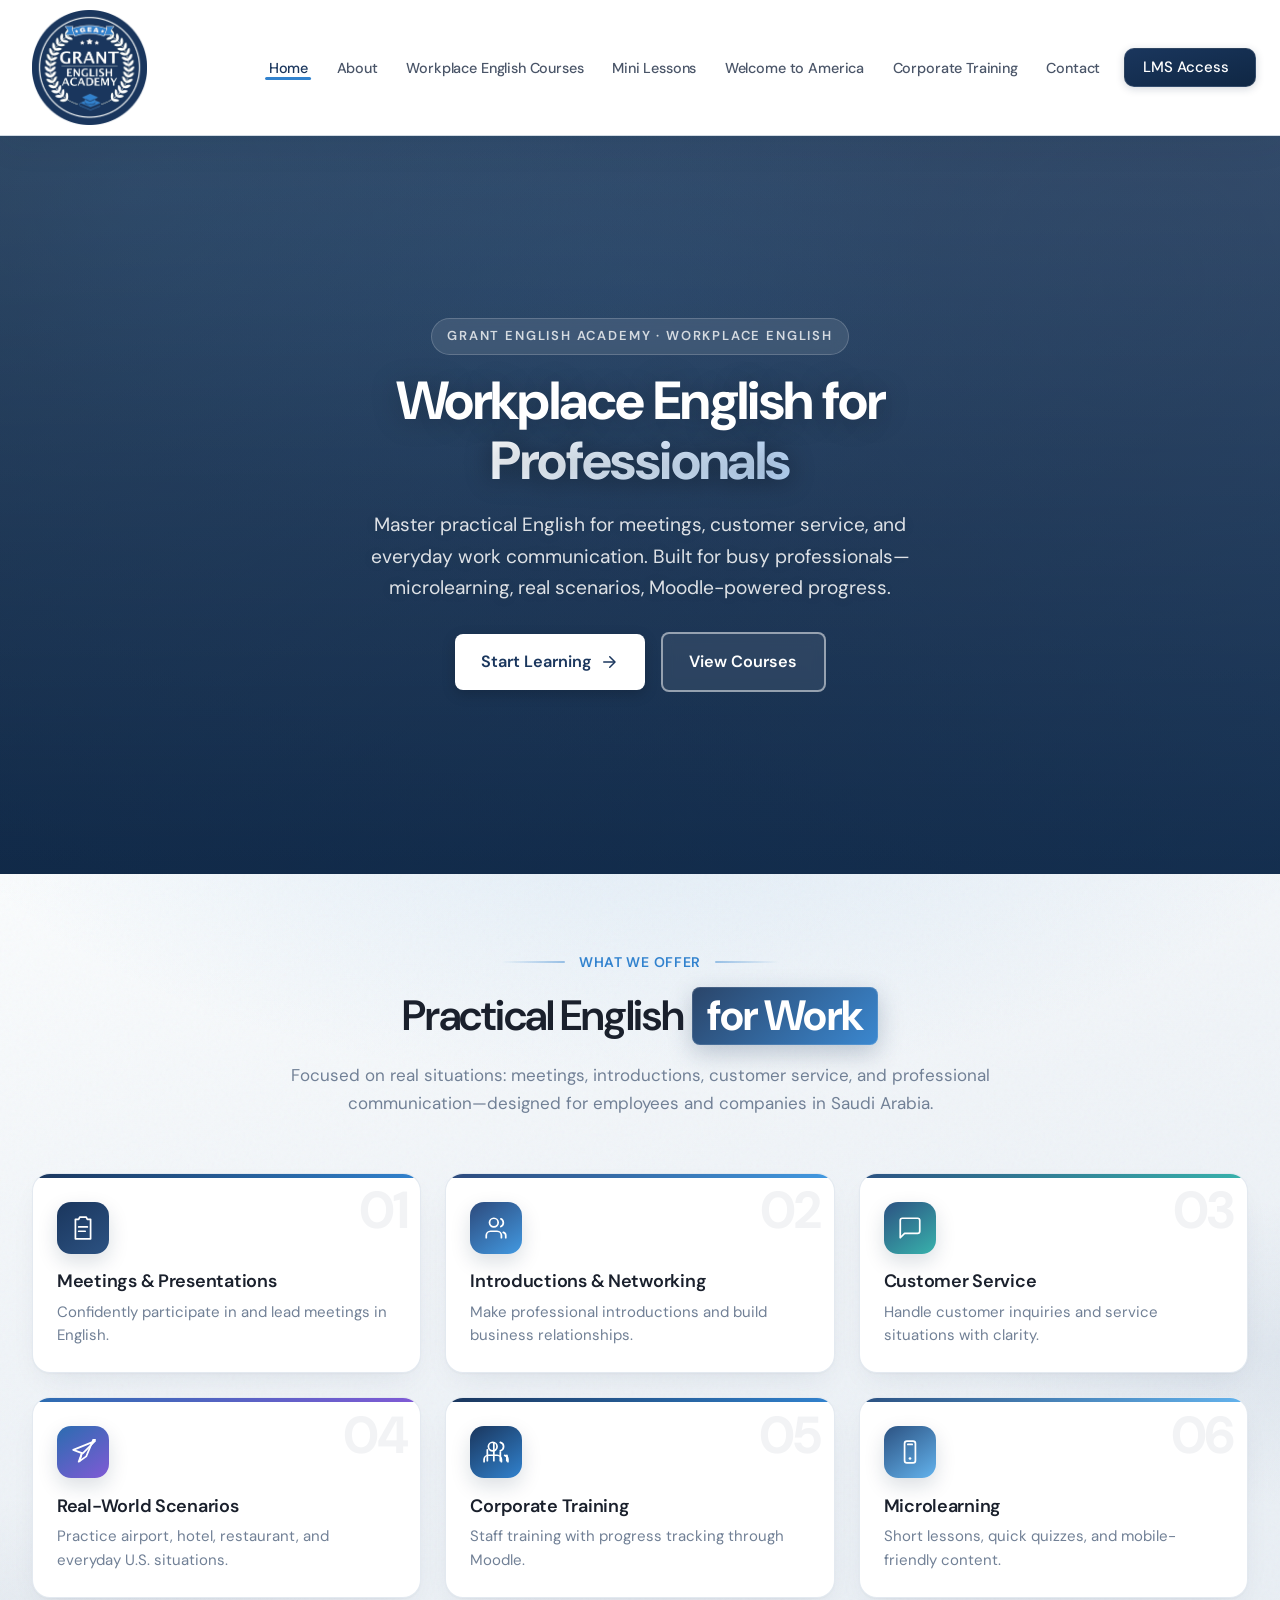
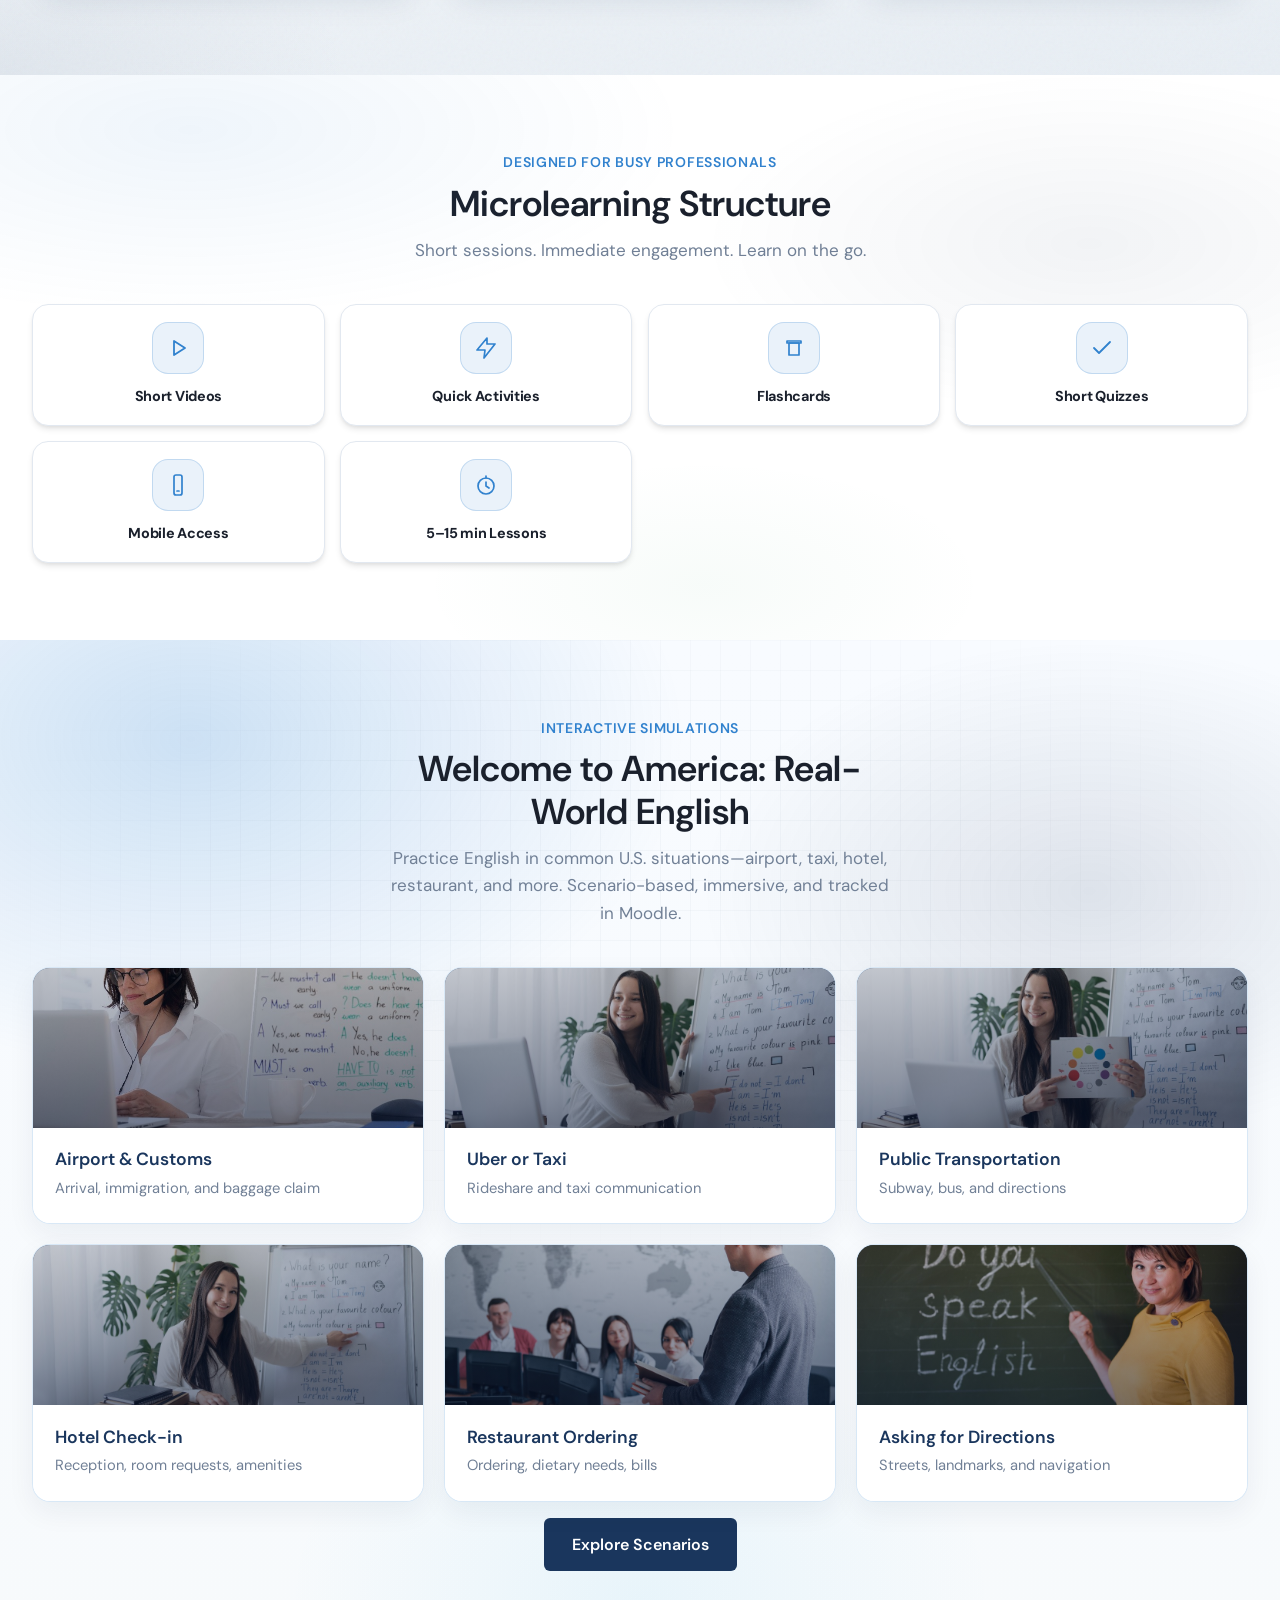
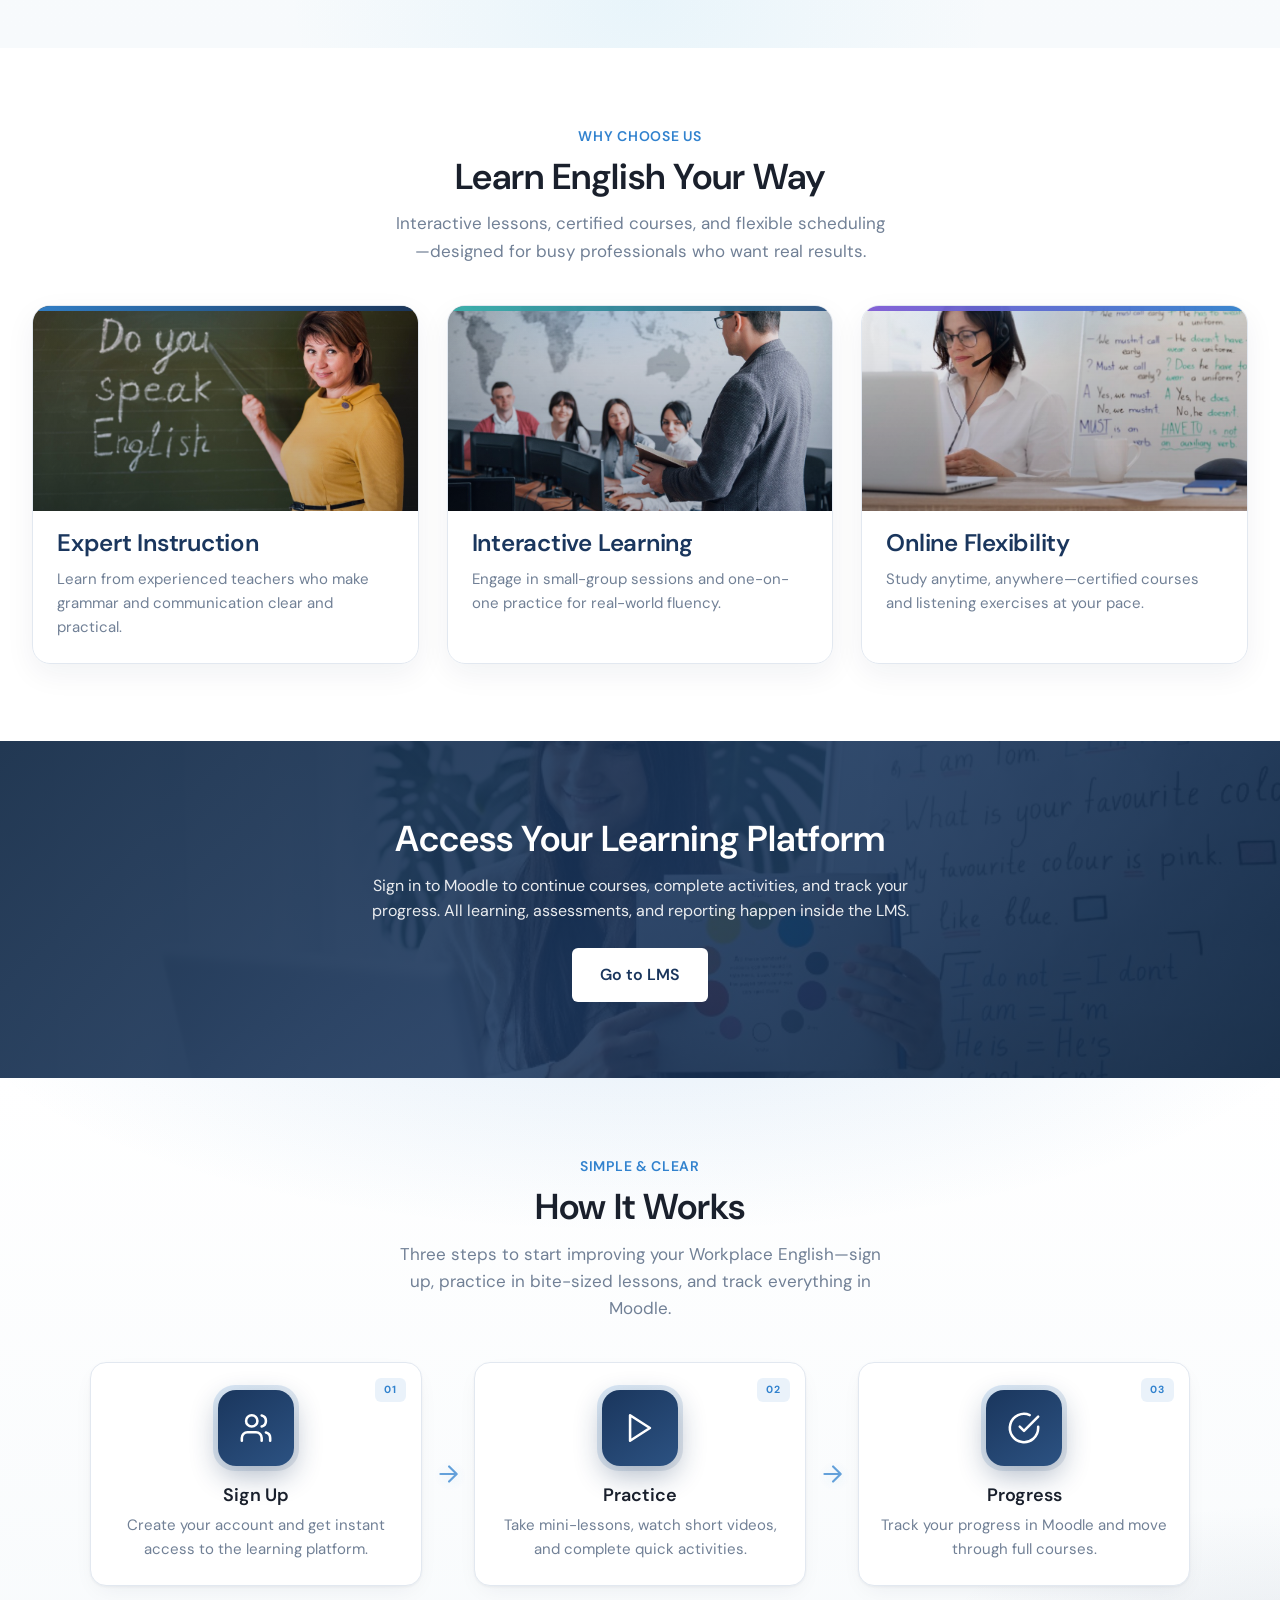
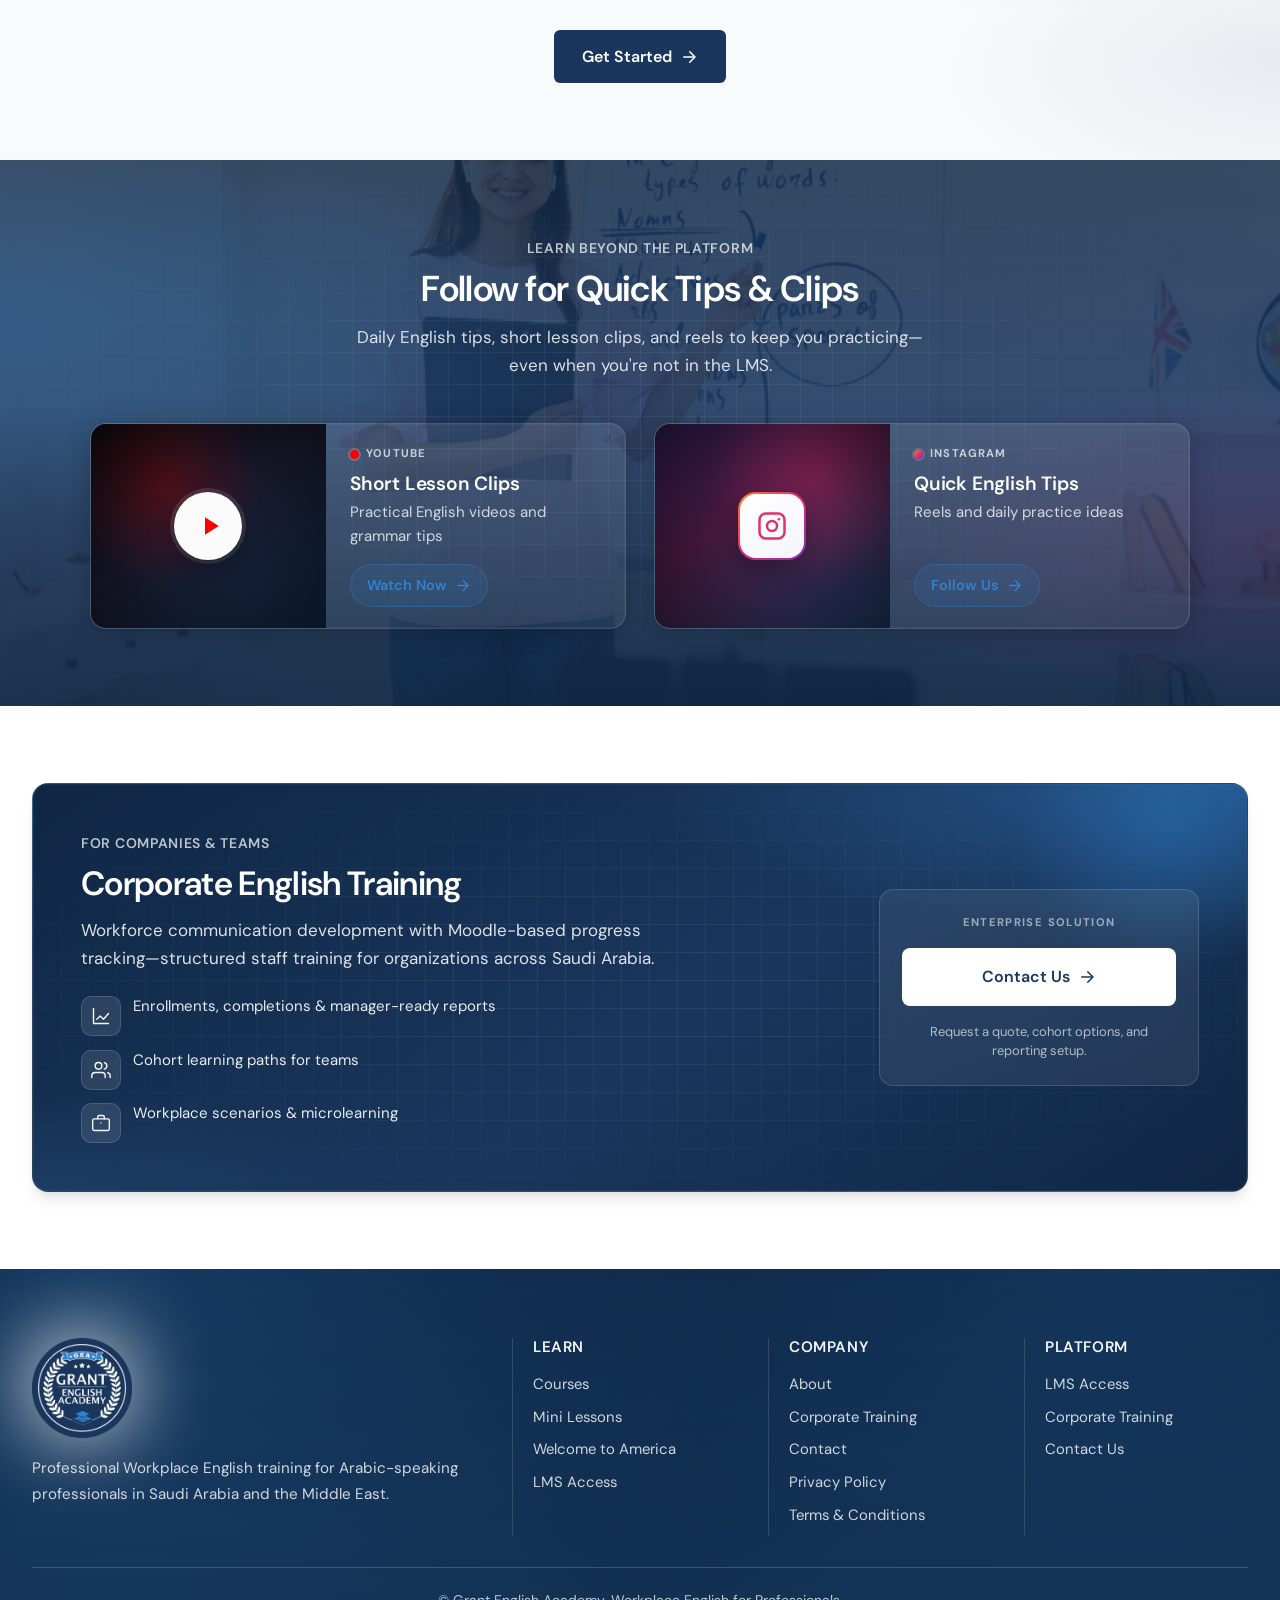
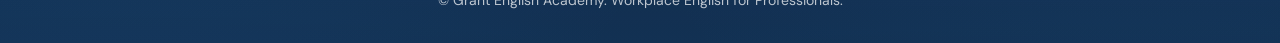
==== index.html @ 89593a47 "fix" ====
<!DOCTYPE html>
<html lang="en">
<head>
  <meta charset="UTF-8">
  <meta name="viewport" content="width=device-width, initial-scale=1.0">
  <meta name="description" content="Grant English Academy - Professional Workplace English training for Arabic-speaking professionals in Saudi Arabia and the Middle East.">
  <title>Grant English Academy | Workplace English for Saudi Professionals</title>
  <link rel="preconnect" href="https://fonts.googleapis.com">
  <link rel="preconnect" href="https://fonts.gstatic.com" crossorigin>
  <link href="https://fonts.googleapis.com/css2?family=DM+Sans:wght@400;500;600;700&display=swap" rel="stylesheet">
  <link rel="stylesheet" href="css/styles.css">
  <link rel="icon" type="image/svg+xml" href="assets/favicon.png">
</head>
<body>
  <!-- Header -->
  <header class="header">
    <div class="container header-inner">
      <a href="index.html" class="logo">
        <img src="assets/logo.png" alt="Grant English Academy" class="logo-img">
      </a>
      <button type="button" class="nav-toggle" aria-expanded="false" aria-controls="nav-menu" aria-label="Toggle navigation">
        <span></span>
        <span></span>
        <span></span>
      </button>
      <nav id="nav-menu" class="nav-menu">
        <ul class="nav-list">
          <li><a href="index.html" class="active" aria-current="page">Home</a></li>
          <li><a href="about.html">About</a></li>
          <li><a href="courses.html">Workplace English Courses</a></li>
          <li><a href="mini-lessons.html">Mini Lessons</a></li>
          <li><a href="welcome-to-america.html">Welcome to America</a></li>
          <li><a href="corporate-training.html">Corporate Training</a></li>
          <li><a href="contact.html">Contact</a></li>
          <li><a href="lms-access.html" class="btn-lms">LMS Access</a></li>
        </ul>
      </nav>
    </div>
  </header>
  <main>
    <!-- Hero Section -->
    <section class="hero animate-section">
      <div class="hero-bg" aria-hidden="true">
        <video
          class="hero-bg-video"
          src="assets/home-banner.mp4"
          autoplay
          muted
          loop
          playsinline
          preload="metadata"
          poster="assets/logo2.png"
        ></video>
        <div class="hero-video-scrim"></div>
      </div>
      <div class="container hero-inner">
        <p class="hero-eyebrow">Grant English Academy · Workplace English</p>
        <h1 class="hero-title">Workplace English for <span class="hero-title-highlight">Professionals</span></h1>
        <p class="hero-subtitle">Master practical English for meetings, customer service, and everyday work communication. Built for busy professionals—microlearning, real scenarios, Moodle-powered progress.</p>
        <div class="hero-buttons">
          <a href="lms-access.html" class="btn btn-primary">
            Start Learning
            <svg class="hero-btn-icon" viewBox="0 0 24 24" fill="none" stroke="currentColor" stroke-width="2" stroke-linecap="round" stroke-linejoin="round" aria-hidden="true">
              <path d="M5 12h14"/>
              <path d="M13 5l7 7-7 7"/>
            </svg>
          </a>
          <a href="courses.html" class="btn btn-secondary">View Courses</a>
        </div>
      </div>
    </section>

    <!-- What We Offer — Advanced -->
    <section class="features-offer animate-section">
      <div class="features-offer-bg" aria-hidden="true"></div>
      <div class="features-offer-noise" aria-hidden="true"></div>
      <div class="container features-offer-inner">
        <header class="offer-header">
          <div class="offer-header-kicker">
            <span class="offer-header-line" aria-hidden="true"></span>
            <p class="section-label">What We Offer</p>
            <span class="offer-header-line offer-header-line--end" aria-hidden="true"></span>
          </div>
          <h2 class="offer-title">
            <span class="offer-title-line">Practical English</span>
            <span class="offer-title-accent">for Work</span>
          </h2>
          <p class="section-desc offer-desc">Focused on real situations: meetings, introductions, customer service, and professional communication—designed for employees and companies in Saudi Arabia.</p>
        </header>
        <div class="offer-grid">
          <article class="offer-card offer-card--1">
            <span class="offer-card-index" aria-hidden="true">01</span>
            <div class="offer-card-icon" aria-hidden="true">
              <svg viewBox="0 0 24 24" fill="none" stroke="currentColor" stroke-width="1.6" stroke-linecap="round" stroke-linejoin="round"><path d="M9 2h6l1 2h3v18H5V4h3l1-2z"/><path d="M8 11h8"/><path d="M8 15h6"/></svg>
            </div>
            <h3>Meetings &amp; Presentations</h3>
            <p>Confidently participate in and lead meetings in English.</p>
          </article>
          <article class="offer-card offer-card--2">
            <span class="offer-card-index" aria-hidden="true">02</span>
            <div class="offer-card-icon" aria-hidden="true">
              <svg viewBox="0 0 24 24" fill="none" stroke="currentColor" stroke-width="1.6" stroke-linecap="round" stroke-linejoin="round"><path d="M17 21v-2a4 4 0 0 0-4-4H7a4 4 0 0 0-4 4v2"/><circle cx="10" cy="7" r="4"/><path d="M21 21v-2a3 3 0 0 0-2.25-2.9"/><path d="M16.5 3.5a4 4 0 0 1 0 7.2"/></svg>
            </div>
            <h3>Introductions &amp; Networking</h3>
            <p>Make professional introductions and build business relationships.</p>
          </article>
          <article class="offer-card offer-card--3">
            <span class="offer-card-index" aria-hidden="true">03</span>
            <div class="offer-card-icon" aria-hidden="true">
              <svg viewBox="0 0 24 24" fill="none" stroke="currentColor" stroke-width="1.6" stroke-linecap="round" stroke-linejoin="round"><path d="M21 15a2 2 0 0 1-2 2H7l-4 4V5a2 2 0 0 1 2-2h14a2 2 0 0 1 2 2z"/></svg>
            </div>
            <h3>Customer Service</h3>
            <p>Handle customer inquiries and service situations with clarity.</p>
          </article>
          <article class="offer-card offer-card--4">
            <span class="offer-card-index" aria-hidden="true">04</span>
            <div class="offer-card-icon" aria-hidden="true">
              <svg viewBox="0 0 24 24" fill="none" stroke="currentColor" stroke-width="1.6" stroke-linecap="round" stroke-linejoin="round"><path d="M23 2L3 10l8 3-3 8 7-5 8-19z"/><path d="M11 13l-2 7"/><path d="M22 3l-10 10"/></svg>
            </div>
            <h3>Real-World Scenarios</h3>
            <p>Practice airport, hotel, restaurant, and everyday U.S. situations.</p>
          </article>
          <article class="offer-card offer-card--5">
            <span class="offer-card-index" aria-hidden="true">05</span>
            <div class="offer-card-icon" aria-hidden="true">
              <svg viewBox="0 0 24 24" fill="none" stroke="currentColor" stroke-width="1.6" stroke-linecap="round" stroke-linejoin="round"><path d="M17 21v-2a4 4 0 0 0-4-4H5a4 4 0 0 0-4 4v2"/><circle cx="9" cy="7" r="4"/><path d="M23 21v-2a4 4 0 0 0-3-3.87"/><path d="M16 3.13a4 4 0 0 1 0 7.75"/><path d="M4 20V10"/><path d="M10 20V4"/><path d="M16 20v-8"/><path d="M22 20v-5"/></svg>
            </div>
            <h3>Corporate Training</h3>
            <p>Staff training with progress tracking through Moodle.</p>
          </article>
          <article class="offer-card offer-card--6">
            <span class="offer-card-index" aria-hidden="true">06</span>
            <div class="offer-card-icon" aria-hidden="true">
              <svg viewBox="0 0 24 24" fill="none" stroke="currentColor" stroke-width="1.6" stroke-linecap="round" stroke-linejoin="round"><rect x="7" y="2" width="10" height="20" rx="2.2"/><path d="M10 5h4"/><path d="M12 18h0" stroke-width="2.5"/></svg>
            </div>
            <h3>Microlearning</h3>
            <p>Short lessons, quick quizzes, and mobile-friendly content.</p>
          </article>
        </div>
      </div>
    </section>

    <!-- Microlearning -->
    <section class="microlearning animate-section">
      <div class="container">
        <div class="section-header">
          <p class="section-label">Designed for Busy Professionals</p>
          <h2 class="section-title">Microlearning Structure</h2>
          <p class="section-desc">Short sessions. Immediate engagement. Learn on the go.</p>
        </div>
        <div class="micro-grid">
          <div class="micro-item">
            <span class="micro-icon" aria-hidden="true">
              <svg viewBox="0 0 24 24">
                <path d="M8 5v14l11-7-11-7z" fill="none" stroke="currentColor" stroke-width="1.8" stroke-linejoin="round"/>
              </svg>
            </span>
            <strong>Short Videos</strong>
          </div>
          <div class="micro-item">
            <span class="micro-icon" aria-hidden="true">
              <svg viewBox="0 0 24 24">
                <path d="M13 2L3 14h8l-1 8 11-14h-8l0-6z" fill="none" stroke="currentColor" stroke-width="1.7" stroke-linejoin="round"/>
              </svg>
            </span>
            <strong>Quick Activities</strong>
          </div>
          <div class="micro-item">
            <span class="micro-icon" aria-hidden="true">
              <svg viewBox="0 0 24 24">
                <path d="M7 7h10v12H7z" fill="none" stroke="currentColor" stroke-width="1.7" stroke-linejoin="round"/>
                <path d="M5 5h14v2H5z" fill="none" stroke="currentColor" stroke-width="1.7" stroke-linejoin="round"/>
              </svg>
            </span>
            <strong>Flashcards</strong>
          </div>
          <div class="micro-item">
            <span class="micro-icon" aria-hidden="true">
              <svg viewBox="0 0 24 24">
                <path d="M20 6L9 17l-5-5" fill="none" stroke="currentColor" stroke-width="1.8" stroke-linecap="round" stroke-linejoin="round"/>
              </svg>
            </span>
            <strong>Short Quizzes</strong>
          </div>
          <div class="micro-item">
            <span class="micro-icon" aria-hidden="true">
              <svg viewBox="0 0 24 24">
                <rect x="8" y="2" width="8" height="20" rx="2" ry="2" fill="none" stroke="currentColor" stroke-width="1.7"/>
                <path d="M11 18h2" fill="none" stroke="currentColor" stroke-width="1.7" stroke-linecap="round"/>
              </svg>
            </span>
            <strong>Mobile Access</strong>
          </div>
          <div class="micro-item">
            <span class="micro-icon" aria-hidden="true">
              <svg viewBox="0 0 24 24">
                <circle cx="12" cy="13" r="8" fill="none" stroke="currentColor" stroke-width="1.7"/>
                <path d="M12 9v4l3 2" fill="none" stroke="currentColor" stroke-width="1.7" stroke-linecap="round" stroke-linejoin="round"/>
                <path d="M12 5V3" fill="none" stroke="currentColor" stroke-width="1.7" stroke-linecap="round"/>
              </svg>
            </span>
            <strong>5–15 min Lessons</strong>
          </div>
        </div>
      </div>
    </section>

    <!-- Welcome to America -->
    <section class="welcome-america animate-section">
      <div class="container">
        <div class="section-header">
          <p class="section-label">Interactive Simulations</p>
          <h2 class="section-title">Welcome to America: Real-World English</h2>
          <p class="section-desc">Practice English in common U.S. situations—airport, taxi, hotel, restaurant, and more. Scenario-based, immersive, and tracked in Moodle.</p>
        </div>
        <div class="scenario-grid">
          <a href="welcome-to-america.html#airport" class="scenario-card">
            <div class="scenario-icon scenario-image" aria-hidden="true">
              <img src="assets/teacher-1.png" alt="">
            </div>
            <div class="card-body">
              <h3>Airport & Customs</h3>
              <p>Arrival, immigration, and baggage claim</p>
            </div>
          </a>
          <a href="welcome-to-america.html#taxi" class="scenario-card">
            <div class="scenario-icon scenario-image" aria-hidden="true">
              <img src="assets/teacher-2.png" alt="">
            </div>
            <div class="card-body">
              <h3>Uber or Taxi</h3>
              <p>Rideshare and taxi communication</p>
            </div>
          </a>
          <a href="welcome-to-america.html#transit" class="scenario-card">
            <div class="scenario-icon scenario-image" aria-hidden="true">
              <img src="assets/teacher-3.png" alt="">
            </div>
            <div class="card-body">
              <h3>Public Transportation</h3>
              <p>Subway, bus, and directions</p>
            </div>
          </a>
          <a href="welcome-to-america.html#hotel" class="scenario-card">
            <div class="scenario-icon scenario-image" aria-hidden="true">
              <img src="assets/teacher-4.png" alt="">
            </div>
            <div class="card-body">
              <h3>Hotel Check-in</h3>
              <p>Reception, room requests, amenities</p>
            </div>
          </a>
          <a href="welcome-to-america.html#restaurant" class="scenario-card">
            <div class="scenario-icon scenario-image" aria-hidden="true">
              <img src="assets/teacher-5-home.png" alt="">
            </div>
            <div class="card-body">
              <h3>Restaurant Ordering</h3>
              <p>Ordering, dietary needs, bills</p>
            </div>
          </a>
          <a href="welcome-to-america.html#directions" class="scenario-card">
            <div class="scenario-icon scenario-image" aria-hidden="true">
              <img src="assets/teacher-6.png" alt="">
            </div>
            <div class="card-body">
              <h3>Asking for Directions</h3>
              <p>Streets, landmarks, and navigation</p>
            </div>
          </a>
        </div>
        <div class="text-center mt-2">
          <a href="welcome-to-america.html" class="btn btn-primary">Explore Scenarios</a>
        </div>
      </div>
    </section>

    <!-- Why Choose Us -->
    <section class="why-choose animate-section">
      <div class="container">
        <div class="section-header">
          <p class="section-label">Why Choose Us</p>
          <h2 class="section-title">Learn English Your Way</h2>
          <p class="section-desc">Interactive lessons, certified courses, and flexible scheduling—designed for busy professionals who want real results.</p>
        </div>
        <div class="why-choose-grid">
          <div class="why-card">
            <div class="why-card-image">
              <img src="assets/teacher-6.png" alt="Expert English instruction">
            </div>
            <h3>Expert Instruction</h3>
            <p>Learn from experienced teachers who make grammar and communication clear and practical.</p>
          </div>
          <div class="why-card">
            <div class="why-card-image">
              <img src="assets/teacher-5-home.png" alt="Interactive learning with personalized support">
            </div>
            <h3>Interactive Learning</h3>
            <p>Engage in small-group sessions and one-on-one practice for real-world fluency.</p>
          </div>
          <div class="why-card">
            <div class="why-card-image">
              <img src="assets/teacher-1.png" alt="Online English lessons">
            </div>
            <h3>Online Flexibility</h3>
            <p>Study anytime, anywhere—certified courses and listening exercises at your pace.</p>
          </div>
        </div>
      </div>
    </section>

    <!-- LMS Access CTA -->
    <section class="lms-cta animate-section">
      <div class="lms-cta-bg" aria-hidden="true"></div>
      <div class="container">
        <h2>Access Your Learning Platform</h2>
        <p>Sign in to Moodle to continue courses, complete activities, and track your progress. All learning, assessments, and reporting happen inside the LMS.</p>
        <a href="lms-access.html" class="btn btn-primary">Go to LMS</a>
      </div>
    </section>

    <!-- How It Works - Advanced -->
    <section class="how-it-works-v2 animate-section">
      <div class="how-it-works-bg" aria-hidden="true"></div>
      <div class="container how-it-works-container">
        <div class="section-header how-it-works-header">
          <p class="section-label">Simple &amp; Clear</p>
          <h2 class="section-title">How It Works</h2>
          <p class="section-desc">Three steps to start improving your Workplace English—sign up, practice in bite-sized lessons, and track everything in Moodle.</p>
        </div>
        <div class="how-steps-timeline">
          <div class="how-step">
            <article class="how-step-card">
              <span class="how-step-num">01</span>
              <div class="how-step-visual">
                <div class="how-step-icon-ring" aria-hidden="true"></div>
                <div class="how-step-icon">
                  <svg viewBox="0 0 24 24" fill="none" stroke="currentColor" stroke-width="1.8" stroke-linecap="round" stroke-linejoin="round" aria-hidden="true"><path d="M16 21v-2a4 4 0 0 0-4-4H6a4 4 0 0 0-4 4v2"/><circle cx="9" cy="7" r="4"/><path d="M22 21v-2a4 4 0 0 0-3-3.87"/><path d="M16 3.13a4 4 0 0 1 0 7.75"/></svg>
                </div>
              </div>
              <div class="how-step-body">
                <h3>Sign Up</h3>
                <p>Create your account and get instant access to the learning platform.</p>
              </div>
            </article>
          </div>
          <div class="how-step-connector" aria-hidden="true">
            <svg class="how-step-connector-icon" viewBox="0 0 24 24" fill="none" stroke="currentColor" stroke-width="2" stroke-linecap="round" stroke-linejoin="round">
              <path d="M5 12h14"/>
              <path d="M13 5l7 7-7 7"/>
            </svg>
          </div>
          <div class="how-step">
            <article class="how-step-card">
              <span class="how-step-num">02</span>
              <div class="how-step-visual">
                <div class="how-step-icon-ring" aria-hidden="true"></div>
                <div class="how-step-icon">
                  <svg viewBox="0 0 24 24" fill="none" stroke="currentColor" stroke-width="1.8" stroke-linecap="round" stroke-linejoin="round" aria-hidden="true"><polygon points="5 3 19 12 5 21 5 3"/></svg>
                </div>
              </div>
              <div class="how-step-body">
                <h3>Practice</h3>
                <p>Take mini-lessons, watch short videos, and complete quick activities.</p>
              </div>
            </article>
          </div>
          <div class="how-step-connector" aria-hidden="true">
            <svg class="how-step-connector-icon" viewBox="0 0 24 24" fill="none" stroke="currentColor" stroke-width="2" stroke-linecap="round" stroke-linejoin="round">
              <path d="M5 12h14"/>
              <path d="M13 5l7 7-7 7"/>
            </svg>
          </div>
          <div class="how-step">
            <article class="how-step-card">
              <span class="how-step-num">03</span>
              <div class="how-step-visual">
                <div class="how-step-icon-ring" aria-hidden="true"></div>
                <div class="how-step-icon">
                  <svg viewBox="0 0 24 24" fill="none" stroke="currentColor" stroke-width="1.8" stroke-linecap="round" stroke-linejoin="round" aria-hidden="true"><path d="M22 11.08V12a10 10 0 1 1-5.93-9.14"/><polyline points="22 4 12 14.01 9 11.01"/></svg>
                </div>
              </div>
              <div class="how-step-body">
                <h3>Progress</h3>
                <p>Track your progress in Moodle and move through full courses.</p>
              </div>
            </article>
          </div>
        </div>
        <div class="how-cta-wrap">
          <a href="lms-access.html" class="btn btn-primary how-cta-btn">
            Get Started
            <svg viewBox="0 0 24 24" fill="none" stroke="currentColor" stroke-width="2" stroke-linecap="round" stroke-linejoin="round" aria-hidden="true">
              <path d="M5 12h14"/>
              <path d="M13 5l7 7-7 7"/>
            </svg>
          </a>
        </div>
      </div>
    </section>

    <!-- Follow for Quick Tips & Clips - Advanced -->
    <section class="social-section-v2 animate-section">
      <div class="social-v2-ambient" aria-hidden="true"></div>
      <div class="social-v2-pattern" aria-hidden="true"></div>
      <div class="container">
        <div class="social-v2-inner">
          <div class="social-v2-header">
            <p class="section-label">Learn Beyond the Platform</p>
            <h2 class="section-title">Follow for Quick Tips &amp; Clips</h2>
            <p class="section-desc">Daily English tips, short lesson clips, and reels to keep you practicing—even when you're not in the LMS.</p>
          </div>
          <div class="social-v2-grid">
            <a href="#" class="social-v2-card social-v2-youtube" target="_blank" rel="noopener">
              <div class="social-v2-card-inner">
                <div class="social-v2-media">
                  <div class="social-v2-media-shine" aria-hidden="true"></div>
                  <div class="social-v2-play">
                    <svg viewBox="0 0 24 24" fill="currentColor" aria-hidden="true"><path d="M8 5v14l11-7z"/></svg>
                  </div>
                  <div class="social-v2-overlay"></div>
                </div>
                <div class="social-v2-content">
                  <span class="social-v2-badge">
                    <span class="social-v2-badge-icon social-v2-badge-icon--yt" aria-hidden="true"></span>
                    YouTube
                  </span>
                  <h4>Short Lesson Clips</h4>
                  <p>Practical English videos and grammar tips</p>
                  <span class="social-v2-link">
                    Watch Now
                    <svg viewBox="0 0 24 24" fill="none" stroke="currentColor" stroke-width="2" stroke-linecap="round" stroke-linejoin="round" aria-hidden="true">
                      <path d="M5 12h14"/>
                      <path d="M13 5l7 7-7 7"/>
                    </svg>
                  </span>
                </div>
              </div>
            </a>
            <a href="#" class="social-v2-card social-v2-instagram" target="_blank" rel="noopener">
              <div class="social-v2-card-inner">
                <div class="social-v2-media">
                  <div class="social-v2-media-shine" aria-hidden="true"></div>
                  <div class="social-v2-ig-icon">
                    <svg viewBox="0 0 24 24" fill="none" stroke="currentColor" stroke-width="2" stroke-linecap="round" stroke-linejoin="round" aria-hidden="true">
                      <rect x="2" y="2" width="20" height="20" rx="5" ry="5"/>
                      <circle cx="12" cy="12" r="4"/>
                      <path d="M17.5 6.5h0"/>
                    </svg>
                  </div>
                  <div class="social-v2-overlay"></div>
                </div>
                <div class="social-v2-content">
                  <span class="social-v2-badge">
                    <span class="social-v2-badge-icon social-v2-badge-icon--ig" aria-hidden="true"></span>
                    Instagram
                  </span>
                  <h4>Quick English Tips</h4>
                  <p>Reels and daily practice ideas</p>
                  <span class="social-v2-link">
                    Follow Us
                    <svg viewBox="0 0 24 24" fill="none" stroke="currentColor" stroke-width="2" stroke-linecap="round" stroke-linejoin="round" aria-hidden="true">
                      <path d="M5 12h14"/>
                      <path d="M13 5l7 7-7 7"/>
                    </svg>
                  </span>
                </div>
              </div>
            </a>
          </div>
        </div>
      </div>
    </section>

    <!-- Corporate CTA -->
    <section class="corporate-cta animate-section">
      <div class="container">
        <div class="corporate-cta-inner">
          <div class="corporate-cta-glow" aria-hidden="true"></div>
          <div class="corporate-cta-pattern" aria-hidden="true"></div>
          <div class="corporate-cta-grid">
            <div class="corporate-cta-copy">
              <p class="section-label">For Companies &amp; Teams</p>
              <h2 class="section-title">Corporate English Training</h2>
              <p class="section-desc">Workforce communication development with Moodle-based progress tracking—structured staff training for organizations across Saudi Arabia.</p>
              <ul class="corporate-cta-features">
                <li>
                  <span class="corporate-cta-feature-icon" aria-hidden="true">
                    <svg viewBox="0 0 24 24" fill="none" stroke="currentColor" stroke-width="1.7" stroke-linecap="round" stroke-linejoin="round"><path d="M3 3v18h18"/><path d="M7 16l4-4 4 4 6-7"/></svg>
                  </span>
                  <span class="corporate-cta-feature-text">Enrollments, completions &amp; manager-ready reports</span>
                </li>
                <li>
                  <span class="corporate-cta-feature-icon" aria-hidden="true">
                    <svg viewBox="0 0 24 24" fill="none" stroke="currentColor" stroke-width="1.7" stroke-linecap="round" stroke-linejoin="round"><path d="M17 21v-2a4 4 0 0 0-4-4H5a4 4 0 0 0-4 4v2"/><circle cx="9" cy="7" r="4"/><path d="M23 21v-2a4 4 0 0 0-3-3.87"/><path d="M16 3.13a4 4 0 0 1 0 7.75"/></svg>
                  </span>
                  <span class="corporate-cta-feature-text">Cohort learning paths for teams</span>
                </li>
                <li>
                  <span class="corporate-cta-feature-icon" aria-hidden="true">
                    <svg viewBox="0 0 24 24" fill="none" stroke="currentColor" stroke-width="1.7" stroke-linecap="round" stroke-linejoin="round"><rect x="2" y="7" width="20" height="14" rx="2"/><path d="M16 7V5a2 2 0 0 0-2-2h-4a2 2 0 0 0-2 2v2"/><path d="M12 12v.01"/></svg>
                  </span>
                  <span class="corporate-cta-feature-text">Workplace scenarios &amp; microlearning</span>
                </li>
              </ul>
            </div>
            <div class="corporate-cta-aside">
              <div class="corporate-cta-card">
                <p class="corporate-cta-card-kicker">Enterprise solution</p>
                <a href="corporate-training.html" class="btn btn-primary corporate-cta-btn">
                  Contact Us
                  <svg viewBox="0 0 24 24" fill="none" stroke="currentColor" stroke-width="2" stroke-linecap="round" stroke-linejoin="round" aria-hidden="true">
                    <path d="M5 12h14"/>
                    <path d="M13 5l7 7-7 7"/>
                  </svg>
                </a>
                <p class="corporate-cta-card-note">Request a quote, cohort options, and reporting setup.</p>
              </div>
            </div>
          </div>
        </div>
      </div>
    </section>
  </main>

  <!-- Footer -->
  <footer class="footer">
    <div class="container">
      <div class="footer-grid">
        <div class="footer-brand">
          <a href="index.html" class="footer-logo" aria-label="Grant English Academy home">
            <img src="assets/logo.png" alt="Grant English Academy" class="footer-logo-img">
          </a>
          <p>Professional Workplace English training for Arabic-speaking professionals in Saudi Arabia and the Middle East.</p>
        </div>
        <div>
          <h4>Learn</h4>
          <ul>
            <li><a href="courses.html">Courses</a></li>
            <li><a href="mini-lessons.html">Mini Lessons</a></li>
            <li><a href="welcome-to-america.html">Welcome to America</a></li>
            <li><a href="lms-access.html">LMS Access</a></li>
          </ul>
        </div>
        <div>
          <h4>Company</h4>
          <ul>
            <li><a href="about.html">About</a></li>
            <li><a href="corporate-training.html">Corporate Training</a></li>
            <li><a href="contact.html">Contact</a></li>
            <li><a href="privacy.html">Privacy Policy</a></li>
            <li><a href="terms.html">Terms &amp; Conditions</a></li>
          </ul>
        </div>
        <div>
          <h4>Platform</h4>
          <ul>
            <li><a href="lms-access.html">LMS Access</a></li>
            <li><a href="corporate-training.html">Corporate Training</a></li>
            <li><a href="contact.html">Contact Us</a></li>
          </ul>
        </div>
      </div>
      <div class="footer-bottom">
        <p>&copy; Grant English Academy. Workplace English for Professionals.</p>
      </div>
    </div>
  </footer>

  <script>
    const navToggle = document.querySelector('.nav-toggle');
    const navMenu = document.getElementById('nav-menu');

    function closeNav() {
      navToggle.setAttribute('aria-expanded', 'false');
      navMenu.classList.remove('active');
    }

    function toggleNav() {
      const expanded = navToggle.getAttribute('aria-expanded') === 'true';
      navToggle.setAttribute('aria-expanded', String(!expanded));
      navMenu.classList.toggle('active', !expanded);
    }

    navToggle.addEventListener('click', toggleNav);

    // Close the menu after navigation on mobile
    navMenu.querySelectorAll('a').forEach(a => {
      a.addEventListener('click', () => {
        if (window.innerWidth < 1180) closeNav();
      });
    });

    // Escape key closes the menu
    document.addEventListener('keydown', (e) => {
      if (e.key === 'Escape' && navToggle.getAttribute('aria-expanded') === 'true') {
        closeNav();
      }
    });

    // If resizing to desktop, ensure the mobile menu is closed
    window.addEventListener('resize', () => {
      if (window.innerWidth >= 1180) closeNav();
    });

    // Home page scroll animations
    const sections = document.querySelectorAll('.animate-section');
    document.documentElement.classList.add('js-animations');
    if ('IntersectionObserver' in window) {
      const observer = new IntersectionObserver((entries) => {
        entries.forEach((entry) => {
          if (entry.isIntersecting) {
            entry.target.classList.add('is-visible');
            observer.unobserve(entry.target);
          }
        });
      }, { threshold: 0.2 });

      sections.forEach((s) => observer.observe(s));
    } else {
      // Fallback for older browsers
      sections.forEach((s) => s.classList.add('is-visible'));
    }
  </script>
</body>
</html>
---- css/styles.css ----
/* ============================================
   Grant English Academy - Workplace English Platform
   Professional, Corporate, Academic Design
   ============================================ */

/* CSS Variables */
:root {
  /* Colors - Navy, Gray, White professional palette */
  --navy-primary: #1a365d;
  --navy-dark: #0f2744;
  --navy-light: #2c5282;
  --gray-900: #1a202c;
  --gray-700: #4a5568;
  --gray-600: #718096;
  --gray-500: #a0aec0;
  --gray-300: #cbd5e0;
  --gray-100: #f7fafc;
  --white: #ffffff;
  --accent: #3182ce;
  --accent-hover: #2c5282;
  --success: #38a169;
  --border: #e2e8f0;
  
  /* Typography */
  --font-primary: 'DM Sans', -apple-system, BlinkMacSystemFont, sans-serif;
  --font-heading: 'DM Sans', -apple-system, BlinkMacSystemFont, sans-serif;
  
  /* Spacing */
  --container-max: 1300px;
  --section-padding: clamp(3rem, 6vw, 5rem);
  --header-height: 85px;
  
  /* Transitions */
  --transition: 0.2s ease;
  --shadow: 0 4px 6px -1px rgba(0, 0, 0, 0.1), 0 2px 4px -1px rgba(0, 0, 0, 0.06);
  --shadow-lg: 0 10px 15px -3px rgba(0, 0, 0, 0.1), 0 4px 6px -2px rgba(0, 0, 0, 0.05);
}

/* Reset & Base */
*, *::before, *::after {
  box-sizing: border-box;
  margin: 0;
  padding: 0;
}

html {
  scroll-behavior: smooth;
}

body {
  font-family: var(--font-primary);
  font-size: 16px;
  line-height: 1.6;
  color: var(--gray-900);
  background: var(--white);
  overflow-x: hidden;
}

img {
  max-width: 100%;
  height: auto;
  display: block;
}

a {
  color: inherit;
  text-decoration: none;
  transition: color var(--transition);
}

ul, ol {
  list-style: none;
}

/* Typography */
h1, h2, h3, h4, h5, h6 {
  font-family: var(--font-heading);
  font-weight: 600;
  line-height: 1.2;
}

h1 { font-size: clamp(2rem, 4vw, 3rem); }
h2 { font-size: clamp(1.75rem, 3vw, 2.25rem); }
h3 { font-size: clamp(1.25rem, 2vw, 1.5rem); }

/* Container */
.container {
  width: 100%;
  max-width: var(--container-max);
  margin: 0 auto;
  padding: 0 1.25rem;
}

@media (min-width: 768px) {
  .container { padding: 0 2rem; }

}
@media (max-width: 768px) {
.logo-img {
    height: auto;
    width: 70px!important;
}
}
/* ========== Header & Navigation ========== */
.header {
  position: sticky;
  top: 0;
  z-index: 1000;
  /* height: var(--header-height); */
  background: rgba(255, 255, 255, 0.94);
  backdrop-filter: saturate(1.2) blur(16px);
  -webkit-backdrop-filter: saturate(1.2) blur(16px);
  border-bottom: 1px solid rgba(203, 213, 224, 0.85);
  box-shadow: 0 1px 0 rgba(255, 255, 255, 0.8) inset,
  0 8px 32px rgba(15, 39, 68, 0.08);
  padding-top: 10px;
  padding-bottom: 10px;
}

.header-inner {
  display: flex;
  align-items: center;
  justify-content: space-between;
  height: 100%;
  gap: 1rem;
}

.logo {
  display: inline-flex;
  align-items: center;
  gap: 0.65rem;
  font-weight: 700;
  font-size: 1.25rem;
  color: var(--navy-primary);
  transition: opacity 0.2s ease, transform 0.22s ease, filter 0.22s ease;
  border-radius: 10px;
  outline-offset: 4px;
}

.logo:hover {
  opacity: 1;
  transform: translateY(-1px);
  filter: drop-shadow(0 4px 12px rgba(26, 54, 93, 0.15));
}

.logo:active {
  transform: translateY(0);
}

.logo:focus-visible {
  outline: 3px solid rgba(49, 130, 206, 0.4);
}

.logo-img {
  height: auto;
  width: 115px;
  display: block;
  object-fit: contain;
}

.logo-text { color: inherit; }
.logo-text em,
.logo span { color: var(--accent); font-style: normal; }

.nav-toggle {
  display: flex;
  flex-direction: column;
  justify-content: center;
  gap: 5px;
  background: transparent;
  border: 1px solid transparent;
  cursor: pointer;
  padding: 10px;
  border-radius: 10px;
  transition: background var(--transition), border-color var(--transition);
}

.nav-toggle:hover {
  background: rgba(49, 130, 206, 0.12);
  border-color: rgba(49, 130, 206, 0.25);
}

.nav-toggle:hover span {
  background: var(--accent);
}

.nav-toggle:focus-visible {
  outline: 3px solid rgba(49, 130, 206, 0.35);
  outline-offset: 3px;
  border-radius: 8px;
}

.nav-toggle span {
  width: 24px;
  height: 2.5px;
  background: var(--navy-primary);
  border-radius: 2px;
  transition: transform var(--transition), opacity var(--transition);
}

.nav-toggle[aria-expanded="true"] span:nth-child(1) {
  transform: rotate(45deg) translate(5px, 5px);
}

.nav-toggle[aria-expanded="true"] span:nth-child(2) {
  opacity: 0;
}

.nav-toggle[aria-expanded="true"] span:nth-child(3) {
  transform: rotate(-45deg) translate(5px, -5px);
}

.nav-menu {
  position: fixed;
  top: var(--header-height);
  left: 0;
  right: 0;
  background: rgba(255, 255, 255, 0.97);
  backdrop-filter: blur(12px);
  -webkit-backdrop-filter: blur(12px);
  padding: 1rem 1.25rem 1.25rem;
  z-index: 999;
  /* Prevent scrollbar from appearing when the menu is closed */
  max-height: none;
  overflow-y: hidden;
  box-shadow: 0 16px 40px rgba(15, 39, 68, 0.12);
  border-bottom: 1px solid rgba(226, 232, 240, 0.95);
  border-radius: 0 0 16px 16px;
  transform: translateY(-100%);
  opacity: 0;
  visibility: hidden;
  transition: transform 0.28s ease, opacity 0.28s ease, visibility 0.28s ease;
}

.nav-menu.active {
  transform: translateY(0);
  opacity: 1;
  visibility: visible;
  /* Enable scrolling only when menu is open (mobile) */
  max-height: calc(100vh - var(--header-height));
  overflow-y: auto;
  /* Mobile menu should feel like a dropdown panel */
  padding-top: 0.75rem;
}

/* Mobile CTA button inside dropdown */
.nav-menu .btn-lms {
  width: 100%;
  justify-content: center;
  padding: 0.85rem 1rem;
}

.nav-list {
  display: flex;
  flex-direction: column;
  gap: 0.35rem;
}

.nav-list a {
  display: block;
  padding: 0.75rem 1rem;
  color: var(--gray-700);
  font-weight: 500;
  font-size: 0.9375rem;
  border-radius: 10px;
  line-height: 1.25;
  white-space: nowrap;
  transition:
    background 0.2s ease,
    color 0.2s ease,
    box-shadow 0.2s ease,
    transform 0.22s ease,
    border-color 0.2s ease;
}

/* Mobile / drawer: clear hover + active affordance */
.nav-list a:not(.btn-lms):hover {
  background: transparent;
  color: var(--navy-primary);
  box-shadow: none;
  text-decoration: underline;
  text-decoration-thickness: 2px;
  text-underline-offset: 5px;
  transform: none;
}

.nav-menu .btn-lms:hover {
  background: linear-gradient(165deg, var(--navy-light) 0%, var(--navy-primary) 100%);
  transform: translateY(-2px) scale(1.02);
  box-shadow: 0 10px 28px rgba(26, 54, 93, 0.35);
}

/* Active navigation link (current page) */
.nav-list a.active,
.nav-list a[aria-current="page"] {
  background: transparent;
  color: var(--navy-primary);
  border: 1px solid transparent;
  box-shadow: none;
  text-decoration: underline;
  text-decoration-thickness: 2px;
  text-underline-offset: 5px;
}

.nav-list a.active:hover {
  background: transparent;
}

.nav-list .btn-lms.active {
  background: var(--accent) !important;
}

.nav-list .btn-lms.active:hover {
  background: var(--accent-hover) !important;
}
@media (max-width: 1179px) {
.nav-menu {
  top: 135px;
}
}
@media (min-width: 1180px) {
  .nav-toggle { display: none; }
  
  .nav-menu {
    position: static;
    transform: none;
    opacity: 1;
    visibility: visible;
    box-shadow: none;
    padding: 0;
    max-height: none;
    overflow-y: visible;
    background: transparent;
    backdrop-filter: none;
    -webkit-backdrop-filter: none;
    border: none;
    border-radius: 0;
  }

  .nav-list {
    flex-direction: row;
    gap: 0.15rem;
    align-items: center;
    flex-wrap: nowrap;
  }
  
  .nav-list a {
    padding: 0.55rem 0.75rem;
    font-size: 0.9rem;
    white-space: nowrap;
    letter-spacing: -0.01em;
  }

  /* Desktop: animated underline + accent color (no slide) */
  .nav-list a:not(.btn-lms) {
    position: relative;
    background: transparent !important;
    box-shadow: none !important;
    transform: none !important;
    border: 1px solid transparent;
    text-decoration: none;
  }

  .nav-list a:not(.btn-lms)::after {
    content: '';
    position: absolute;
    left: 50%;
    bottom: 0.35rem;
    width: 0;
    height: 2.5px;
    border-radius: 2px;
    background: linear-gradient(90deg, var(--accent) 0%, var(--navy-light) 100%);
    transform: translateX(-50%);
    transition: width 0.28s cubic-bezier(0.4, 0, 0.2, 1), opacity 0.2s ease;
    opacity: 0.85;
  }

  .nav-list a:not(.btn-lms):hover {
    color: var(--accent);
    background: transparent !important;
    border-color: transparent;
  }

  .nav-list a:not(.btn-lms):hover::after {
    width: calc(100% - 1.1rem);
  }

  .nav-list a:not(.btn-lms).active,
  .nav-list a:not(.btn-lms)[aria-current="page"] {
    color: var(--navy-primary);
    background: transparent !important;
    border: 1px solid transparent;
    box-shadow: none;
  }

  .nav-list a:not(.btn-lms).active::after,
  .nav-list a:not(.btn-lms)[aria-current="page"]::after {
    width: calc(100% - 1.1rem);
    opacity: 1;
    background: linear-gradient(90deg, var(--accent) 0%, var(--accent) 100%);
  }

  .nav-list a:not(.btn-lms).active:hover,
  .nav-list a:not(.btn-lms)[aria-current="page"]:hover {
    background: transparent !important;
    color: var(--navy-primary);
  }

  .nav-list .btn-lms {
    padding: 0.55rem 1.15rem;
    font-size: 0.9375rem;
    flex-shrink: 0;
    white-space: nowrap;
    margin-left: 0.5rem;
    transition:
      background 0.25s ease,
      transform 0.25s ease,
      box-shadow 0.25s ease,
      filter 0.25s ease;
  }

  .nav-list .btn-lms:hover {
    filter: brightness(1.05);
  }
}

/* CTA Button in header */
.btn-lms {
  display: inline-flex;
  align-items: center;
  justify-content: center;
  gap: 0.45rem;
  padding: 0.58rem 1.2rem;
  background: linear-gradient(165deg, var(--navy-primary) 0%, var(--navy-dark) 100%);
  color: var(--white) !important;
  font-weight: 600;
  font-size: 0.9375rem;
  border-radius: 8px;
  border: 1px solid rgba(255, 255, 255, 0.12);
  box-shadow: 0 2px 8px rgba(15, 39, 68, 0.18), 0 0 0 1px rgba(15, 39, 68, 0.06) inset;
  transition: background var(--transition), transform var(--transition), box-shadow var(--transition);
}

.btn-lms:hover {
  background: linear-gradient(165deg, var(--navy-light) 0%, var(--navy-primary) 100%);
  transform: translateY(-2px);
  box-shadow:
    0 10px 28px rgba(15, 39, 68, 0.28),
    0 0 0 1px rgba(255, 255, 255, 0.18) inset,
    0 0 0 3px rgba(49, 130, 206, 0.2);
}

.btn-lms:active {
  transform: translateY(0);
  box-shadow: 0 2px 8px rgba(15, 39, 68, 0.18);
}

.btn-lms:focus-visible {
  outline: none;
  box-shadow:
    0 0 0 3px rgba(49, 130, 206, 0.45),
    0 6px 20px rgba(15, 39, 68, 0.2);
}

@media (prefers-reduced-motion: reduce) {
  .btn-lms:hover,
  .nav-menu .btn-lms:hover {
    transform: none;
  }

  .logo:hover {
    transform: none;
    filter: none;
  }

  .nav-list a:not(.btn-lms)::after {
    transition: none;
  }

  .nav-list a:not(.btn-lms):hover {
    transform: none;
  }
}

/* ========== Buttons ========== */
.btn {
  display: inline-flex;
  align-items: center;
  justify-content: center;
  gap: 0.5rem;
  padding: 0.875rem 1.75rem;
  font-weight: 600;
  font-size: 1rem;
  border-radius: 6px;
  border: none;
  cursor: pointer;
  transition: all var(--transition);
}

.btn-primary {
  background: var(--navy-primary);
  color: var(--white);
}

.btn-primary:hover {
  background: var(--navy-dark);
  transform: translateY(-1px);
}

.btn-secondary {
  background: var(--white);
  color: var(--navy-primary);
  border: 2px solid var(--navy-primary);
}

.btn-secondary:hover {
  background: var(--gray-100);
}

.btn-accent {
  background: var(--accent);
  color: var(--white);
}

.btn-accent:hover {
  background: var(--accent-hover);
  transform: translateY(-1px);
}

/* ========== Hero Section ========== */
.hero {
  background: linear-gradient(135deg, var(--navy-dark) 0%, var(--navy-primary) 50%, var(--navy-light) 100%);
  color: var(--white);
  padding: clamp(5rem, 14vw, 9rem) 0;
  min-height: 82vh;
  display: flex;
  align-items: center;
  text-align: center;
  position: relative;
  overflow: hidden;
}

.hero::before {
  content: "";
  position: absolute;
  inset: -80px;
  background:
    radial-gradient(circle at 15% 15%, rgba(49, 130, 206, 0.28), transparent 55%),
    radial-gradient(circle at 85% 25%, rgba(26, 54, 93, 0.32), transparent 55%),
    radial-gradient(circle at 40% 85%, rgba(44, 82, 130, 0.22), transparent 60%);
  opacity: 0.75;
  z-index: 0;
  pointer-events: none;
}

.hero::after {
  content: "";
  position: absolute;
  inset: 0;
  background: linear-gradient(180deg, rgba(255, 255, 255, 0.12), rgba(255, 255, 255, 0));
  z-index: 0;
  pointer-events: none;
}

.hero-bg {
  position: absolute;
  inset: 0;
  pointer-events: none;
  z-index: 0;
  opacity: 1;
  overflow: hidden;
}

.hero-video-scrim {
  position: absolute;
  inset: 0;
  z-index: 1;
  pointer-events: none;
  background:
    linear-gradient(180deg, rgba(15, 39, 68, 0.45) 0%, rgba(15, 39, 68, 0.62) 38%, rgba(15, 39, 68, 0.82) 100%),
    radial-gradient(ellipse 90% 70% at 50% 20%, rgba(49, 130, 206, 0.18) 0%, transparent 55%);
}

.hero-bg img {
  width: 100%;
  height: 100%;
  object-fit: cover;
  object-position: center;
  position: absolute;
  inset: 0;
  display: block;
}

.hero-bg-video {
  position: absolute;
  inset: 0;
  width: 100%;
  height: 100%;
  object-fit: cover;
  object-position: center;
  z-index: 0;
  opacity: 0.62;
  filter: saturate(1.08) contrast(1.05) brightness(0.88);
  transform: scale(1.03);
}

.hero-bg-main {
  opacity: 0.38;
  filter: blur(2px) saturate(1.15) brightness(0.85);
  transform: scale(1.08);
  animation: bannerDrift 14s ease-in-out infinite;
}

.hero-bg-overlay {
  opacity: 0.22;
  filter: blur(3px) saturate(0.9) grayscale(0.25);
  transform: scale(1.12);
  animation: bannerDrift2 18s ease-in-out infinite;
}

.hero .container {
  position: relative;
  z-index: 2;
}

.hero-inner {
  max-width: 46rem;
  margin-left: auto;
  margin-right: auto;
}

.hero-eyebrow {
  display: inline-block;
  font-size: 0.8125rem;
  font-weight: 600;
  letter-spacing: 0.14em;
  text-transform: uppercase;
  color: rgba(255, 255, 255, 0.78);
  margin-bottom: 1rem;
  padding: 0.45rem 0.95rem;
  border-radius: 999px;
  background: rgba(255, 255, 255, 0.1);
  border: 1px solid rgba(255, 255, 255, 0.18);
  backdrop-filter: blur(8px);
}

@keyframes bannerDrift {
  0% { transform: translateY(0) scale(1.08); }
  50% { transform: translateY(-14px) scale(1.12); }
  100% { transform: translateY(0) scale(1.08); }
}

@keyframes bannerDrift2 {
  0% { transform: translateY(0) scale(1.12); }
  50% { transform: translateY(10px) scale(1.16); }
  100% { transform: translateY(0) scale(1.12); }
}

@media (prefers-reduced-motion: reduce) {
  .hero-bg-main,
  .hero-bg-overlay,
  .hero-bg-video {
    animation: none;
  }

  .hero-bg-video {
    display: none;
  }
}

.hero-title {
  margin-bottom: 1.1rem;
  font-weight: 700;
  max-width: none;
  margin-left: auto;
  margin-right: auto;
  font-size: clamp(2.15rem, 5.5vw, 3.35rem);
  line-height: 1.12;
  letter-spacing: -0.03em;
  text-transform: none;
  text-shadow: 0 2px 28px rgba(0, 0, 0, 0.25);
}

.hero-title-highlight {
  display: inline;
  background: linear-gradient(135deg, #ffffff 0%, rgba(186, 219, 255, 0.95) 100%);
  -webkit-background-clip: text;
  background-clip: text;
  color: transparent;
  -webkit-text-fill-color: transparent;
  filter: drop-shadow(0 2px 12px rgba(0, 0, 0, 0.2));
}

@media (max-width: 480px) {
  .hero-title-highlight {
    display: inline;
    background: none;
    -webkit-background-clip: unset;
    background-clip: unset;
    color: inherit;
    -webkit-text-fill-color: unset;
    filter: none;
  }
}

.hero-subtitle {
  font-size: clamp(1.02rem, 2.1vw, 1.2rem);
  opacity: 0.92;
  max-width: 38rem;
  margin: 0 auto 1.75rem;
  line-height: 1.65;
  color: rgba(255, 255, 255, 0.92);
  text-shadow: 0 1px 16px rgba(0, 0, 0, 0.2);
}

.hero-buttons {
  display: flex;
  flex-wrap: wrap;
  gap: 0.85rem 1rem;
  justify-content: center;
  align-items: center;
}

.hero .hero-buttons .btn-primary {
  display: inline-flex;
  align-items: center;
  justify-content: center;
  gap: 0.5rem;
  padding: 0.95rem 1.65rem;
  font-size: 1.02rem;
  border-radius: 8px;
  box-shadow: 0 4px 14px rgba(0, 0, 0, 0.18);
  background: var(--white);
  color: var(--navy-primary);
}

.hero .hero-buttons .btn-primary:hover {
  background: var(--gray-100);
  box-shadow: 0 8px 24px rgba(0, 0, 0, 0.22);
}

.hero-btn-icon {
  width: 18px;
  height: 18px;
  flex-shrink: 0;
}

.hero .hero-buttons .btn-secondary {
  padding: 0.95rem 1.65rem;
  font-size: 1.02rem;
  border-radius: 8px;
  backdrop-filter: blur(6px);
  background: rgba(255, 255, 255, 0.08);
  color: var(--white);
  border: 2px solid rgba(255, 255, 255, 0.5);
}

.hero .hero-buttons .btn-secondary:hover {
  background: rgba(255, 255, 255, 0.14);
  border-color: var(--white);
}

/* ========== Section Titles ========== */
.section-header {
  text-align: center;
  margin-bottom: 2.5rem;
  max-width: 500px;
  margin-left: auto;
  margin-right: auto;
}

.section-label {
  font-size: 0.875rem;
  font-weight: 600;
  text-transform: uppercase;
  letter-spacing: 0.05em;
  color: var(--accent);
  margin-bottom: 0.5rem;
}

.section-title {
  color: var(--gray-900);
  margin-bottom: 0.75rem;
}

.section-desc {
  color: var(--gray-600);
  font-size: 1.0625rem;
}

/* ========== Cards ========== */
.card-grid {
  display: grid;
  gap: 1.5rem;
}

/* Base grid defaults for predictable mobile layout */
.card-grid-2,
.card-grid-3,
.card-grid-4 {
  grid-template-columns: 1fr;
}

@media (min-width: 640px) {
  .card-grid-2 { grid-template-columns: repeat(2, 1fr); }
  .card-grid-3 { grid-template-columns: repeat(2, 1fr); }
}

@media (min-width: 992px) {
  .card-grid-3 { grid-template-columns: repeat(3, 1fr); }
  .card-grid-4 { grid-template-columns: repeat(4, 1fr); }
}

.card {
  background: var(--white);
  border: 1px solid var(--border);
  border-radius: 8px;
  padding: 1.5rem;
  transition: box-shadow var(--transition), transform var(--transition);
}

.card:hover {
  box-shadow: var(--shadow-lg);
  transform: translateY(-2px);
}

.card-icon {
  width: 48px;
  height: 48px;
  background: rgba(49, 130, 206, 0.12);
  border-radius: 8px;
  display: flex;
  align-items: center;
  justify-content: center;
  margin-bottom: 1rem;
  color: var(--accent);
  font-size: 1.5rem;
  color: var(--navy-primary);
  overflow: hidden;
}

.card-icon svg {
  width: 28px;
  height: 28px;
  fill: none;
  stroke: currentColor;
  display: block;
}

.card-icon img {
  width: 100%;
  height: 100%;
  object-fit: cover;
  object-position: center;
  display: block;
}

/* Microlearning icon chips */
.micro-icon {
  display: inline-flex;
  color: var(--accent);
}

.micro-icon svg {
  width: 22px;
  height: 22px;
  fill: currentColor;
}

.card h3 {
  margin-bottom: 0.5rem;
  color: var(--gray-900);
}

.card p {
  color: var(--gray-600);
  font-size: 0.9375rem;
}

/* ========== Features / What We Offer — Advanced ========== */
.features-offer {
  position: relative;
  padding: var(--section-padding) 0;
  overflow: hidden;
}

.features-offer-bg {
  position: absolute;
  inset: 0;
  z-index: 0;
  pointer-events: none;
  background:
    radial-gradient(ellipse 100% 80% at 50% -20%, rgba(49, 130, 206, 0.14) 0%, transparent 58%),
    radial-gradient(ellipse 55% 45% at 0% 100%, rgba(26, 54, 93, 0.06) 0%, transparent 50%),
    radial-gradient(ellipse 50% 40% at 100% 60%, rgba(44, 82, 130, 0.07) 0%, transparent 48%),
    linear-gradient(165deg, #fafcfd 0%, #f0f4f8 42%, #e8eef4 100%);
}

.features-offer-noise {
  position: absolute;
  inset: 0;
  z-index: 0;
  pointer-events: none;
  opacity: 0.035;
  background-image: url("data:image/svg+xml,%3Csvg viewBox='0 0 256 256' xmlns='http://www.w3.org/2000/svg'%3E%3Cfilter id='n'%3E%3CfeTurbulence type='fractalNoise' baseFrequency='0.9' numOctaves='4' stitchTiles='stitch'/%3E%3C/filter%3E%3Crect width='100%25' height='100%25' filter='url(%23n)'/%3E%3C/svg%3E");
  mix-blend-mode: multiply;
}

.features-offer-inner {
  position: relative;
  z-index: 1;
}

.offer-header {
  text-align: center;
  margin-bottom: clamp(2.5rem, 5vw, 3.5rem);
  max-width: 720px;
  margin-left: auto;
  margin-right: auto;
}

.offer-header-kicker {
  display: flex;
  align-items: center;
  justify-content: center;
  gap: 0.85rem;
  margin-bottom: 0.85rem;
}

.offer-header-line {
  flex: 1;
  max-width: 4rem;
  height: 2px;
  border-radius: 2px;
  background: linear-gradient(90deg, transparent, rgba(49, 130, 206, 0.45));
}

.offer-header-line--end {
  background: linear-gradient(90deg, rgba(49, 130, 206, 0.45), transparent);
}

.offer-header .section-label {
  margin-bottom: 0;
  flex-shrink: 0;
}

.offer-title {
  display: flex;
  flex-wrap: wrap;
  justify-content: center;
  align-items: baseline;
  gap: 0.35rem 0.65rem;
  margin-bottom: 1rem;
  font-size: clamp(1.85rem, 4.5vw, 2.65rem);
  font-weight: 600;
  line-height: 1.12;
  letter-spacing: -0.03em;
  color: var(--gray-900);
}

.offer-title-line {
  display: inline-block;
}

.offer-title-accent {
  display: inline-block;
  padding: 0.12em 0.35em;
  margin-left: -0.05em;
  border-radius: 8px;
  background: linear-gradient(135deg, rgba(26, 54, 93, 0.92) 0%, rgba(49, 130, 206, 0.95) 100%);
  color: var(--white);
  font-weight: 700;
  letter-spacing: -0.02em;
  box-shadow: 0 0 0 1px rgba(255, 255, 255, 0.12) inset, 0 8px 24px rgba(26, 54, 93, 0.25);
}

.offer-desc {
  font-size: 1.0625rem;
  line-height: 1.65;
  margin-bottom: 0;
}

.offer-grid {
  display: grid;
  gap: 1.25rem;
  grid-template-columns: 1fr;
}

@media (min-width: 640px) {
  .offer-grid {
    grid-template-columns: repeat(2, 1fr);
    gap: 1.35rem;
  }
}

@media (min-width: 1024px) {
  .offer-grid {
    grid-template-columns: repeat(3, 1fr);
    gap: 1.5rem;
  }
}

.offer-card {
  position: relative;
  margin: 0;
  padding: 1.6rem 1.5rem 1.55rem;
  padding-top: 1.75rem;
  background: var(--white);
  border: 1px solid rgba(226, 232, 240, 0.95);
  border-radius: 18px;
  overflow: hidden;
  transition: transform var(--transition), box-shadow var(--transition), border-color var(--transition);
  box-shadow:
    0 1px 2px rgba(15, 39, 68, 0.04),
    0 12px 32px -12px rgba(15, 39, 68, 0.1);
}

.offer-card::before {
  content: '';
  position: absolute;
  top: 0;
  left: 0;
  right: 0;
  height: 4px;
  border-radius: 18px 18px 0 0;
  pointer-events: none;
}

.offer-card--1::before {
  background: linear-gradient(90deg, var(--navy-primary) 0%, var(--accent) 100%);
}

.offer-card--2::before {
  background: linear-gradient(90deg, #2d4a7c 0%, #4299e1 100%);
}

.offer-card--3::before {
  background: linear-gradient(90deg, #2c5282 0%, #38b2ac 100%);
}

.offer-card--4::before {
  background: linear-gradient(90deg, #2b6cb0 0%, #805ad5 100%);
}

.offer-card--5::before {
  background: linear-gradient(90deg, #1a365d 0%, #3182ce 100%);
}

.offer-card--6::before {
  background: linear-gradient(90deg, #2c5282 0%, #63b3ed 100%);
}

.offer-card:hover {
  transform: translateY(-8px) rotate(-0.25deg);
  border-color: rgba(49, 130, 206, 0.35);
  box-shadow:
    0 4px 6px -1px rgba(15, 39, 68, 0.06),
    0 24px 48px -16px rgba(15, 39, 68, 0.15),
    0 0 0 1px rgba(49, 130, 206, 0.08);
}

.offer-card:nth-child(even):hover {
  transform: translateY(-8px) rotate(0.25deg);
}

.offer-card-index {
  position: absolute;
  top: 0.65rem;
  right: 0.85rem;
  font-size: clamp(2.5rem, 5vw, 3.25rem);
  font-weight: 700;
  line-height: 1;
  letter-spacing: -0.04em;
  color: rgba(26, 54, 93, 0.06);
  user-select: none;
  pointer-events: none;
}

.offer-card-icon {
  width: 52px;
  height: 52px;
  border-radius: 14px;
  display: flex;
  align-items: center;
  justify-content: center;
  margin-bottom: 1.1rem;
  color: var(--white);
  box-shadow: 0 8px 20px rgba(15, 39, 68, 0.15);
  transition: transform var(--transition), box-shadow var(--transition);
}

.offer-card--1 .offer-card-icon {
  background: linear-gradient(145deg, var(--navy-primary) 0%, var(--navy-light) 100%);
}

.offer-card--2 .offer-card-icon {
  background: linear-gradient(145deg, #2d4a7c 0%, #4299e1 100%);
}

.offer-card--3 .offer-card-icon {
  background: linear-gradient(145deg, #2c5282 0%, #38b2ac 100%);
}

.offer-card--4 .offer-card-icon {
  background: linear-gradient(145deg, #2b6cb0 0%, #805ad5 100%);
}

.offer-card--5 .offer-card-icon {
  background: linear-gradient(145deg, #1a365d 0%, #3182ce 100%);
}

.offer-card--6 .offer-card-icon {
  background: linear-gradient(145deg, #2c5282 0%, #63b3ed 100%);
}

.offer-card:hover .offer-card-icon {
  transform: scale(1.06) rotate(-2deg);
}

.offer-card:nth-child(even):hover .offer-card-icon {
  transform: scale(1.06) rotate(2deg);
}

.offer-card-icon svg {
  width: 26px;
  height: 26px;
  stroke: currentColor;
  fill: none;
}

.offer-card h3 {
  margin: 0 0 0.5rem;
  font-size: 1.125rem;
  color: var(--gray-900);
  letter-spacing: -0.015em;
  padding-right: 2.5rem;
}

.offer-card p {
  margin: 0;
  color: var(--gray-600);
  font-size: 0.9375rem;
  line-height: 1.55;
}

@media (prefers-reduced-motion: reduce) {
  .offer-card:hover,
  .offer-card:nth-child(even):hover {
    transform: none;
  }

  .offer-card:hover .offer-card-icon,
  .offer-card:nth-child(even):hover .offer-card-icon {
    transform: none;
  }
}

/* ========== Why Choose Us Section ========== */
.why-choose {
  position: relative;
  padding: var(--section-padding) 0;
  background: var(--white);
  overflow: hidden;
}

.why-choose::before {
  content: '';
  position: absolute;
  inset: -2px;
  z-index: 0;
  pointer-events: none;
  background:
    radial-gradient(ellipse 85% 70% at 15% 5%, rgba(49, 130, 206, 0.18) 0%, transparent 58%),
    radial-gradient(ellipse 70% 55% at 90% 20%, rgba(26, 54, 93, 0.10) 0%, transparent 55%),
    radial-gradient(ellipse 55% 50% at 40% 100%, rgba(56, 161, 105, 0.07) 0%, transparent 55%);
  opacity: 0;
}

.why-choose::after {
  content: '';
  position: absolute;
  inset: 0;
  z-index: 0;
  pointer-events: none;
  opacity: 0;
  background-image:
    linear-gradient(rgba(15, 39, 68, 1) 1px, transparent 1px),
    linear-gradient(90deg, rgba(15, 39, 68, 1) 1px, transparent 1px);
  background-size: 34px 34px;
  mask-image: radial-gradient(ellipse 70% 60% at 50% 20%, black 30%, transparent 70%);
}

.why-choose .container {
  position: relative;
  z-index: 1;
}

.why-choose-grid {
  display: grid;
  gap: 1.5rem;
  grid-template-columns: 1fr;
}

@media (min-width: 640px) {
  .why-choose-grid { grid-template-columns: repeat(2, 1fr); gap: 1.75rem; }
}

@media (min-width: 992px) {
  .why-choose-grid { grid-template-columns: repeat(3, 1fr); gap: 1.75rem; }
}

.why-card {
  position: relative;
  background: rgba(255, 255, 255, 0.92);
  border: 1px solid rgba(226, 232, 240, 1);
  border-radius: 18px;
  overflow: hidden;
  transition: transform var(--transition), box-shadow var(--transition), border-color var(--transition);
  box-shadow: 0 10px 30px rgba(15, 39, 68, 0.06);
}

.why-card:hover {
  transform: translateY(-6px);
  border-color: rgba(49, 130, 206, 0.35);
  box-shadow: 0 22px 60px rgba(15, 39, 68, 0.14);
}

.why-card::before {
  content: '';
  position: absolute;
  left: 0;
  top: 0;
  right: 0;
  height: 5px;
  z-index: 1;
  background: linear-gradient(90deg, rgba(49, 130, 206, 0.85) 0%, rgba(26, 54, 93, 0.85) 100%);
}

.why-card:nth-child(1)::before {
  background: linear-gradient(90deg, rgba(49, 130, 206, 0.95) 0%, rgba(26, 54, 93, 0.95) 100%);
}

.why-card:nth-child(2)::before {
  background: linear-gradient(90deg, rgba(56, 178, 172, 0.95) 0%, rgba(44, 82, 130, 0.95) 100%);
}

.why-card:nth-child(3)::before {
  background: linear-gradient(90deg, rgba(128, 90, 213, 0.95) 0%, rgba(49, 130, 206, 0.95) 100%);
}

.why-card-image {
  position: relative;
  height: 205px;
  overflow: hidden;
  background: var(--gray-100);
}

.why-card-image img {
  width: 100%;
  height: 100%;
  object-fit: cover;
  object-position: center;
  display: block;
}

.why-card-image::after {
  content: '';
  position: absolute;
  inset: 0;
  background:
    linear-gradient(180deg, rgba(10, 25, 55, 0.05) 0%, rgba(10, 25, 55, 0.55) 100%),
    radial-gradient(ellipse 70% 50% at 40% 0%, rgba(49, 130, 206, 0.38) 0%, transparent 60%);
  opacity: 0.55;
  transition: opacity var(--transition), transform var(--transition);
  transform: scale(1.02);
  pointer-events: none;
}

.why-card:hover .why-card-image::after {
  opacity: 0.75;
}

.why-card-image img {
  transition: transform 0.7s ease;
}

.why-card:hover .why-card-image img {
  transform: scale(1.08);
}

.why-card h3 {
  position: relative;
  z-index: 1;
  padding: 1.15rem 1.5rem 0;
  margin-bottom: 0.55rem;
  color: var(--navy-primary);
  letter-spacing: -0.01em;
}

.why-card p {
  position: relative;
  z-index: 1;
  padding: 0 1.5rem 1.5rem;
  color: var(--gray-600);
  font-size: 0.9375rem;
  line-height: 1.6;
}

.why-card:focus-visible {
  outline: 3px solid rgba(49, 130, 206, 0.35);
  outline-offset: 3px;
}

@media (prefers-reduced-motion: reduce) {
  .why-card,
  .why-card:hover {
    transition: none;
    transform: none;
    box-shadow: 0 10px 30px rgba(15, 39, 68, 0.06);
  }

  .why-card:hover .why-card-image img {
    transform: none;
  }
}

/* ========== Microlearning Section ========== */
.microlearning {
  padding: var(--section-padding) 0;
  position: relative;
  overflow: hidden;
  background: var(--white);
}

.microlearning::before {
  content: '';
  position: absolute;
  inset: -2px;
  z-index: 0;
  pointer-events: none;
  background:
    radial-gradient(ellipse 70% 60% at 15% 10%, rgba(49, 130, 206, 0.08) 0%, transparent 55%),
    radial-gradient(ellipse 55% 55% at 85% 30%, rgba(26, 54, 93, 0.06) 0%, transparent 55%),
    radial-gradient(ellipse 40% 40% at 55% 90%, rgba(56, 161, 105, 0.04) 0%, transparent 55%);
}

.micro-grid {
  position: relative;
  z-index: 1;
  display: grid;
  gap: 1.05rem;
  grid-template-columns: repeat(auto-fit, minmax(160px, 1fr));
  align-items: stretch;
}
a.btn.btn-secondary.arrow-revrt svg {
  transform: matrix(-1, 0, 0, 1, 0, 0);
}
/* Desktop: keep all 6 cards in one row */
@media (min-width: 992px) {
  .micro-grid {
    grid-template-columns: repeat(4, minmax(0, 1fr));
    gap: 0.95rem;
  }
}

.micro-item {
  --micro-accent: var(--accent);
  --micro-accent-2: var(--navy-light);

  position: relative;
  display: flex;
  flex-direction: column;
  align-items: center;
  text-align: center;
  gap: 0.85rem;
  padding: 1.2rem 1rem 1.15rem;
  background: var(--white);
  border: 1px solid var(--border);
  border-radius: 16px;
  transition: transform var(--transition), box-shadow var(--transition), border-color var(--transition);
  box-shadow: var(--shadow);
  overflow: hidden;
}

.micro-item:hover {
  transform: translateY(-4px);
  border-color: rgba(49, 130, 206, 0.35);
  box-shadow: var(--shadow-lg);
}

.micro-icon {
  position: relative;
  z-index: 1;
  width: 56px;
  height: 56px;
  border-radius: 18px;
  display: flex;
  align-items: center;
  justify-content: center;
  background: rgba(49, 130, 206, 0.10);
  border: 1px solid rgba(49, 130, 206, 0.22);
  color: var(--micro-accent);
  transition: transform var(--transition), background var(--transition), border-color var(--transition);
}

.micro-icon svg {
  width: 26px;
  height: 26px;
  fill: none;
  stroke: currentColor;
  display: block;
}

.micro-item:hover .micro-icon {
  transform: scale(1.05);
  box-shadow: 0 14px 34px rgba(49, 130, 206, 0.14);
}

.micro-item strong {
  position: relative;
  z-index: 1;
  font-size: 0.98rem;
  font-weight: 700;
  color: var(--gray-900);
  letter-spacing: -0.02em;
}

@media (min-width: 992px) {
  .micro-item {
    padding: 1.05rem 0.9rem 1.05rem;
    gap: 0.7rem;
  }

  .micro-icon {
    width: 52px;
    height: 52px;
    border-radius: 16px;
  }

  .micro-icon svg {
    width: 24px;
    height: 24px;
  }

  .micro-item strong {
    font-size: 0.9rem;
    letter-spacing: -0.02em;
  }
}

/* Stagger accents per card for visual variety */
.micro-item:nth-child(1) { --micro-accent: var(--accent); --micro-accent-2: var(--navy-light); }
.micro-item:nth-child(2) { --micro-accent: var(--accent); --micro-accent-2: var(--navy-light); }
.micro-item:nth-child(3) { --micro-accent: var(--accent); --micro-accent-2: var(--navy-light); }
.micro-item:nth-child(4) { --micro-accent: var(--accent); --micro-accent-2: var(--navy-light); }
.micro-item:nth-child(5) { --micro-accent: var(--accent); --micro-accent-2: var(--navy-light); }
.micro-item:nth-child(6) { --micro-accent: var(--accent); --micro-accent-2: var(--navy-light); }

.micro-item:nth-child(2) .micro-icon { background: rgba(49, 130, 206, 0.10); border-color: rgba(49, 130, 206, 0.22); }
.micro-item:nth-child(2):hover .micro-icon { background: rgba(49, 130, 206, 0.14); border-color: rgba(49, 130, 206, 0.34); }

.micro-item:nth-child(3) .micro-icon { background: rgba(49, 130, 206, 0.10); border-color: rgba(49, 130, 206, 0.22); }
.micro-item:nth-child(3):hover .micro-icon { background: rgba(49, 130, 206, 0.14); border-color: rgba(49, 130, 206, 0.34); }

.micro-item:nth-child(4) .micro-icon { background: rgba(49, 130, 206, 0.10); border-color: rgba(49, 130, 206, 0.22); }
.micro-item:nth-child(4):hover .micro-icon { background: rgba(49, 130, 206, 0.14); border-color: rgba(49, 130, 206, 0.34); }

.micro-item:nth-child(5) .micro-icon { background: rgba(49, 130, 206, 0.10); border-color: rgba(49, 130, 206, 0.22); }
.micro-item:nth-child(5):hover .micro-icon { background: rgba(49, 130, 206, 0.14); border-color: rgba(49, 130, 206, 0.34); }

.micro-item:nth-child(6) .micro-icon { background: rgba(49, 130, 206, 0.10); border-color: rgba(49, 130, 206, 0.22); }
.micro-item:nth-child(6):hover .micro-icon { background: rgba(49, 130, 206, 0.14); border-color: rgba(49, 130, 206, 0.34); }

@media (prefers-reduced-motion: reduce) {
  .micro-item {
    transition: none;
  }

  .micro-item:hover {
    transform: none;
  }

  .micro-item:hover .micro-icon {
    transform: none;
  }
}

/* ========== Welcome to America Section ========== */
.welcome-america {
  position: relative;
  padding: var(--section-padding) 0;
  background: linear-gradient(180deg, #f8fbff 0%, var(--gray-100) 100%);
  overflow: hidden;
}

.welcome-america::before {
  content: '';
  position: absolute;
  inset: -2px;
  z-index: 0;
  pointer-events: none;
  background:
    radial-gradient(ellipse 70% 60% at 15% 10%, rgba(49, 130, 206, 0.22) 0%, transparent 55%),
    radial-gradient(ellipse 55% 45% at 85% 25%, rgba(26, 54, 93, 0.12) 0%, transparent 55%),
    radial-gradient(ellipse 50% 45% at 50% 95%, rgba(56, 178, 230, 0.08) 0%, transparent 55%);
}

.welcome-america::after {
  content: '';
  position: absolute;
  inset: 0;
  z-index: 0;
  pointer-events: none;
  opacity: 0.5;
  background-image:
    linear-gradient(rgba(15, 39, 68, 0.06) 1px, transparent 1px),
    linear-gradient(90deg, rgba(15, 39, 68, 0.06) 1px, transparent 1px);
  background-size: 30px 30px;
  mask-image: radial-gradient(ellipse 70% 50% at 50% 25%, black 35%, transparent 75%);
}

.welcome-america .container {
  position: relative;
  z-index: 1;
}

.scenario-grid {
  display: grid;
  gap: 1rem;
}

@media (min-width: 640px) {
  .scenario-grid { grid-template-columns: repeat(2, 1fr); }
}

@media (min-width: 992px) {
  .scenario-grid { grid-template-columns: repeat(3, 1fr); }
}

.scenario-card {
  background: var(--white);
  border: 1px solid var(--border);
  border-radius: 8px;
  overflow: hidden;
  transition: all var(--transition);
}

/* ====== Home page specific: premium simulations cards ====== */
.welcome-america .scenario-grid {
  gap: 1.25rem;
}

.welcome-america .scenario-card {
  position: relative;
  display: flex;
  flex-direction: column;
  border-radius: 18px;
  background: rgba(255, 255, 255, 0.85);
  border: 1px solid rgba(49, 130, 206, 0.18);
  box-shadow:
    0 10px 28px rgba(15, 39, 68, 0.06),
    0 0 0 1px rgba(255, 255, 255, 0.7) inset;
}

.welcome-america .scenario-card::before {
  content: '';
  position: absolute;
  inset: -2px;
  z-index: 0;
  pointer-events: none;
  background:
    radial-gradient(ellipse 60% 45% at 20% 5%, rgba(49, 130, 206, 0.25) 0%, transparent 60%),
    linear-gradient(135deg, rgba(26, 54, 93, 0.12) 0%, rgba(49, 130, 206, 0) 60%);
  opacity: 0;
  transition: opacity var(--transition);
}

.welcome-america .scenario-card::after {
  content: '';
  position: absolute;
  inset: 0;
  z-index: 0;
  pointer-events: none;
  background: linear-gradient(180deg, rgba(255, 255, 255, 0) 0%, rgba(49, 130, 206, 0.08) 100%);
  opacity: 0;
  transition: opacity var(--transition);
}

.welcome-america .scenario-card:hover {
  transform: translateY(-6px);
  border-color: rgba(49, 130, 206, 0.38);
  box-shadow:
    0 20px 55px rgba(15, 39, 68, 0.14),
    0 0 0 1px rgba(49, 130, 206, 0.14) inset;
}

.welcome-america .scenario-card:hover::before,
.welcome-america .scenario-card:hover::after {
  opacity: 1;
}

.welcome-america .scenario-icon.scenario-image img {
  transform: scale(1.04);
  transition: transform 0.6s ease;
}

.welcome-america .scenario-card:hover .scenario-icon.scenario-image img {
  transform: scale(1.09);
}

.welcome-america .scenario-icon.scenario-image::after {
  background: linear-gradient(
    180deg,
    rgba(10, 25, 55, 0.10) 0%,
    rgba(10, 25, 55, 0.62) 55%,
    rgba(49, 130, 206, 0.18) 100%
  );
}

.welcome-america .scenario-card .scenario-icon {
  position: relative;
  z-index: 1;
}

.welcome-america .scenario-card .card-body {
  position: relative;
  z-index: 1;
  flex: 0 0 auto;
  display: block;
  background: rgba(255, 255, 255, 0.9);
  padding: 1.35rem 1.35rem 1.45rem;
}

.welcome-america .scenario-card .card-body h3 {
  color: var(--navy-primary);
  font-size: 1.1rem;
}

.welcome-america .scenario-card .card-body p {
  color: var(--gray-600);
  margin-top: 0;
  font-size: 0.92rem;
}

/* ========== About: Welcome to America Inner Enhancements ========== */
.welcome-america-how-card {
  border-radius: 18px;
  overflow: hidden;
  background: rgba(255, 255, 255, 0.92);
  border: 1px solid rgba(49, 130, 206, 0.18);
  box-shadow:
    0 1px 2px rgba(15, 39, 68, 0.05),
    0 18px 45px rgba(15, 39, 68, 0.08);
  position: relative;
}

.welcome-america-how-card::before {
  content: '';
  position: absolute;
  left: 0;
  right: 0;
  top: 0;
  height: 5px;
  border-radius: 18px 18px 0 0;
  background: linear-gradient(90deg, var(--navy-primary) 0%, var(--accent) 100%);
  pointer-events: none;
}

@media (min-width: 992px) {
  .welcome-america .scenario-card {
    min-height: 0;
  }
}

.welcome-america .scenario-card:focus-visible {
  outline: 3px solid rgba(49, 130, 206, 0.45);
  outline-offset: 4px;
}

.scenario-card:hover {
  box-shadow: var(--shadow-lg);
  border-color: var(--accent);
}

.scenario-card .scenario-icon {
  background: var(--navy-primary);
  color: var(--white);
  padding: 1.25rem;
  font-size: 2rem;
  text-align: center;
}

.scenario-card .scenario-icon.scenario-image {
  position: relative;
  padding: 0;
  height: clamp(110px, 18vw, 160px);
  overflow: hidden;
}

.scenario-card .scenario-icon.scenario-image img {
  position: absolute;
  inset: 0;
  width: 100%;
  height: 100%;
  object-fit: cover;
  object-position: center;
  display: block;
  transform: scale(1.01);
}

.scenario-card .scenario-icon.scenario-image::after {
  content: "";
  position: absolute;
  inset: 0;
  background: linear-gradient(180deg, rgba(10, 25, 55, 0.25) 0%, rgba(10, 25, 55, 0.55) 100%);
  pointer-events: none;
}

.scenario-card .scenario-icon svg {
  width: 40px;
  height: 40px;
  fill: currentColor;
}

.scenario-card .card-body {
  padding: 1.25rem;
}

.scenario-card h3 {
  font-size: 1.0625rem;
  margin-bottom: 0.375rem;
}

.scenario-card p {
  font-size: 0.875rem;
  color: var(--gray-600);
}

/* ========== Home Page Animations (scroll reveal) ========== */
.animate-section {
  opacity: 1;
  transform: none;
}

.js-animations .animate-section {
  opacity: 0;
  transform: translateY(14px);
}

.js-animations .animate-section.is-visible {
  opacity: 1;
  transform: translateY(0);
  transition: opacity 0.65s ease, transform 0.65s ease;
}

@keyframes revealUp {
  from { opacity: 0; transform: translateY(16px); }
  to { opacity: 1; transform: translateY(0); }
}

@keyframes heroButtonIn {
  from { opacity: 0; transform: translateY(10px) scale(0.99); }
  to { opacity: 1; transform: translateY(0) scale(1); }
}

.hero.is-visible .hero-buttons a {
  animation: heroButtonIn 0.55s ease both;
}

.hero.is-visible .hero-buttons a:nth-child(1) { animation-delay: 0.12s; }
.hero.is-visible .hero-buttons a:nth-child(2) { animation-delay: 0.22s; }

.features-offer.is-visible .offer-card {
  animation: revealUp 0.65s ease both;
}

.features-offer.is-visible .offer-card:nth-child(1) { animation-delay: 0.00s; }
.features-offer.is-visible .offer-card:nth-child(2) { animation-delay: 0.06s; }
.features-offer.is-visible .offer-card:nth-child(3) { animation-delay: 0.12s; }
.features-offer.is-visible .offer-card:nth-child(4) { animation-delay: 0.18s; }
.features-offer.is-visible .offer-card:nth-child(5) { animation-delay: 0.24s; }
.features-offer.is-visible .offer-card:nth-child(6) { animation-delay: 0.30s; }

.microlearning.is-visible .micro-item {
  animation: revealUp 0.6s ease both;
}

.microlearning.is-visible .micro-item:nth-child(1) { animation-delay: 0.00s; }
.microlearning.is-visible .micro-item:nth-child(2) { animation-delay: 0.06s; }
.microlearning.is-visible .micro-item:nth-child(3) { animation-delay: 0.12s; }
.microlearning.is-visible .micro-item:nth-child(4) { animation-delay: 0.18s; }
.microlearning.is-visible .micro-item:nth-child(5) { animation-delay: 0.24s; }
.microlearning.is-visible .micro-item:nth-child(6) { animation-delay: 0.30s; }

.welcome-america.is-visible .scenario-card {
  animation: revealUp 0.65s ease both;
}

.welcome-america.is-visible .scenario-card:nth-child(1) { animation-delay: 0.00s; }
.welcome-america.is-visible .scenario-card:nth-child(2) { animation-delay: 0.07s; }
.welcome-america.is-visible .scenario-card:nth-child(3) { animation-delay: 0.14s; }
.welcome-america.is-visible .scenario-card:nth-child(4) { animation-delay: 0.21s; }
.welcome-america.is-visible .scenario-card:nth-child(5) { animation-delay: 0.28s; }
.welcome-america.is-visible .scenario-card:nth-child(6) { animation-delay: 0.35s; }

.lms-cta.is-visible .btn-primary {
  animation: heroButtonIn 0.55s ease both;
}

.how-it-works-v2.is-visible .how-step {
  animation: revealUp 0.65s ease both;
}

.how-it-works-v2.is-visible .how-step:nth-child(1) { animation-delay: 0.00s; }
.how-it-works-v2.is-visible .how-step:nth-child(3) { animation-delay: 0.10s; }
.how-it-works-v2.is-visible .how-step:nth-child(5) { animation-delay: 0.20s; }

.social-section-v2.is-visible .social-v2-card {
  animation: revealUp 0.65s ease both;
}

.social-section-v2.is-visible .social-v2-card:nth-child(1) { animation-delay: 0.00s; }
.social-section-v2.is-visible .social-v2-card:nth-child(2) { animation-delay: 0.12s; }

.corporate-cta.is-visible .corporate-cta-inner {
  animation: revealUp 0.65s ease both;
}

.corporate-cta.is-visible .corporate-cta-features li:nth-child(1) {
  animation: revealUp 0.55s ease 0.08s both;
}

.corporate-cta.is-visible .corporate-cta-features li:nth-child(2) {
  animation: revealUp 0.55s ease 0.16s both;
}

.corporate-cta.is-visible .corporate-cta-features li:nth-child(3) {
  animation: revealUp 0.55s ease 0.24s both;
}

.corporate-cta.is-visible .corporate-cta-card {
  animation: revealUp 0.6s ease 0.12s both;
}

.why-choose.is-visible .why-card {
  animation: revealUp 0.65s ease both;
}

.why-choose.is-visible .why-card:nth-child(1) { animation-delay: 0.00s; }
.why-choose.is-visible .why-card:nth-child(2) { animation-delay: 0.10s; }
.why-choose.is-visible .why-card:nth-child(3) { animation-delay: 0.20s; }

@media (prefers-reduced-motion: reduce) {
  .js-animations .animate-section {
    opacity: 1;
    transform: none;
    transition: none;
  }
  .js-animations .animate-section.is-visible * {
    animation: none !important;
  }
}

/* ========== LMS CTA Section ========== */
.lms-cta {
  padding: var(--section-padding) 0;
  color: var(--white);
  text-align: center;
  position: relative;
  overflow: hidden;
}

.lms-cta-bg {
  position: absolute;
  inset: 0;
  background: var(--navy-primary) url("../assets/teacher-3.png") center / cover no-repeat;
  background-attachment: fixed;
  z-index: 0;
}

.lms-cta-bg::after {
  content: "";
  position: absolute;
  inset: 0;
  background: linear-gradient(135deg, rgba(15, 39, 68, 0.92) 0%, rgba(26, 54, 93, 0.88) 50%, rgba(15, 39, 68, 0.9) 100%);
  z-index: 1;
}

.lms-cta .container {
  position: relative;
  z-index: 2;
}

@media (max-width: 768px) {
  .lms-cta-bg {
    background-attachment: scroll;
  }
  .nav-menu {
    top: 90px;
}
}

@media (prefers-reduced-motion: reduce) {
  .lms-cta-bg {
    background-attachment: scroll;
  }
}

.lms-cta h2 {
  margin-bottom: 0.75rem;
}

.lms-cta p {
  opacity: 0.9;
  margin-bottom: 1.5rem;
  max-width: 560px;
  margin-left: auto;
  margin-right: auto;
}

.lms-cta .btn-primary {
  background: var(--white);
  color: var(--navy-primary);
}

.lms-cta .btn-primary:hover {
  background: var(--gray-100);
}

/* ========== Social Media Section ========== */
/* ========== How It Works - Advanced ========== */
.how-it-works-v2 {
  position: relative;
  padding: var(--section-padding) 0;
  overflow: hidden;
}

.how-it-works-bg {
  position: absolute;
  inset: 0;
  background:
    radial-gradient(ellipse 95% 65% at 50% -15%, rgba(49, 130, 206, 0.14) 0%, transparent 58%),
    radial-gradient(ellipse 55% 45% at 100% 85%, rgba(26, 54, 93, 0.08) 0%, transparent 50%),
    linear-gradient(180deg, var(--white) 0%, var(--gray-100) 100%);
  pointer-events: none;
}

.how-it-works-container {
  position: relative;
  z-index: 1;
}

.how-it-works-header {
  text-align: center;
}

.how-it-works-header .section-label,
.how-it-works-header .section-title,
.how-it-works-header .section-desc {
  text-align: center;
}

.how-it-works-header .section-desc {
  max-width: 34rem;
  margin-left: auto;
  margin-right: auto;
}

.how-steps-timeline {
  display: flex;
  flex-wrap: wrap;
  justify-content: center;
  align-items: stretch;
  gap: 0;
  margin-bottom: 2.75rem;
}

.how-step {
  flex: 1 1 100%;
  max-width: 320px;
  display: flex;
  flex-direction: column;
  align-items: stretch;
}

.how-step-card {
  position: relative;
  width: 100%;
  background: var(--white);
  border: 1px solid var(--border);
  border-radius: 16px;
  padding: 1.65rem 1.35rem 1.5rem;
  text-align: center;
  box-shadow:
    0 1px 3px rgba(15, 39, 68, 0.06),
    0 8px 24px -8px rgba(15, 39, 68, 0.08);
  transition: transform var(--transition), box-shadow var(--transition), border-color var(--transition);
}

.how-step:hover .how-step-card {
  transform: translateY(-6px);
  box-shadow:
    0 4px 6px -1px rgba(15, 39, 68, 0.08),
    0 20px 40px -12px rgba(15, 39, 68, 0.14),
    0 0 0 1px rgba(49, 130, 206, 0.12);
  border-color: rgba(49, 130, 206, 0.35);
}

.how-step-num {
  position: absolute;
  top: 0.95rem;
  right: 0.95rem;
  font-size: 0.65rem;
  font-weight: 700;
  letter-spacing: 0.12em;
  color: var(--accent);
  background: rgba(49, 130, 206, 0.1);
  padding: 0.4rem 0.55rem;
  border-radius: 6px;
  line-height: 1;
}

.how-step-visual {
  position: relative;
  width: 76px;
  height: 76px;
  margin: 0 auto 1.2rem;
  display: flex;
  align-items: center;
  justify-content: center;
}

.how-step-icon-ring {
  position: absolute;
  inset: -5px;
  border-radius: 22px;
  background: linear-gradient(145deg, rgba(49, 130, 206, 0.2) 0%, rgba(26, 54, 93, 0.12) 100%);
  opacity: 0.9;
  transition: opacity var(--transition), transform var(--transition);
}

.how-step:hover .how-step-icon-ring {
  opacity: 1;
  transform: scale(1.04);
}

.how-step-icon {
  position: relative;
  z-index: 1;
  width: 76px;
  height: 76px;
  background: linear-gradient(145deg, var(--navy-primary) 0%, var(--navy-light) 100%);
  border-radius: 18px;
  display: flex;
  align-items: center;
  justify-content: center;
  color: var(--white);
  box-shadow: 0 10px 28px rgba(26, 54, 93, 0.32);
  transition: transform var(--transition), box-shadow var(--transition);
}

.how-step-icon svg {
  width: 34px;
  height: 34px;
}

.how-step:hover .how-step-icon {
  transform: scale(1.06);
  box-shadow: 0 14px 36px rgba(26, 54, 93, 0.4);
}

.how-step-body h3 {
  font-size: 1.125rem;
  margin-bottom: 0.5rem;
  color: var(--gray-900);
}

.how-step-body p {
  font-size: 0.9375rem;
  color: var(--gray-600);
  line-height: 1.55;
  margin: 0;
}

.how-step-connector {
  display: flex;
  flex-shrink: 0;
  align-items: center;
  justify-content: center;
  align-self: center;
  width: 100%;
  height: 36px;
  margin: 0.35rem 0;
  color: var(--accent);
  opacity: 0.75;
}

.how-step-connector-icon {
  width: 26px;
  height: 26px;
  display: block;
  filter: drop-shadow(0 2px 6px rgba(49, 130, 206, 0.2));
}

@media (max-width: 767px) {
  .how-step-connector-icon {
    transform: rotate(90deg);
  }
}

@media (min-width: 768px) {
  .how-steps-timeline {
    flex-wrap: nowrap;
    justify-content: center;
    align-items: stretch;
    gap: 0.25rem;
    max-width: 1100px;
    margin-left: auto;
    margin-right: auto;
  }

  .how-step {
    flex: 1 1 0;
    min-width: 0;
    max-width: none;
  }

  .how-step-card {
    flex: 1;
    display: flex;
    flex-direction: column;
    align-items: center;
  }

  .how-step-body {
    flex: 1;
    display: flex;
    flex-direction: column;
  }

  .how-step-connector {
    width: 44px;
    height: auto;
    min-height: 0;
    margin: 0;
    align-self: center;
    padding: 0 0.15rem;
  }

  .how-step-connector-icon {
    transform: none;
  }
}

.how-cta-wrap {
  text-align: center;
  /*padding-top: 2rem;*/
  margin-top: 0.25rem;
  /*border-top: 1px solid rgba(226, 232, 240, 0.9);*/
}

.how-cta-btn svg {
  width: 18px;
  height: 18px;
  flex-shrink: 0;
}

/* ========== Follow for Quick Tips & Clips - Advanced ========== */
.social-section-v2 {
  padding: var(--section-padding) 0;
  position: relative;
  background-color: var(--gray-900);
  background-image: url('../assets/america-5.png');
  background-size: cover;
  background-position: center;
  background-repeat: no-repeat;
  color: var(--white);
  overflow: hidden;
}

.social-section-v2::before {
  content: '';
  position: absolute;
  inset: 0;
  background:
    linear-gradient(180deg, rgba(15, 39, 68, 0.82) 0%, rgba(26, 54, 93, 0.88) 45%, rgba(15, 39, 68, 0.94) 100%),
    radial-gradient(ellipse 100% 80% at 50% 0%, rgba(49, 130, 206, 0.18) 0%, transparent 55%);
  z-index: 0;
  pointer-events: none;
}

.social-v2-ambient {
  position: absolute;
  inset: 0;
  z-index: 1;
  pointer-events: none;
  background:
    radial-gradient(ellipse 90% 70% at 0% 30%, rgba(49, 130, 206, 0.28) 0%, transparent 52%),
    radial-gradient(ellipse 80% 60% at 100% 70%, rgba(221, 42, 123, 0.14) 0%, transparent 48%);
}

.social-v2-pattern {
  position: absolute;
  inset: 0;
  z-index: 1;
  pointer-events: none;
  opacity: 0.06;
  background-image:
    linear-gradient(rgba(255, 255, 255, 0.95) 1px, transparent 1px),
    linear-gradient(90deg, rgba(255, 255, 255, 0.95) 1px, transparent 1px);
  background-size: 32px 32px;
  mask-image: radial-gradient(ellipse 75% 70% at 50% 45%, black 15%, transparent 72%);
}

.social-section-v2 .container {
  position: relative;
  z-index: 2;
}

.social-v2-inner {
  position: relative;
  max-width: 1100px;
  margin: 0 auto;
}

.social-v2-header {
  margin-bottom: clamp(2rem, 4vw, 2.75rem);
  text-align: center;
}

.social-v2-header .section-label {
  color: rgba(255, 255, 255, 0.72);
}

.social-v2-header .section-title {
  color: var(--white);
  letter-spacing: -0.02em;
  font-size: clamp(1.65rem, 3.5vw, 2.25rem);
}

.social-v2-header .section-desc {
  color: rgba(255, 255, 255, 0.84);
  max-width: 36rem;
  margin-left: auto;
  margin-right: auto;
  line-height: 1.65;
}

.social-v2-grid {
  display: grid;
  gap: 1.5rem;
  grid-template-columns: 1fr;
}

@media (min-width: 640px) {
  .social-v2-grid {
    grid-template-columns: repeat(2, 1fr);
    gap: 1.75rem;
  }
}

.social-v2-card {
  display: block;
  border-radius: 16px;
  overflow: hidden;
  text-decoration: none;
  color: inherit;
  border: 1px solid rgba(255, 255, 255, 0.12);
  transition: transform var(--transition), box-shadow var(--transition), border-color var(--transition);
  background: rgba(255, 255, 255, 0.06);
  box-shadow: 0 4px 24px rgba(0, 0, 0, 0.2), 0 0 0 1px rgba(255, 255, 255, 0.04) inset;
}

.social-v2-card:hover {
  transform: translateY(-8px);
  box-shadow: 0 24px 48px rgba(0, 0, 0, 0.45), 0 0 0 1px rgba(255, 255, 255, 0.1) inset;
  border-color: rgba(255, 255, 255, 0.22);
}

.social-v2-card-inner {
  display: flex;
  flex-direction: column;
  height: 100%;
}

@media (min-width: 768px) {
  .social-v2-card-inner {
    flex-direction: row;
    align-items: stretch;
    min-height: 200px;
  }
}

.social-v2-media {
  position: relative;
  min-height: 168px;
  flex-shrink: 0;
  display: flex;
  align-items: center;
  justify-content: center;
  overflow: hidden;
}

@media (min-width: 768px) {
  .social-v2-media {
    width: 44%;
    min-width: 200px;
    min-height: 0;
  }
}

.social-v2-media-shine {
  position: absolute;
  inset: -40%;
  background: linear-gradient(
    125deg,
    transparent 35%,
    rgba(255, 255, 255, 0.12) 48%,
    transparent 62%
  );
  transform: translateX(-100%);
  transition: transform 0.7s ease;
  pointer-events: none;
  z-index: 3;
}

.social-v2-card:hover .social-v2-media-shine {
  transform: translateX(100%);
}

.social-v2-youtube .social-v2-media {
  background:
    radial-gradient(circle at 30% 30%, rgba(255, 0, 0, 0.25) 0%, transparent 45%),
    linear-gradient(145deg, #0a0a0f 0%, #1a1a2e 45%, #0f2744 100%);
}

.social-v2-instagram .social-v2-media {
  background:
    radial-gradient(circle at 70% 25%, rgba(225, 48, 108, 0.35) 0%, transparent 50%),
    linear-gradient(145deg, #2d1b4e 0%, #4a1942 40%, #1a365d 100%);
}

.social-v2-overlay {
  position: absolute;
  inset: 0;
  background: radial-gradient(circle at center, transparent 25%, rgba(0, 0, 0, 0.45) 100%);
  pointer-events: none;
  z-index: 1;
}

.social-v2-play {
  width: 68px;
  height: 68px;
  background: rgba(255, 255, 255, 0.98);
  border-radius: 50%;
  display: flex;
  align-items: center;
  justify-content: center;
  color: #ff0000;
  position: relative;
  z-index: 2;
  transition: transform var(--transition), box-shadow var(--transition);
  box-shadow: 0 8px 28px rgba(0, 0, 0, 0.35), 0 0 0 4px rgba(255, 255, 255, 0.12);
}

.social-v2-play svg {
  width: 30px;
  height: 30px;
  margin-left: 4px;
  display: block;
}

.social-v2-card:hover .social-v2-play {
  transform: scale(1.08);
  box-shadow: 0 12px 36px rgba(255, 0, 0, 0.25), 0 0 0 4px rgba(255, 255, 255, 0.18);
}

.social-v2-ig-icon {
  width: 68px;
  height: 68px;
  display: flex;
  align-items: center;
  justify-content: center;
  border-radius: 18px;
  position: relative;
  z-index: 2;
  transition: transform var(--transition), box-shadow var(--transition);
  box-shadow: 0 8px 28px rgba(0, 0, 0, 0.35);
  border: 2px solid transparent;
  background-image:
    linear-gradient(145deg, #ffffff 0%, #f3f5f9 100%),
    linear-gradient(135deg, #f58529 0%, #dd2a7b 50%, #8134af 100%);
  background-origin: border-box;
  background-clip: padding-box, border-box;
}

.social-v2-ig-icon svg {
  width: 30px;
  height: 30px;
  display: block;
  stroke: #e1306c;
  fill: none;
}

.social-v2-card:hover .social-v2-ig-icon {
  transform: scale(1.06) rotate(-3deg);
  box-shadow: 0 12px 36px rgba(221, 42, 123, 0.35);
}

.social-v2-content {
  padding: 1.5rem 1.5rem 1.65rem;
  text-align: center;
  flex: 1;
  display: flex;
  flex-direction: column;
  align-items: center;
  justify-content: center;
  background: linear-gradient(180deg, rgba(255, 255, 255, 0.04) 0%, rgba(255, 255, 255, 0) 100%);
}

@media (min-width: 768px) {
  .social-v2-content {
    padding: 1.35rem 1.5rem;
    text-align: left;
    align-items: flex-start;
  }
}

.social-v2-badge {
  display: inline-flex;
  align-items: center;
  gap: 0.45rem;
  font-size: 0.7rem;
  font-weight: 700;
  text-transform: uppercase;
  letter-spacing: 0.1em;
  color: rgba(255, 255, 255, 0.72);
  margin-bottom: 0.55rem;
}

.social-v2-badge-icon {
  width: 9px;
  height: 9px;
  border-radius: 50%;
  flex-shrink: 0;
}

.social-v2-badge-icon--yt {
  background: #ff0000;
  box-shadow: 0 0 0 2px rgba(255, 255, 255, 0.2);
}

.social-v2-badge-icon--ig {
  background: linear-gradient(135deg, #f58529 0%, #dd2a7b 55%, #8134af 100%);
  box-shadow: 0 0 0 2px rgba(255, 255, 255, 0.15);
}

.social-v2-card h4 {
  color: var(--white);
  font-size: 1.2rem;
  margin-bottom: 0.4rem;
  letter-spacing: -0.01em;
}

.social-v2-card p {
  color: rgba(255, 255, 255, 0.78);
  font-size: 0.9375rem;
  line-height: 1.55;
  margin-bottom: 1rem;
}

.social-v2-link {
  font-size: 0.9rem;
  font-weight: 600;
  color: var(--accent);
  transition: color var(--transition), background var(--transition), border-color var(--transition);
  display: inline-flex;
  align-items: center;
  gap: 0.45rem;
  padding: 0.55rem 1rem;
  border-radius: 999px;
  background: rgba(49, 130, 206, 0.14);
  border: 1px solid rgba(49, 130, 206, 0.35);
  margin-top: auto;
}

.social-v2-card:hover .social-v2-link {
  color: var(--white);
  background: rgba(49, 130, 206, 0.95);
  border-color: rgba(49, 130, 206, 0.95);
}

.social-v2-link svg {
  width: 17px;
  height: 17px;
  display: block;
  transition: transform var(--transition);
}

.social-v2-card:hover .social-v2-link svg {
  transform: translateX(3px);
}

@media (prefers-reduced-motion: reduce) {
  .social-v2-media-shine {
    transition: none;
  }

  .social-v2-card:hover .social-v2-link svg {
    transform: none;
  }

  .social-v2-card:hover .social-v2-media-shine {
    transform: translateX(-100%);
  }
}

/* ========== Corporate CTA ========== */
.corporate-cta {
  padding: var(--section-padding) 0;
}

.corporate-cta-inner {
  position: relative;
  overflow: hidden;
  color: var(--white);
  padding: clamp(2rem, 5vw, 3rem);
  border-radius: 16px;
  text-align: left;
  border: 1px solid rgba(255, 255, 255, 0.12);
  box-shadow: var(--shadow-lg), 0 0 0 1px rgba(255, 255, 255, 0.04) inset;
  background:
    radial-gradient(ellipse 90% 70% at 100% 0%, rgba(49, 130, 206, 0.42) 0%, transparent 55%),
    radial-gradient(ellipse 60% 50% at 0% 100%, rgba(44, 82, 130, 0.35) 0%, transparent 50%),
    linear-gradient(145deg, rgba(15, 39, 68, 1) 0%, rgba(26, 54, 93, 1) 55%, rgba(15, 39, 68, 1) 100%);
}

.corporate-cta-glow {
  position: absolute;
  width: 320px;
  height: 320px;
  top: -120px;
  right: -80px;
  background: radial-gradient(circle, rgba(49, 130, 206, 0.35) 0%, transparent 68%);
  pointer-events: none;
  z-index: 0;
}

.corporate-cta-pattern {
  position: absolute;
  inset: 0;
  opacity: 0.07;
  background-image:
    linear-gradient(rgba(255, 255, 255, 0.9) 1px, transparent 1px),
    linear-gradient(90deg, rgba(255, 255, 255, 0.9) 1px, transparent 1px);
  background-size: 28px 28px;
  pointer-events: none;
  z-index: 0;
  mask-image: radial-gradient(ellipse 85% 75% at 50% 50%, black 20%, transparent 75%);
}

.corporate-cta-grid {
  position: relative;
  z-index: 1;
  display: grid;
  gap: clamp(2rem, 4vw, 2.75rem);
  align-items: center;
}

@media (min-width: 900px) {
  .corporate-cta-grid {
    grid-template-columns: minmax(0, 1fr) minmax(260px, 320px);
    gap: 2.5rem;
  }
}

.corporate-cta-copy .section-label {
  color: rgba(255, 255, 255, 0.72);
  margin-bottom: 0.6rem;
}

.corporate-cta-copy .section-title {
  color: var(--white);
  margin-bottom: 0.75rem;
  font-size: clamp(1.65rem, 3vw, 2.1rem);
  letter-spacing: -0.02em;
}

.corporate-cta-copy .section-desc {
  color: rgba(255, 255, 255, 0.86);
  font-size: 1.0625rem;
  line-height: 1.65;
  margin-bottom: 1.5rem;
  max-width: 36rem;
}

.corporate-cta-features {
  margin: 0;
  padding: 0;
  display: flex;
  flex-direction: column;
  gap: 0.85rem;
}

.corporate-cta-features li {
  display: flex;
  align-items: flex-start;
  gap: 0.75rem;
  list-style: none;
  font-size: 0.9375rem;
  color: rgba(255, 255, 255, 0.9);
  line-height: 1.45;
}

.corporate-cta-feature-icon {
  flex-shrink: 0;
  width: 40px;
  height: 40px;
  display: flex;
  align-items: center;
  justify-content: center;
  border-radius: 10px;
  background: rgba(255, 255, 255, 0.1);
  border: 1px solid rgba(255, 255, 255, 0.14);
  color: rgba(255, 255, 255, 0.95);
}

.corporate-cta-feature-icon svg {
  width: 20px;
  height: 20px;
  display: block;
}

.corporate-cta-aside {
  display: flex;
  justify-content: stretch;
}

@media (min-width: 900px) {
  .corporate-cta-aside {
    justify-content: flex-end;
  }
}

.corporate-cta-card {
  width: 100%;
  background: rgba(255, 255, 255, 0.07);
  border: 1px solid rgba(255, 255, 255, 0.14);
  border-radius: 14px;
  padding: 1.5rem 1.4rem;
  text-align: center;
  backdrop-filter: blur(10px);
}

.corporate-cta-card-kicker {
  font-size: 0.7rem;
  font-weight: 700;
  text-transform: uppercase;
  letter-spacing: 0.12em;
  color: rgba(255, 255, 255, 0.55);
  margin-bottom: 1rem;
}

.corporate-cta-btn {
  width: 100%;
  justify-content: center;
  padding: 1rem 1.25rem;
  font-size: 1rem;
  background: var(--white);
  color: var(--navy-primary);
  border-radius: 8px;
}

.corporate-cta-btn:hover {
  background: var(--gray-100);
  color: var(--navy-dark);
  transform: translateY(-2px);
  box-shadow: 0 10px 24px rgba(0, 0, 0, 0.18);
}

.corporate-cta-btn svg {
  width: 18px;
  height: 18px;
  flex-shrink: 0;
}

.corporate-cta-card-note {
  margin: 1rem 0 0;
  font-size: 0.8125rem;
  line-height: 1.5;
  color: rgba(255, 255, 255, 0.65);
}

@media (max-width: 899px) {
  .corporate-cta-inner {
    text-align: center;
  }

  .corporate-cta-copy .section-desc {
    margin-left: auto;
    margin-right: auto;
  }

  .corporate-cta-features {
    align-items: center;
    max-width: 22rem;
    margin-left: auto;
    margin-right: auto;
  }

  .corporate-cta-features li {
    text-align: left;
  }

  .corporate-cta-aside {
    max-width: 22rem;
    margin-left: auto;
    margin-right: auto;
  }
}

@media (prefers-reduced-motion: reduce) {
  .corporate-cta.is-visible .corporate-cta-features li:nth-child(1),
  .corporate-cta.is-visible .corporate-cta-features li:nth-child(2),
  .corporate-cta.is-visible .corporate-cta-features li:nth-child(3),
  .corporate-cta.is-visible .corporate-cta-card {
    animation: none;
  }
}

/* ========== Corporate Quote (Corporate Training page) ========== */
.corporate-quote-card {
  background:
    radial-gradient(circle at top right, rgba(49, 130, 206, 0.45) 0%, rgba(49, 130, 206, 0.12) 38%, rgba(15, 39, 68, 0.95) 70%),
    linear-gradient(135deg, rgba(15, 39, 68, 1) 0%, rgba(26, 54, 93, 1) 100%);
  color: var(--white);
  padding: 2.25rem 2rem;
  border-radius: 14px;
  border: 1px solid rgba(255, 255, 255, 0.1);
  box-shadow: var(--shadow-lg);
}

.corporate-quote-grid {
  display: grid;
  gap: 1.75rem;
  align-items: center;
}

@media (min-width: 768px) {
  .corporate-quote-grid {
    grid-template-columns: 1.2fr 0.8fr;
  }
}

.corporate-quote-copy .section-label {
  color: rgba(255, 255, 255, 0.7);
}

.corporate-quote-points {
  margin: 0;
  padding-left: 1.25rem;
}

.corporate-quote-points li {
  margin-bottom: 0.55rem;
  color: rgba(255, 255, 255, 0.86);
  font-size: 0.98rem;
  list-style-type: disc;
}

.corporate-quote-actions {
  background: rgba(255, 255, 255, 0.06);
  border: 1px solid rgba(255, 255, 255, 0.1);
  border-radius: 12px;
  padding: 1.6rem 1.5rem;
  text-align: center;
}

.corporate-quote-badge {
  display: inline-flex;
  align-items: center;
  justify-content: center;
  gap: 0.6rem;
  padding: 0.6rem 1rem;
  border-radius: 999px;
  background: rgba(255, 255, 255, 0.09);
  border: 1px solid rgba(255, 255, 255, 0.13);
  font-weight: 700;
  margin-bottom: 1rem;
  color: rgba(255, 255, 255, 0.92);
}

.corporate-quote-badge svg {
  width: 18px;
  height: 18px;
}

.corporate-quote-btn {
  width: 100%;
  margin-bottom: 0.75rem;
}

.corporate-quote-note {
  margin: 0;
  color: rgba(255, 255, 255, 0.75);
  font-size: 0.9rem;
  line-height: 1.5;
}

/* ========== Footer ========== */
.footer {
  position: relative;
  background:
    radial-gradient(circle at 10% 0%, rgba(49, 130, 206, 0.2) 0%, transparent 50%),
    radial-gradient(circle at 88% 0%, rgba(49, 130, 206, 0.14) 0%, transparent 48%),
    linear-gradient(180deg, #0e2746 0%, #15385f 100%);
  color: rgba(255, 255, 255, 0.84);
  padding: calc(var(--section-padding) * 0.9) 0 2rem;
  overflow: hidden;
}

.footer::before {
  content: '';
  position: absolute;
  inset: -2px;
  z-index: 0;
  pointer-events: none;
  background:
    linear-gradient(rgba(255, 255, 255, 0.04) 1px, transparent 1px),
    linear-gradient(90deg, rgba(255, 255, 255, 0.03) 1px, transparent 1px);
  background-size: 28px 28px, 28px 28px;
  opacity: 0.18;
  mask-image: linear-gradient(180deg, black 0%, rgba(0, 0, 0, 0.4) 40%, transparent 100%);
}

.footer::after {
  content: '';
  position: absolute;
  inset: 0;
  z-index: 0;
  pointer-events: none;
  background: linear-gradient(180deg, rgba(0, 0, 0, 0) 0%, rgba(0, 0, 0, 0.22) 100%);
  opacity: 0.6;
}

.footer .container {
  position: relative;
  z-index: 1;
}

.footer-grid {
  display: grid;
  gap: 1.4rem 2rem;
  margin-bottom: 2rem;
}

@media (min-width: 640px) {
  .footer-grid { grid-template-columns: repeat(2, 1fr); }
}

@media (min-width: 992px) {
  .footer-grid { grid-template-columns: 2fr 1fr 1fr 1fr; }
}

.footer-brand {
  padding-right: 1.25rem;
}

.footer-brand .logo {
  margin-bottom: 0.9rem;
}

.footer-brand p {
  font-size: 0.95rem;
  line-height: 1.68;
  margin-top: 0.25rem;
  color: rgba(255, 255, 255, 0.8);
  max-width: 34rem;
}

.footer h4 {
  color: var(--white);
  font-size: 0.95rem;
  margin-bottom: 0.9rem;
  letter-spacing: 0.04em;
  text-transform: uppercase;
  opacity: 0.95;
}

.footer-logo {
  display: inline-flex;
  align-items: center;
  margin-bottom: 0.85rem;
}

.footer-logo-img {
  height: auto;
  width: 100px;
  /* filter: brightness(0) invert(1); */
  filter: drop-shadow(-2px -3px 43px #fff);
}


.footer ul {
  margin: 0;
  padding: 0;
}

.footer ul li {
  margin-bottom: 0.45rem;
}

.footer a {
  color: rgba(255, 255, 255, 0.8);
  text-decoration: none;
  font-size: 0.93rem;
  line-height: 1.45;
  transition: color var(--transition), text-decoration-color var(--transition), opacity var(--transition);
}

.footer a:hover {
  color: rgba(255, 255, 255, 0.98);
  text-decoration: underline;
  text-underline-offset: 4px;
  text-decoration-color: rgba(255, 255, 255, 0.55);
}

.footer a:focus-visible {
  outline: 3px solid rgba(49, 130, 206, 0.45);
  outline-offset: 3px;
  border-radius: 8px;
}

.footer-bottom {
  padding-top: 1.3rem;
  border-top: 1px solid rgba(255, 255, 255, 0.18);
  font-size: 0.875rem;
  text-align: center;
  color: rgba(255, 255, 255, 0.72);
}

@media (min-width: 992px) {
  .footer-grid > div:not(.footer-brand) {
    border-left: 1px solid rgba(255, 255, 255, 0.14);
    padding-left: 1.25rem;
  }
}

/* ========== Page Hero (inner pages) ========== */
.page-hero {
  position: relative;
  background-color: var(--navy-primary);
  background-size: cover;
  background-position: center;
  background-repeat: no-repeat;
  color: var(--white);
  padding: clamp(3.2rem, 8vw, 5rem) 0;
  text-align: center;
  overflow: hidden;
  isolation: isolate;
}

.page-hero::before {
  content: '';
  position: absolute;
  inset: 0;
  background: linear-gradient(
    180deg,
    rgba(15, 39, 68, 0.88) 0%,
    rgba(26, 54, 93, 0.82) 70%,
    rgba(15, 39, 68, 0.9) 100%
  );
  z-index: -2;
}

.page-hero::after {
  content: '';
  position: absolute;
  inset: -6%;
  z-index: -1;
  background:
    radial-gradient(ellipse 62% 56% at 20% 14%, rgba(49, 130, 206, 0.35) 0%, transparent 60%),
    radial-gradient(ellipse 55% 45% at 86% 10%, rgba(44, 82, 130, 0.26) 0%, transparent 60%),
    radial-gradient(ellipse 55% 45% at 50% 100%, rgba(49, 130, 206, 0.18) 0%, transparent 65%);
  pointer-events: none;
  animation: pageHeroDrift 14s ease-in-out infinite;
}

.page-hero .container {
  position: relative;
  z-index: 1;
}

.page-hero h1 {
  margin-bottom: 0.6rem;
  font-size: clamp(2rem, 4.2vw, 3rem);
  letter-spacing: -0.02em;
  text-shadow: 0 10px 30px rgba(0, 0, 0, 0.25);
}

.page-hero p {
  opacity: 0.95;
  font-size: clamp(1rem, 2vw, 1.16rem);
  max-width: 50rem;
  margin-left: auto;
  margin-right: auto;
  text-shadow: 0 8px 24px rgba(0, 0, 0, 0.2);
}

/* Inner-page subbanner background variants */
.page-hero--about {
  background-image: url('../assets/edu-5.jpg');
}

.page-hero--courses {
  background-image: url('../assets/edu-1.jpg');
}

.page-hero--mini-lessons {
  background-image: url('../assets/edu-3.jpg');
}

.page-hero--america {
  background-image: url('../assets/america-1.png');
}

.page-hero--corporate {
  background-image: url('../assets/edu-4.jpg');
}

.page-hero--contact {
  background-image: url('../assets/edu-2.png');
}

.page-hero--lms {
  background-image: url('../assets/america-4.png');
}

.page-hero--privacy {
  background-image: url('../assets/edu-2.png');
}

.page-hero--terms {
  background-image: url('../assets/edu-3.jpg');
}

@keyframes pageHeroDrift {
  0% { transform: translate3d(0, 0, 0) scale(1); }
  50% { transform: translate3d(0, -10px, 0) scale(1.03); }
  100% { transform: translate3d(0, 0, 0) scale(1); }
}

.page-hero--corporate .hero-badge {
  color: rgba(255, 255, 255, 0.88);
  opacity: 1;
  font-size: 0.8rem;
  font-weight: 600;
  text-transform: uppercase;
  letter-spacing: 0.06em;
  display: inline-flex;
  align-items: center;
  justify-content: center;
  padding: 0.5rem 0.95rem;
  border-radius: 999px;
  background: rgba(49, 130, 206, 0.18);
  border: 1px solid rgba(49, 130, 206, 0.36);
  margin-bottom: 0.75rem;
}

.page-hero--corporate .hero-actions {
  margin-top: 1.25rem;
  display: flex;
  align-items: center;
  justify-content: center;
  gap: 0.9rem;
  flex-wrap: wrap;
}

@media (max-width: 640px) {
  .page-hero--corporate .hero-actions {
    flex-direction: column;
    align-items: stretch;
    gap: 0.75rem;
  }

  .page-hero--corporate .hero-actions .btn {
    width: 100%;
  }
}

/* Prevent anchor jumps hiding content under the sticky header */
#corporate-quote {
  scroll-margin-top: calc(var(--header-height) + 16px);
}

/* ========== Content Sections ========== */
.content-section {
  padding: var(--section-padding) 0;
}

.content-section.is-visible .section-header {
  animation: revealUp 0.6s ease both;
}

.content-section.is-visible .card,
.content-section.is-visible .course-card,
.content-section.is-visible .lesson-card,
.content-section.is-visible .about-image-section,
.content-section.is-visible .corporate-quote-card {
  animation: revealUp 0.65s ease both;
}

.content-section.is-visible .card-grid .card:nth-child(1),
.content-section.is-visible .card-grid .course-card:nth-child(1),
.content-section.is-visible .card-grid .lesson-card:nth-child(1) { animation-delay: 0.06s; }
.content-section.is-visible .card-grid .card:nth-child(2),
.content-section.is-visible .card-grid .course-card:nth-child(2),
.content-section.is-visible .card-grid .lesson-card:nth-child(2) { animation-delay: 0.12s; }
.content-section.is-visible .card-grid .card:nth-child(3),
.content-section.is-visible .card-grid .course-card:nth-child(3),
.content-section.is-visible .card-grid .lesson-card:nth-child(3) { animation-delay: 0.18s; }
.content-section.is-visible .card-grid .card:nth-child(4),
.content-section.is-visible .card-grid .course-card:nth-child(4),
.content-section.is-visible .card-grid .lesson-card:nth-child(4) { animation-delay: 0.24s; }
.content-section.is-visible .card-grid .card:nth-child(5),
.content-section.is-visible .card-grid .course-card:nth-child(5),
.content-section.is-visible .card-grid .lesson-card:nth-child(5) { animation-delay: 0.3s; }
.content-section.is-visible .card-grid .card:nth-child(6),
.content-section.is-visible .card-grid .course-card:nth-child(6),
.content-section.is-visible .card-grid .lesson-card:nth-child(6) { animation-delay: 0.36s; }

@media (prefers-reduced-motion: reduce) {
  .page-hero::after {
    animation: none;
  }
}

.about-image-section {
  border-radius: 10px;
  overflow: hidden;
  box-shadow: var(--shadow);
}

.about-image-wrap {
  position: relative;
  height: clamp(200px, 35vw, 320px);
  overflow: hidden;
}

.about-image-wrap img {
  width: 100%;
  height: 100%;
  object-fit: cover;
  object-position: center;
  display: block;
}

/* ========== About Page Sections (Home-like) ========== */
.about-home-section {
  position: relative;
  padding: var(--section-padding) 0;
  overflow: hidden;
}

.about-home-section::before {
  content: '';
  position: absolute;
  inset: -2px;
  z-index: 0;
  pointer-events: none;
  background:
    radial-gradient(ellipse 85% 70% at 10% 0%, rgba(49, 130, 206, 0.18) 0%, transparent 55%),
    radial-gradient(ellipse 60% 55% at 95% 20%, rgba(26, 54, 93, 0.12) 0%, transparent 55%),
    radial-gradient(ellipse 55% 50% at 40% 100%, rgba(56, 178, 105, 0.07) 0%, transparent 55%);
  opacity: 0.9;
}

.about-home-section::after {
  content: '';
  position: absolute;
  inset: 0;
  z-index: 0;
  pointer-events: none;
  opacity: 0.14;
  background-image:
    linear-gradient(rgba(15, 39, 68, 0.16) 1px, transparent 1px),
    linear-gradient(90deg, rgba(15, 39, 68, 0.16) 1px, transparent 1px);
  background-size: 34px 34px;
  mask-image: radial-gradient(ellipse 70% 60% at 50% 25%, black 35%, transparent 70%);
}

.about-home-section > .container {
  position: relative;
  z-index: 1;
}

.about-home-section--mission {
  background: linear-gradient(180deg, rgba(248, 251, 255, 1) 0%, rgba(247, 250, 252, 1) 100%);
}

.about-home-section--platform {
  background: #ffffff;
}

.about-home-section--platform::before {
  opacity: 0.12;
}

.about-home-section--platform::after {
  opacity: 0.06;
}

.about-home-section--skills {
  background: linear-gradient(180deg, rgba(248, 251, 255, 1) 0%, rgba(240, 244, 248, 1) 100%);
}

.about-home-section--flex {
  background: #ffffff;
}

.about-home-section--flex::before {
  opacity: 0.08;
}

.about-home-section--flex::after {
  opacity: 0.04;
}

.about-home-section .section-header {
  margin-bottom: 2rem;
}

/* Keep left alignment for platform split header on desktop */
.about-home-section--platform .about-platform-copy .section-header {
  margin-bottom: 1.15rem;
  text-align: left;
}

/* Scroll-reveal for About cards/images */
.about-home-section.is-visible .section-header {
  animation: revealUp 0.6s ease both;
}

.about-home-section.is-visible .about-image-section {
  animation: revealUp 0.65s ease both;
}

.about-home-section.is-visible .card {
  animation: revealUp 0.65s ease both;
}

.about-home-section.is-visible .card-grid .card:nth-child(1) { animation-delay: 0.06s; }
.about-home-section.is-visible .card-grid .card:nth-child(2) { animation-delay: 0.12s; }
.about-home-section.is-visible .card-grid .card:nth-child(3) { animation-delay: 0.18s; }
.about-home-section.is-visible .card-grid .card:nth-child(4) { animation-delay: 0.24s; }
.about-home-section.is-visible .card-grid .card:nth-child(5) { animation-delay: 0.30s; }
.about-home-section.is-visible .card-grid .card:nth-child(6) { animation-delay: 0.36s; }

/* Platform & Support cards: match home "offer-card" premium feel */
.about-home-section--platform .about-platform-cards .card {
  position: relative;
  padding: 1.6rem 1.5rem 1.55rem;
  padding-top: 1.75rem;
  border-radius: 18px;
  border: 1px solid rgba(226, 232, 240, 0.95);
  overflow: hidden;
  box-shadow:
    0 1px 2px rgba(15, 39, 68, 0.04),
    0 12px 32px -12px rgba(15, 39, 68, 0.1);
  transition: transform 0.2s ease, box-shadow 0.2s ease, border-color 0.2s ease;
}

.about-home-section--platform .about-platform-cards .card::before {
  height: 5px;
  border-radius: 18px 18px 0 0;
}

.about-home-section--platform .about-platform-cards .card:hover {
  transform: translateY(-8px) rotate(-0.25deg) !important;
  border-color: rgba(49, 130, 206, 0.35);
  box-shadow:
    0 4px 6px -1px rgba(15, 39, 68, 0.06),
    0 24px 48px -16px rgba(15, 39, 68, 0.15),
    0 0 0 1px rgba(49, 130, 206, 0.08);
}

.about-home-section--platform .about-platform-cards .card:nth-child(even):hover {
  transform: translateY(-8px) rotate(0.25deg) !important;
}

.about-home-section--platform .about-platform-cards {
  margin-bottom: 2.25rem !important;
}

/* Platform media image: stronger depth */
.about-home-section--platform .about-platform-media .about-image-section {
  border-radius: 18px;
}

.about-home-section--platform .about-platform-media .about-image-section::after {
  opacity: 0.65;
  transform: scale(1.02);
}

.about-home-section--platform .about-platform-cards .card-icon {
  width: 52px;
  height: 52px;
  border-radius: 14px;
  display: flex;
  align-items: center;
  justify-content: center;
  color: var(--white);
  box-shadow: 0 8px 20px rgba(15, 39, 68, 0.15);
  transition: transform 0.2s ease, box-shadow 0.2s ease;
}

.about-home-section--platform .about-platform-cards .card:nth-child(1) .card-icon {
  background: linear-gradient(145deg, var(--navy-primary) 0%, var(--navy-light) 100%);
}

.about-home-section--platform .about-platform-cards .card:nth-child(2) .card-icon {
  background: linear-gradient(145deg, #2d4a7c 0%, #4299e1 100%);
}

.about-home-section--platform .about-platform-cards .card:nth-child(3) .card-icon {
  background: linear-gradient(145deg, #2c5282 0%, #38b2ac 100%);
}

.about-home-section--platform .about-platform-cards .card:hover .card-icon {
  transform: scale(1.06) rotate(-2deg);
}

.about-home-section--platform .about-platform-cards .card:nth-child(even):hover .card-icon {
  transform: scale(1.06) rotate(2deg);
}

.about-home-section--platform .about-platform-cards .card-icon svg {
  width: 26px;
  height: 26px;
  stroke: currentColor;
}

.about-home-section--platform .about-platform-cards .card h3 {
  margin: 0 0 0.5rem;
  font-size: 1.125rem;
  color: var(--gray-900);
  letter-spacing: -0.015em;
  padding-right: 0;
}

.about-home-section--platform .about-platform-cards .card p {
  margin: 0;
  color: var(--gray-600);
  font-size: 0.9375rem;
  line-height: 1.55;
}

.about-home-section--platform .about-platform-cards .card:nth-child(1)::before {
  background: linear-gradient(90deg, var(--navy-primary) 0%, var(--accent) 100%);
}
.about-home-section--platform .about-platform-cards .card:nth-child(2)::before {
  background: linear-gradient(90deg, #2d4a7c 0%, #4299e1 100%);
}
.about-home-section--platform .about-platform-cards .card:nth-child(3)::before {
  background: linear-gradient(90deg, #2c5282 0%, #38b2ac 100%);
}

/* ========== About Page Enhancements ========== */
.about-page .about-block {
  position: relative;
  border-radius: 0;
  padding: 0;
  border: none;
  background: transparent;
  box-shadow: none;
  overflow: visible;
  margin-bottom: clamp(1.75rem, 3vw, 2.75rem);
}

.about-page .about-block::after {
  content: none;
}

.about-page .about-block .section-header {
  margin-left: auto;
  margin-right: auto;
  margin-bottom: 1.2rem;
}

.about-page .about-mission-layout {
  display: grid;
  gap: 1.25rem;
  align-items: center;
}

@media (min-width: 992px) {
  .about-page .about-mission-layout {
    grid-template-columns: 1.1fr 0.9fr;
    gap: 2.25rem;
    text-align: left;
  }

  .about-page .about-block--mission .section-header,
  .about-page .about-block--platform .section-header,
  .about-page .about-block--skills .section-header,
  .about-page .about-block--flex .section-header {
    text-align: left;
    margin-left: 0;
    margin-right: 0;
  }

  .about-page .about-block--mission .section-header .section-desc,
  .about-page .about-block--platform .section-header .section-desc,
  .about-page .about-block--skills .section-header .section-desc,
  .about-page .about-block--flex .section-header .section-desc {
    max-width: 44rem;
    margin-left: 0;
    margin-right: 0;
  }
}

.about-page .about-image-section {
  border-radius: 16px;
  box-shadow: var(--shadow-lg);
  border: 1px solid rgba(49, 130, 206, 0.18);
  position: relative;
  margin: 0;
  margin-bottom: clamp(1.25rem, 2.3vw, 2rem);
}

.about-page .about-block + .about-image-section {
  margin-top: clamp(0.75rem, 1.8vw, 1.4rem);
}

.about-page .about-image-section + .about-block {
  margin-top: clamp(0.75rem, 1.8vw, 1.4rem);
}

.about-page .about-image-section::after {
  content: '';
  position: absolute;
  inset: 0;
  pointer-events: none;
  opacity: 0.55;
  background:
    radial-gradient(circle at 20% 10%, rgba(49, 130, 206, 0.25) 0%, transparent 50%),
    radial-gradient(circle at 80% 30%, rgba(26, 54, 93, 0.25) 0%, transparent 55%),
    linear-gradient(180deg, rgba(15, 39, 68, 0.08) 0%, rgba(15, 39, 68, 0.35) 100%);
  transition: opacity var(--transition), transform var(--transition);
  transform: scale(1.01);
}

.about-page .about-image-section:hover::after {
  opacity: 0.75;
  transform: scale(1.03);
}

.about-page .about-platform-split {
  display: grid;
  gap: 1.25rem;
  align-items: center;
}

@media (min-width: 992px) {
  .about-page .about-platform-split {
    grid-template-columns: 1.05fr 0.95fr;
    gap: 2.1rem;
  }
}

.about-page .about-platform-copy {
  text-align: left;
}

@media (min-width: 992px) {
  .about-page .about-platform-copy {
    text-align: left;
  }
}

.about-page .platform-pills {
  display: flex;
  flex-wrap: wrap;
  gap: 0.6rem;
  justify-content: flex-start;
  margin-top: 1rem;
}

@media (min-width: 992px) {
  .about-page .platform-pills {
    justify-content: flex-start;
  }
}

.about-page .platform-pill {
  font-size: 0.875rem;
  font-weight: 700;
  padding: 0.52rem 0.85rem;
  border-radius: 999px;
  background: rgba(49, 130, 206, 0.10);
  border: 1px solid rgba(49, 130, 206, 0.22);
  color: var(--navy-primary);
  box-shadow: 0 10px 28px rgba(15, 39, 68, 0.06);
}

/* Platform pills: more premium "home section" feel */
.about-home-section--platform .platform-pill {
  background:
    linear-gradient(180deg, rgba(255, 255, 255, 0.95) 0%, rgba(245, 250, 255, 0.75) 100%);
  border: 1px solid rgba(49, 130, 206, 0.34);
  box-shadow:
    0 12px 30px rgba(15, 39, 68, 0.07),
    0 0 0 1px rgba(49, 130, 206, 0.06) inset;
  color: var(--navy-primary);
  position: relative;
  padding: 0.52rem 0.9rem;
}

.about-home-section--platform .platform-pill::after {
  content: '';
  position: absolute;
  inset: -1px;
  border-radius: 999px;
  pointer-events: none;
  background: linear-gradient(
    120deg,
    rgba(49, 130, 206, 0.22) 0%,
    transparent 45%,
    rgba(255, 255, 255, 0.38) 70%,
    transparent 100%
  );
  opacity: 0.6;
}


.about-page .about-platform-media .about-image-section {
  margin-bottom: clamp(1.25rem, 3vw, 2rem) !important;
}

.about-page .about-block .about-cards {
  margin-bottom: 0;
}

.about-page .about-cards .card {
  position: relative;
  border-radius: 16px;
  padding: 1.55rem 1.4rem 1.45rem;
  box-shadow:
    0 1px 2px rgba(15, 39, 68, 0.05),
    0 16px 40px rgba(15, 39, 68, 0.06);
}

.about-page .about-cards .card::before {
  content: '';
  position: absolute;
  left: 0;
  right: 0;
  top: 0;
  height: 4px;
  border-radius: 16px 16px 0 0;
  background: linear-gradient(90deg, var(--navy-primary) 0%, var(--accent) 100%);
}

.about-page .about-cards .card:nth-child(2)::before {
  background: linear-gradient(90deg, #2d4a7c 0%, #4299e1 100%);
}

.about-page .about-cards .card:nth-child(3)::before {
  background: linear-gradient(90deg, #2c5282 0%, #38b2ac 100%);
}

.about-page .about-cards .card:nth-child(4)::before {
  background: linear-gradient(90deg, #1a365d 0%, #805ad5 100%);
}

.about-page .about-cards .card:nth-child(5)::before {
  background: linear-gradient(90deg, #2b6cb0 0%, #63b3ed 100%);
}

.about-page .about-cards .card-icon {
  width: 58px;
  height: 58px;
  border-radius: 18px;
  background: rgba(49, 130, 206, 0.12);
  border: 1px solid rgba(49, 130, 206, 0.22);
  box-shadow: 0 12px 30px rgba(49, 130, 206, 0.10);
}

.about-page .about-cards .card-icon svg {
  width: 26px;
  height: 26px;
}

.about-page .about-cards .card:hover {
  transform: translateY(-6px);
  border-color: rgba(49, 130, 206, 0.4);
  box-shadow: 0 26px 70px rgba(15, 39, 68, 0.14);
}

.about-page .about-cards .card h3 {
  font-size: 1.12rem;
}

.about-page .about-cards .card p {
  font-size: 0.98rem;
  color: var(--gray-600);
}

.about-page .about-cards .card:nth-child(1) .card-icon {
  background: linear-gradient(145deg, rgba(49, 130, 206, 0.18) 0%, rgba(26, 54, 93, 0.14) 100%);
}

.about-page .about-cards .card:nth-child(2) .card-icon {
  background: linear-gradient(145deg, rgba(66, 153, 225, 0.22) 0%, rgba(45, 74, 124, 0.12) 100%);
}

.about-page .about-cards .card:nth-child(3) .card-icon {
  background: linear-gradient(145deg, rgba(56, 178, 172, 0.22) 0%, rgba(44, 82, 130, 0.12) 100%);
}

.about-page .about-block .card-grid {
  margin-bottom: 0 !important;
}

.about-page .about-block .about-image-section {
  margin-bottom: 0 !important;
}

/* ========== Form Styles ========== */
.form-group {
  margin-bottom: 1.25rem;
}

.form-group label {
  display: block;
  font-weight: 500;
  margin-bottom: 0.5rem;
  color: var(--gray-700);
}

.form-group input,
.form-group textarea,
.form-group select {
  width: 100%;
  padding: 0.75rem 1rem;
  border: 1px solid var(--border);
  border-radius: 6px;
  font-size: 1rem;
  font-family: inherit;
}

.form-group input:focus,
.form-group textarea:focus {
  outline: none;
  border-color: var(--accent);
  box-shadow: 0 0 0 3px rgba(49, 130, 206, 0.2);
}

.form-group textarea {
  min-height: 120px;
  resize: vertical;
}

/* ========== Course Cards ========== */
.course-card {
  background: var(--white);
  border: 1px solid var(--border);
  border-radius: 8px;
  overflow: hidden;
  transition: all var(--transition);
}

/* ========== Courses Page Enhancements ========== */
.courses-page {
  position: relative;
  background: linear-gradient(180deg, #f8fbff 0%, #f0f4f8 100%);
}

.courses-page::before {
  content: '';
  position: absolute;
  inset: -2px;
  z-index: 0;
  pointer-events: none;
  background:
    radial-gradient(ellipse 90% 70% at 10% 0%, rgba(49, 130, 206, 0.18) 0%, transparent 55%),
    radial-gradient(ellipse 60% 55% at 95% 20%, rgba(26, 54, 93, 0.12) 0%, transparent 55%),
    radial-gradient(ellipse 55% 50% at 40% 100%, rgba(56, 178, 105, 0.07) 0%, transparent 55%);
  opacity: 0.95;
}

.courses-page::after {
  content: '';
  position: absolute;
  inset: 0;
  z-index: 0;
  pointer-events: none;
  opacity: 0.12;
  background-image:
    linear-gradient(rgba(15, 39, 68, 0.18) 1px, transparent 1px),
    linear-gradient(90deg, rgba(15, 39, 68, 0.18) 1px, transparent 1px);
  background-size: 36px 36px;
  mask-image: radial-gradient(ellipse 70% 60% at 50% 25%, black 30%, transparent 70%);
}

.courses-page > .container {
  position: relative;
  z-index: 1;
}

.courses-catalog-wrapper {
  max-width: 1080px;
  margin-left: auto;
  margin-right: auto;
}

.courses-catalog-grid {
  align-items: stretch;
}

.courses-catalog-cta {
  margin-top: 2rem;
}

.courses-page .course-card {
  position: relative;
  border-radius: 18px;
  background: rgba(255, 255, 255, 0.9);
  border: 1px solid rgba(226, 232, 240, 0.95);
  box-shadow:
    0 1px 2px rgba(15, 39, 68, 0.04),
    0 12px 32px -12px rgba(15, 39, 68, 0.1);
  transition: transform 0.22s ease, box-shadow 0.22s ease, border-color 0.22s ease;
}

.courses-page .course-card::before {
  content: '';
  position: absolute;
  z-index: 0;
  left: 0;
  right: 0;
  top: 0;
  height: 5px;
  border-radius: 18px 18px 0 0;
  background: linear-gradient(90deg, var(--navy-primary) 0%, var(--accent) 100%);
}

.courses-page .course-card:nth-child(2)::before {
  background: linear-gradient(90deg, #2d4a7c 0%, #4299e1 100%);
}
.courses-page .course-card:nth-child(3)::before {
  background: linear-gradient(90deg, #2c5282 0%, #38b2ac 100%);
}
.courses-page .course-card:nth-child(4)::before {
  background: linear-gradient(90deg, #1a365d 0%, #805ad5 100%);
}
.courses-page .course-card:nth-child(5)::before {
  background: linear-gradient(90deg, #2b6cb0 0%, #63b3ed 100%);
}
.courses-page .course-card:nth-child(6)::before {
  background: linear-gradient(90deg, #2c5282 0%, #63b3ed 100%);
}

.courses-page .course-card::after {
  content: '';
  position: absolute;
  inset: 0;
  pointer-events: none;
  z-index: 0;
  background: linear-gradient(180deg, rgba(255, 255, 255, 0) 0%, rgba(49, 130, 206, 0.06) 100%);
  opacity: 0;
  transition: opacity 0.22s ease;
}

.courses-page .course-card:hover::after {
  opacity: 1;
}

.courses-page .course-card > * {
  position: relative;
  z-index: 1;
}

.courses-page .course-card:hover {
  transform: translateY(-8px) rotate(-0.25deg);
  border-color: rgba(49, 130, 206, 0.35);
  box-shadow:
    0 4px 6px -1px rgba(15, 39, 68, 0.06),
    0 24px 48px -16px rgba(15, 39, 68, 0.15),
    0 0 0 1px rgba(49, 130, 206, 0.08);
}

.courses-page .course-card:nth-child(even):hover {
  transform: translateY(-8px) rotate(0.25deg);
}

.courses-page .course-card .course-image {
  height: 180px;
  background: rgba(26, 54, 93, 0.05);
}

.courses-page .course-card .course-image {
  position: relative;
}

.courses-page .course-card .course-image::after {
  content: '';
  position: absolute;
  inset: 0;
  background:
    radial-gradient(circle at 30% 20%, rgba(49, 130, 206, 0.25) 0%, transparent 45%),
    linear-gradient(180deg, rgba(10, 25, 55, 0.05) 0%, rgba(10, 25, 55, 0.35) 100%);
  pointer-events: none;
  opacity: 0.55;
  transition: opacity 0.22s ease, transform 0.22s ease;
}

.courses-page .course-card:hover .course-image::after {
  opacity: 0.75;
  transform: scale(1.02);
}

.courses-page .course-card .course-image img {
  transition: transform 0.65s ease;
}

.courses-page .course-card:hover .course-image img {
  transform: scale(1.06);
}

.courses-page .course-card .course-body {
  padding: 1.45rem 1.35rem 1.55rem;
}

.courses-page .course-card .course-meta {
  font-weight: 700;
  color: rgba(26, 54, 93, 0.8);
}

.courses-page .course-card h3 {
  margin-bottom: 0.45rem;
}

.courses-page .course-card p {
  line-height: 1.6;
}

.courses-page .course-card .btn-primary {
  display: inline-flex;
  justify-content: center;
  padding: 0.72rem 1.15rem;
  border-radius: 8px;
  margin-top: 0.8rem !important;
}

.course-card:hover {
  box-shadow: var(--shadow-lg);
}

.course-card .course-image {
  height: 160px;
  background: var(--gray-100);
  display: flex;
  align-items: center;
  justify-content: center;
  overflow: hidden;
}

.course-card .course-image img {
  width: 100%;
  height: 100%;
  object-fit: cover;
  object-position: center;
  display: block;
}

.course-card .course-body {
  padding: 1.5rem;
}

.course-card .course-meta {
  font-size: 0.8125rem;
  color: var(--gray-600);
  margin-bottom: 0.5rem;
}

.course-card h3 {
  margin-bottom: 0.5rem;
}

.course-card p {
  font-size: 0.9375rem;
  color: var(--gray-600);
}

/* ========== Lesson Cards (Mini Lessons) ========== */
.lesson-card {
  display: flex;
  align-items: flex-start;
  gap: 1rem;
  padding: 1.25rem;
  background: var(--white);
  border: 1px solid var(--border);
  border-radius: 8px;
  transition: all var(--transition);
}

.lesson-card:hover {
  border-color: var(--accent);
}

/* ========== Mini Lessons Page Enhancements ========== */
.mini-lessons-page {
  position: relative;
  background: linear-gradient(180deg, #f8fbff 0%, #f0f4f8 100%);
  isolation: isolate;
  overflow: hidden;
}

.mini-lessons-page::before {
  content: '';
  position: absolute;
  inset: -2px;
  z-index: 0;
  pointer-events: none;
  background:
    radial-gradient(ellipse 90% 70% at 10% 0%, rgba(49, 130, 206, 0.18) 0%, transparent 55%),
    radial-gradient(ellipse 60% 55% at 95% 20%, rgba(26, 54, 93, 0.12) 0%, transparent 55%),
    radial-gradient(ellipse 55% 50% at 40% 100%, rgba(56, 178, 105, 0.07) 0%, transparent 55%);
  opacity: 0.95;
}

.mini-lessons-page::after {
  content: '';
  position: absolute;
  inset: 0;
  z-index: 0;
  pointer-events: none;
  opacity: 0.14;
  background-image:
    linear-gradient(rgba(15, 39, 68, 0.16) 1px, transparent 1px),
    linear-gradient(90deg, rgba(15, 39, 68, 0.16) 1px, transparent 1px);
  background-size: 36px 36px;
  mask-image: radial-gradient(ellipse 70% 60% at 50% 25%, black 30%, transparent 70%);
}

.mini-lessons-page > .container {
  position: relative;
  z-index: 1;
}

.mini-lesson-grid {
  display: grid;
  grid-template-columns: 1fr;
  gap: 1.1rem;
}

@media (min-width: 992px) {
  .mini-lesson-grid {
    grid-template-columns: repeat(2, 1fr);
    gap: 1.25rem;
  }
}

/* Emoji "icons" in the micro-grid: make them look like chips */
.mini-lessons-page .micro-grid {
  margin-bottom: 1.75rem;
}

.mini-lessons-page .micro-item > span {
  width: 58px;
  height: 58px;
  border-radius: 18px;
  display: flex;
  align-items: center;
  justify-content: center;
  background: rgba(49, 130, 206, 0.10);
  border: 1px solid rgba(49, 130, 206, 0.22);
  box-shadow: 0 12px 30px rgba(49, 130, 206, 0.10);
  font-size: 1.35rem;
}

/* Premium mini-lesson cards */
.mini-lessons-page .lesson-card {
  position: relative;
  border-radius: 18px;
  padding: 1.6rem 1.45rem 1.65rem;
  background: rgba(255, 255, 255, 0.92);
  border: 1px solid rgba(226, 232, 240, 0.95);
  box-shadow:
    0 1px 2px rgba(15, 39, 68, 0.04),
    0 12px 32px -12px rgba(15, 39, 68, 0.1);
  transition: transform 0.22s ease, box-shadow 0.22s ease, border-color 0.22s ease;
}

.mini-lessons-page .lesson-card::before {
  content: none;
}

.mini-lessons-page .lesson-card::after {
  content: none;
  position: absolute;
  inset: 0;
  pointer-events: none;
  opacity: 0;
  transition: none;
  z-index: 0;
}

.mini-lessons-page .lesson-card > * {
  position: relative;
  z-index: 1;
}

.mini-lessons-page .lesson-card:hover {
  border-color: rgba(49, 130, 206, 0.35);
  transform: translateY(-4px);
  box-shadow:
    0 4px 6px -1px rgba(15, 39, 68, 0.06),
    0 18px 38px -18px rgba(15, 39, 68, 0.12),
    0 0 0 1px rgba(49, 130, 206, 0.08);
}

.mini-lessons-page .lesson-card:nth-child(even):hover {
  transform: translateY(-4px);
}

.mini-lessons-page .lesson-card:nth-child(2)::before {
  background: linear-gradient(90deg, #2d4a7c 0%, #4299e1 100%);
}
.mini-lessons-page .lesson-card:nth-child(3)::before {
  background: linear-gradient(90deg, #2c5282 0%, #38b2ac 100%);
}
.mini-lessons-page .lesson-card:nth-child(4)::before {
  background: linear-gradient(90deg, #1a365d 0%, #805ad5 100%);
}
.mini-lessons-page .lesson-card:nth-child(5)::before {
  background: linear-gradient(90deg, #2b6cb0 0%, #63b3ed 100%);
}
.mini-lessons-page .lesson-card:nth-child(6)::before {
  background: linear-gradient(90deg, #2c5282 0%, #63b3ed 100%);
}

.mini-lessons-page .lesson-card:hover::after { opacity: 0; }

/* Duration pill on mini lessons */
.mini-lessons-page .lesson-card .duration {
  font-weight: 800;
  font-size: 0.78rem;
  letter-spacing: -0.01em;
  padding: 0.35rem 0.65rem;
  border-radius: 999px;
  background: rgba(49, 130, 206, 0.10);
  border: 1px solid rgba(49, 130, 206, 0.25);
  box-shadow: 0 10px 24px rgba(49, 130, 206, 0.10);
}

.mini-lessons-page .mini-lessons-cta {
  margin-top: 1.9rem;
}

.lesson-card .duration {
  font-size: 0.75rem;
  font-weight: 600;
  color: var(--accent);
  background: rgba(49, 130, 206, 0.1);
  padding: 0.25rem 0.5rem;
  border-radius: 4px;
  flex-shrink: 0;
}

.lesson-card h4 {
  font-size: 1rem;
  margin-bottom: 0.25rem;
}

.lesson-card p {
  font-size: 0.875rem;
  color: var(--gray-600);
}

/* ========== Contact Page Enhancements ========== */
.contact-page {
  position: relative;
  isolation: isolate;
  background: linear-gradient(180deg, #f8fbff 0%, #f0f4f8 100%);
  overflow: hidden;
}

.contact-content {
  position: relative;
}

.contact-page::before {
  content: '';
  position: absolute;
  inset: -2px;
  z-index: 0;
  pointer-events: none;
  background:
    radial-gradient(ellipse 90% 70% at 10% 0%, rgba(49, 130, 206, 0.16) 0%, transparent 55%),
    radial-gradient(ellipse 60% 55% at 95% 20%, rgba(26, 54, 93, 0.12) 0%, transparent 55%),
    radial-gradient(ellipse 55% 50% at 40% 100%, rgba(56, 178, 105, 0.07) 0%, transparent 55%);
  opacity: 0.95;
}

.contact-page::after {
  content: '';
  position: absolute;
  inset: 0;
  z-index: 0;
  pointer-events: none;
  opacity: 0.12;
  background-image:
    linear-gradient(rgba(15, 39, 68, 0.18) 1px, transparent 1px),
    linear-gradient(90deg, rgba(15, 39, 68, 0.18) 1px, transparent 1px);
  background-size: 36px 36px;
  mask-image: radial-gradient(ellipse 70% 60% at 50% 25%, black 30%, transparent 70%);
}

.contact-page > .page-hero,
.contact-page > section {
  position: relative;
  z-index: 1;
}

.contact-layout {
  display: grid;
  gap: 2rem;
  max-width: 900px;
  margin: 0 auto;
  grid-template-columns: 1fr;
}

@media (min-width: 992px) {
  .contact-layout {
    grid-template-columns: 1.25fr 0.75fr;
    align-items: start;
  }
}

.contact-form-card {
  border-radius: 18px;
  padding: 2rem;
  position: relative;
  overflow: hidden;
  border: 1px solid rgba(226, 232, 240, 0.95);
  background: rgba(255, 255, 255, 0.93);
  box-shadow:
    0 1px 2px rgba(15, 39, 68, 0.04),
    0 16px 45px -18px rgba(15, 39, 68, 0.18);
}

.contact-form-card::before {
  content: '';
  position: absolute;
  left: 0;
  right: 0;
  top: 0;
  height: 6px;
  border-radius: 18px 18px 0 0;
  background: linear-gradient(90deg, var(--navy-primary) 0%, var(--accent) 100%);
}

.contact-form-card > * {
  position: relative;
  z-index: 1;
}

.contact-lead {
  color: var(--gray-600);
}

.contact-info-grid {
  display: grid;
  grid-template-columns: 1fr;
  gap: 1rem;
}

@media (min-width: 992px) {
  .contact-info-grid {
    grid-template-columns: 1fr;
  }
}

.contact-info-card {
  border-radius: 16px;
  padding: 1.45rem 1.4rem;
  position: relative;
  overflow: hidden;
  border: 1px solid rgba(226, 232, 240, 0.95);
}

.contact-icon {
  width: 52px;
  height: 52px;
  display: flex;
  align-items: center;
  justify-content: center;
  border-radius: 16px;
  background: rgba(49, 130, 206, 0.10);
  border: 1px solid rgba(49, 130, 206, 0.22);
  color: var(--navy-primary);
  margin-bottom: 1rem;
  font-size: 1.25rem;
}

.contact-form-card:hover,
.contact-info-card:hover {
  transform: none;
  box-shadow:
    0 1px 2px rgba(15, 39, 68, 0.05),
    0 18px 60px -20px rgba(15, 39, 68, 0.2);
}

.contact-form-card.card:hover,
.contact-info-card.card:hover {
  border-color: rgba(49, 130, 206, 0.30);
}

.contact-email-link {
  color: var(--accent);
  font-weight: 600;
}

.contact-small {
  font-size: 0.875rem;
  color: var(--gray-600);
}

/* Contact page: social links buttons */
.social-links {
  display: flex;
  flex-wrap: wrap;
  gap: 0.6rem;
  margin-bottom: 0.9rem;
}

.social-link {
  display: inline-flex;
  align-items: center;
  gap: 0.45rem;
  padding: 0.55rem 0.85rem;
  border-radius: 999px;
  background: rgba(49, 130, 206, 0.10);
  border: 1px solid rgba(49, 130, 206, 0.22);
  color: var(--navy-primary);
  font-weight: 700;
  font-size: 0.9rem;
  transition: transform 0.2s ease, box-shadow 0.2s ease, border-color 0.2s ease;
}

.social-link:hover {
  transform: translateY(-2px);
  box-shadow: 0 16px 40px rgba(15, 39, 68, 0.10);
  border-color: rgba(49, 130, 206, 0.35);
}

.social-link-icon {
  width: 22px;
  height: 22px;
  border-radius: 8px;
  display: inline-flex;
  align-items: center;
  justify-content: center;
  background: rgba(49, 130, 206, 0.14);
  border: 1px solid rgba(49, 130, 206, 0.22);
  font-size: 0.75rem;
  line-height: 1;
  font-weight: 900;
}

.social-link-text {
  color: inherit;
  font-weight: 700;
}

.contact-social-lead {
  margin-bottom: 0.2rem;
}

.contact-social-note {
  margin-top: 0;
}

/* ========== LMS Access Page Enhancements ========== */
.lms-access-page {
  position: relative;
  isolation: isolate;
  background: linear-gradient(180deg, #f8fbff 0%, #f0f4f8 100%);
}

.lms-access-page::before {
  content: '';
  position: absolute;
  inset: -2px;
  z-index: 0;
  pointer-events: none;
  background:
    radial-gradient(ellipse 90% 70% at 10% 0%, rgba(49, 130, 206, 0.18) 0%, transparent 55%),
    radial-gradient(ellipse 60% 55% at 95% 20%, rgba(26, 54, 93, 0.12) 0%, transparent 55%),
    radial-gradient(ellipse 55% 50% at 40% 100%, rgba(56, 178, 105, 0.07) 0%, transparent 55%);
  opacity: 0.95;
}

.lms-access-page::after {
  content: '';
  position: absolute;
  inset: 0;
  z-index: 0;
  pointer-events: none;
  opacity: 0.12;
  background-image:
    linear-gradient(rgba(15, 39, 68, 0.18) 1px, transparent 1px),
    linear-gradient(90deg, rgba(15, 39, 68, 0.18) 1px, transparent 1px);
  background-size: 36px 36px;
  mask-image: radial-gradient(ellipse 70% 60% at 50% 25%, black 30%, transparent 70%);
}

.lms-access-page .container,
.lms-access-page > main {
  position: relative;
  z-index: 1;
}

.lms-access-content .container {
  position: relative;
  z-index: 1;
}

.lms-layout {
  max-width: 520px;
  margin: 0 auto;
  display: grid;
  gap: 1.25rem;
}

.lms-card {
  border-radius: 18px;
  border: 1px solid rgba(226, 232, 240, 0.95);
  background: rgba(255, 255, 255, 0.93);
  overflow: hidden;
}

.lms-access-page .lms-card:hover {
  transform: none;
  box-shadow:
    0 1px 2px rgba(15, 39, 68, 0.05),
    0 18px 55px -30px rgba(15, 39, 68, 0.22);
}

.lms-signin-card {
  padding: 2rem;
  box-shadow:
    0 1px 2px rgba(15, 39, 68, 0.04),
    0 18px 55px -30px rgba(15, 39, 68, 0.18);
}

.lms-signin-card::before {
  content: '';
  position: absolute;
  left: 0;
  right: 0;
  top: 0;
  height: 6px;
  background: linear-gradient(90deg, var(--navy-primary) 0%, var(--accent) 100%);
  pointer-events: none;
}

.lms-signin-card {
  position: relative;
}

.lms-lead {
  color: var(--gray-600);
  line-height: 1.7;
}

.lms-btn-full {
  display: inline-flex !important;
  width: 100%;
  justify-content: center;
  margin-bottom: 1rem;
  border-radius: 10px;
}

.lms-small {
  font-size: 0.875rem;
  color: var(--gray-600);
}

.lms-inline-link {
  color: var(--accent);
  font-weight: 600;
}

.lms-inline-link:hover {
  color: var(--accent-hover);
}

.lms-info-card {
  padding: 1.75rem 1.6rem 1.6rem;
}

.lms-list {
  list-style: none;
  padding-left: 0;
  margin: 0;
  display: grid;
  gap: 0.65rem;
  color: var(--gray-700);
}

.lms-list li {
  position: relative;
  padding-left: 1.35rem;
  line-height: 1.6;
}

.lms-list li::before {
  content: '';
  position: absolute;
  left: 0;
  top: 0.55rem;
  width: 10px;
  height: 10px;
  border-radius: 50%;
  background: linear-gradient(180deg, var(--accent) 0%, var(--navy-light) 100%);
  box-shadow: 0 10px 24px rgba(49, 130, 206, 0.18);
}

/* ========== Corporate Training Page Enhancements ========== */
.corporate-training-page {
  position: relative;
  isolation: isolate;
  background: linear-gradient(180deg, #f8fbff 0%, #f0f4f8 100%);
}

.corporate-training-page::before {
  content: '';
  position: absolute;
  inset: -2px;
  z-index: 0;
  pointer-events: none;
  background:
    radial-gradient(ellipse 90% 70% at 10% 0%, rgba(49, 130, 206, 0.18) 0%, transparent 55%),
    radial-gradient(ellipse 60% 55% at 95% 20%, rgba(26, 54, 93, 0.12) 0%, transparent 55%),
    radial-gradient(ellipse 55% 50% at 40% 100%, rgba(56, 178, 105, 0.07) 0%, transparent 55%);
  opacity: 0.95;
}

.corporate-training-page::after {
  content: '';
  position: absolute;
  inset: 0;
  z-index: 0;
  pointer-events: none;
  opacity: 0.12;
  background-image:
    linear-gradient(rgba(15, 39, 68, 0.16) 1px, transparent 1px),
    linear-gradient(90deg, rgba(15, 39, 68, 0.16) 1px, transparent 1px);
  background-size: 36px 36px;
  mask-image: radial-gradient(ellipse 70% 60% at 50% 25%, black 30%, transparent 70%);
}

.corporate-training-page > main,
.corporate-training-page .container {
  position: relative;
  z-index: 1;
}

/* Corporate feature cards: premium offer-card-like treatment */
.corporate-training-page .corporate-features-grid .card {
  position: relative;
  border-radius: 18px;
  padding: 1.6rem 1.5rem 1.55rem;
  padding-top: 1.75rem;
  background: rgba(255, 255, 255, 0.92);
  border: 1px solid rgba(226, 232, 240, 0.95);
  overflow: hidden;
  box-shadow:
    0 1px 2px rgba(15, 39, 68, 0.04),
    0 12px 32px -12px rgba(15, 39, 68, 0.1);
  transition: transform 0.22s ease, box-shadow 0.22s ease, border-color 0.22s ease;
}

.corporate-training-page .corporate-features-grid .card::before {
  content: '';
  position: absolute;
  left: 0;
  right: 0;
  top: 0;
  height: 5px;
  border-radius: 18px 18px 0 0;
  background: linear-gradient(90deg, var(--navy-primary) 0%, var(--accent) 100%);
}

.corporate-training-page .corporate-features-grid .card:nth-child(2)::before {
  background: linear-gradient(90deg, #2d4a7c 0%, #4299e1 100%);
}

.corporate-training-page .corporate-features-grid .card:nth-child(3)::before {
  background: linear-gradient(90deg, #2c5282 0%, #38b2ac 100%);
}

.corporate-training-page .corporate-features-grid .card:hover {
  transform: translateY(-8px) rotate(-0.25deg) !important;
  border-color: rgba(49, 130, 206, 0.35);
  box-shadow:
    0 4px 6px -1px rgba(15, 39, 68, 0.06),
    0 24px 48px -16px rgba(15, 39, 68, 0.15),
    0 0 0 1px rgba(49, 130, 206, 0.08);
}

.corporate-training-page .corporate-features-grid .card-icon {
  width: 52px;
  height: 52px;
  border-radius: 14px;
  margin-bottom: 1rem;
  color: var(--white);
  box-shadow: 0 8px 20px rgba(15, 39, 68, 0.15);
  background: linear-gradient(145deg, var(--navy-primary) 0%, var(--navy-light) 100%);
}

.corporate-training-page .corporate-features-grid .card:nth-child(2) .card-icon {
  background: linear-gradient(145deg, #2d4a7c 0%, #4299e1 100%);
}

.corporate-training-page .corporate-features-grid .card:nth-child(3) .card-icon {
  background: linear-gradient(145deg, #2c5282 0%, #38b2ac 100%);
}

.corporate-training-page .corporate-features-grid .card:hover .card-icon {
  transform: scale(1.06) rotate(-2deg);
}

/* Make card content sit above the top bar pseudo */
.corporate-training-page .corporate-features-grid .card > * {
  position: relative;
  z-index: 1;
}

/* Media: strengthen corporate image panel */
.corporate-training-page .corporate-enterprise-media {
  border-radius: 18px;
  overflow: hidden;
}

.corporate-training-page .corporate-enterprise-media::after {
  content: '';
  position: absolute;
  inset: 0;
  pointer-events: none;
  background:
    radial-gradient(circle at 20% 10%, rgba(49, 130, 206, 0.25) 0%, transparent 55%),
    linear-gradient(180deg, rgba(15, 39, 68, 0.06) 0%, rgba(15, 39, 68, 0.25) 100%);
  opacity: 0.45;
}

.corporate-training-page .corporate-offer-list {
  list-style: none;
  padding-left: 0;
  margin-bottom: 2rem;
  display: grid;
  gap: 0.65rem;
}

.corporate-training-page .corporate-offer-list li {
  position: relative;
  padding-left: 1.4rem;
  color: var(--gray-700);
  line-height: 1.6;
}

.corporate-training-page .corporate-offer-list li::before {
  content: '';
  position: absolute;
  left: 0;
  top: 0.55rem;
  width: 10px;
  height: 10px;
  border-radius: 50%;
  background: linear-gradient(180deg, var(--accent) 0%, var(--navy-light) 100%);
  box-shadow: 0 8px 18px rgba(49, 130, 206, 0.22);
}

/* Corporate "What We Offer" (offer cards grid) */
.corporate-training-page .corporate-offers-wrap {
  padding-top: 2rem;
  padding-bottom: 3.25rem;
}

.corporate-training-page .offer-grid.corporate-offer-grid {
  gap: 1.25rem;
}

.corporate-training-page .corporate-enterprise-section.is-visible .offer-card {
  animation: revealUp 0.65s ease both;
}

.corporate-training-page .corporate-enterprise-section.is-visible .offer-card:nth-child(1) { animation-delay: 0.00s; }
.corporate-training-page .corporate-enterprise-section.is-visible .offer-card:nth-child(2) { animation-delay: 0.06s; }
.corporate-training-page .corporate-enterprise-section.is-visible .offer-card:nth-child(3) { animation-delay: 0.12s; }
.corporate-training-page .corporate-enterprise-section.is-visible .offer-card:nth-child(4) { animation-delay: 0.18s; }
.corporate-training-page .corporate-enterprise-section.is-visible .offer-card:nth-child(5) { animation-delay: 0.24s; }

/* Corporate "What We Offer" cards: keep it clean/simple (no gradient border, no rotate) */
.corporate-training-page .corporate-offers-wrap .offer-grid.corporate-offer-grid .offer-card {
  border-radius: 16px;
  border: 1px solid rgba(226, 232, 240, 0.95);
  background: rgba(255, 255, 255, 0.93);
  box-shadow: 0 10px 30px rgba(15, 39, 68, 0.06);
  overflow: hidden;
}

.corporate-training-page .corporate-offers-wrap .offer-grid.corporate-offer-grid .offer-card::before {
  content: none;
}

.corporate-training-page .corporate-offers-wrap .offer-grid.corporate-offer-grid .offer-card:hover {
  transform: translateY(-6px) !important;
  box-shadow: 0 18px 55px rgba(15, 39, 68, 0.10);
}

.corporate-training-page .corporate-offers-wrap .offer-grid.corporate-offer-grid .offer-card:hover .offer-card-icon {
  transform: scale(1.04) rotate(0deg);
}

.corporate-training-page .corporate-offers-wrap .offer-grid.corporate-offer-grid .offer-card-icon {
  width: 54px;
  height: 54px;
  border-radius: 16px;
  background: rgba(49, 130, 206, 0.10);
  border: 1px solid rgba(49, 130, 206, 0.22);
  color: var(--navy-primary);
  box-shadow: 0 12px 30px rgba(49, 130, 206, 0.10);
}

.corporate-training-page .corporate-offers-wrap .offer-grid.corporate-offer-grid .offer-card-icon svg {
  width: 26px;
  height: 26px;
}

.corporate-training-page .corporate-offers-wrap .offer-grid.corporate-offer-grid .offer-card h3 {
  padding-right: 0;
  margin-bottom: 0.5rem;
}

.corporate-training-page .corporate-offers-wrap .offer-grid.corporate-offer-grid .offer-card p {
  font-size: 0.94rem;
}

.corporate-training-page .corporate-offers-wrap .offer-grid.corporate-offer-grid .offer-card-index {
  opacity: 0.08;
  font-size: 2.6rem;
}

/* ========== Utility Classes ========== */
.text-center { text-align: center; }
.mb-1 { margin-bottom: 0.5rem; }
.mb-2 { margin-bottom: 1rem; }
.mb-3 { margin-bottom: 1.5rem; }
.mt-2 { margin-top: 1rem; }
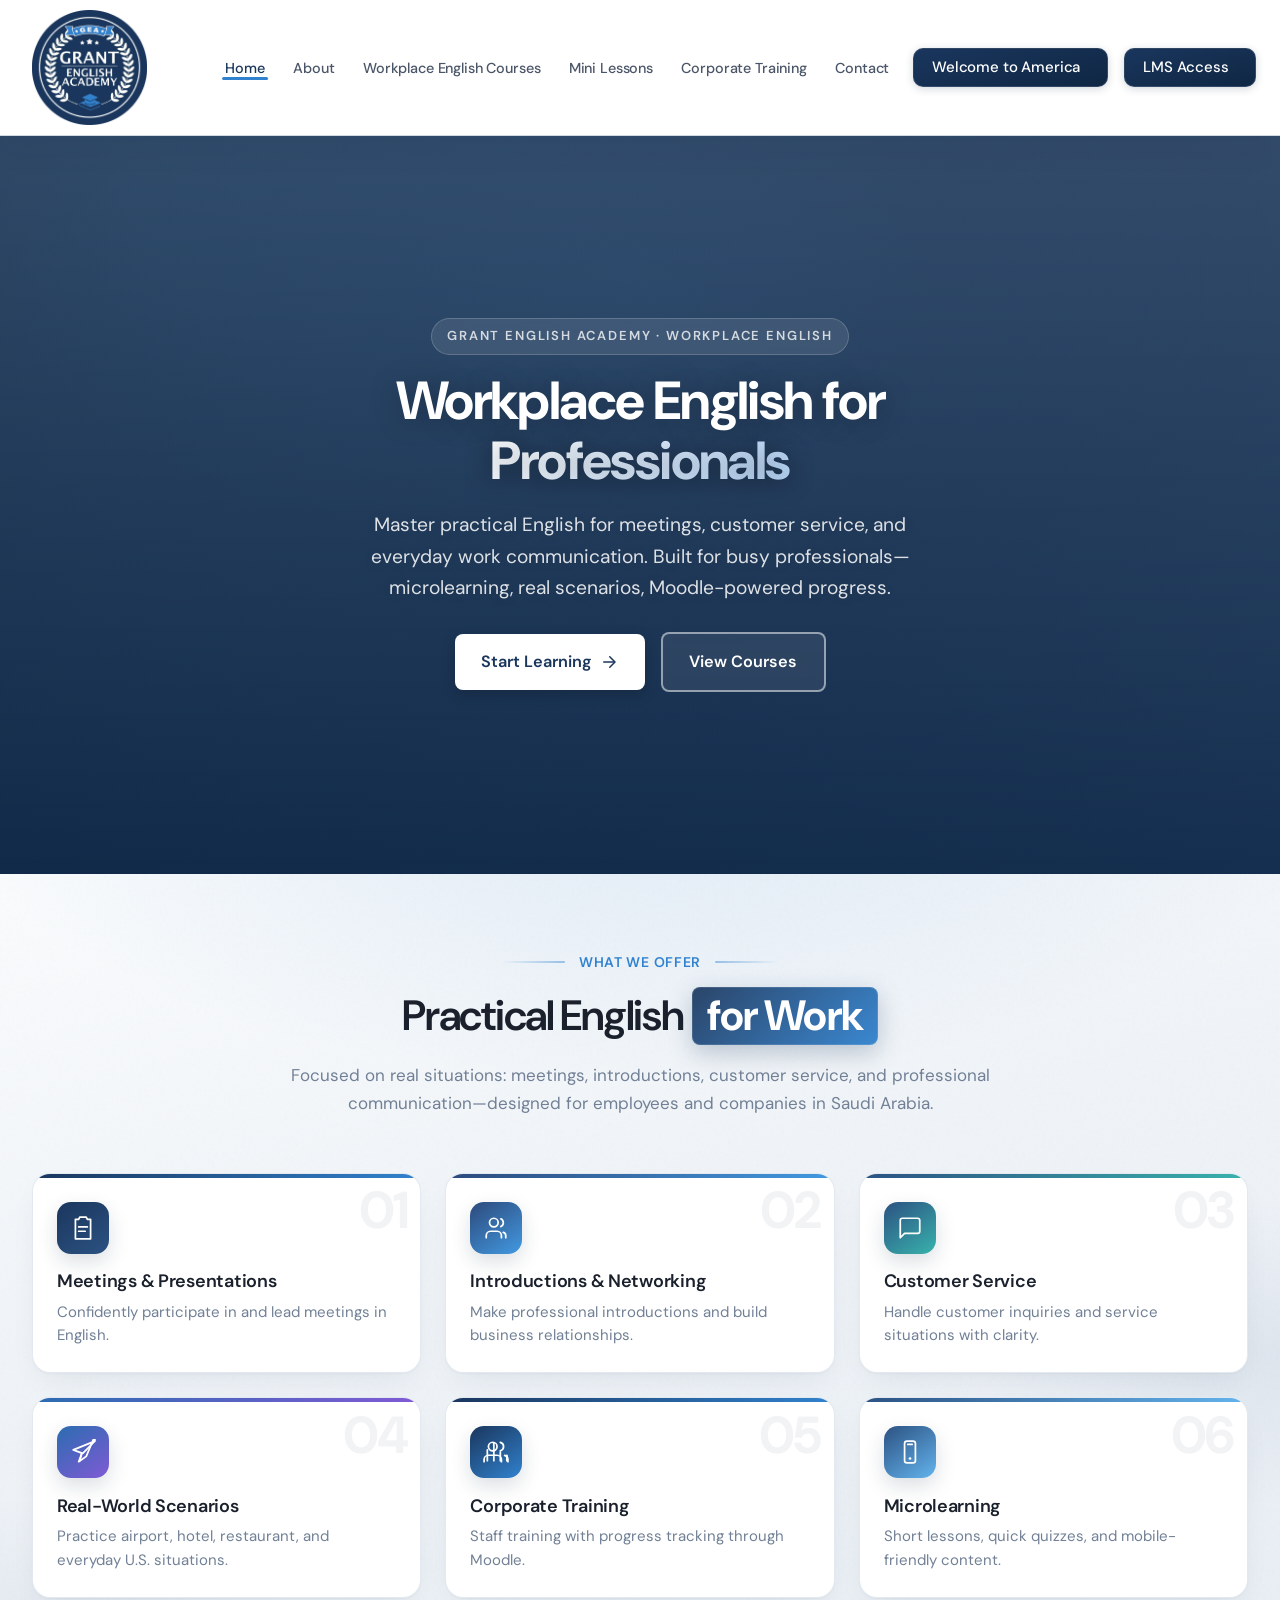
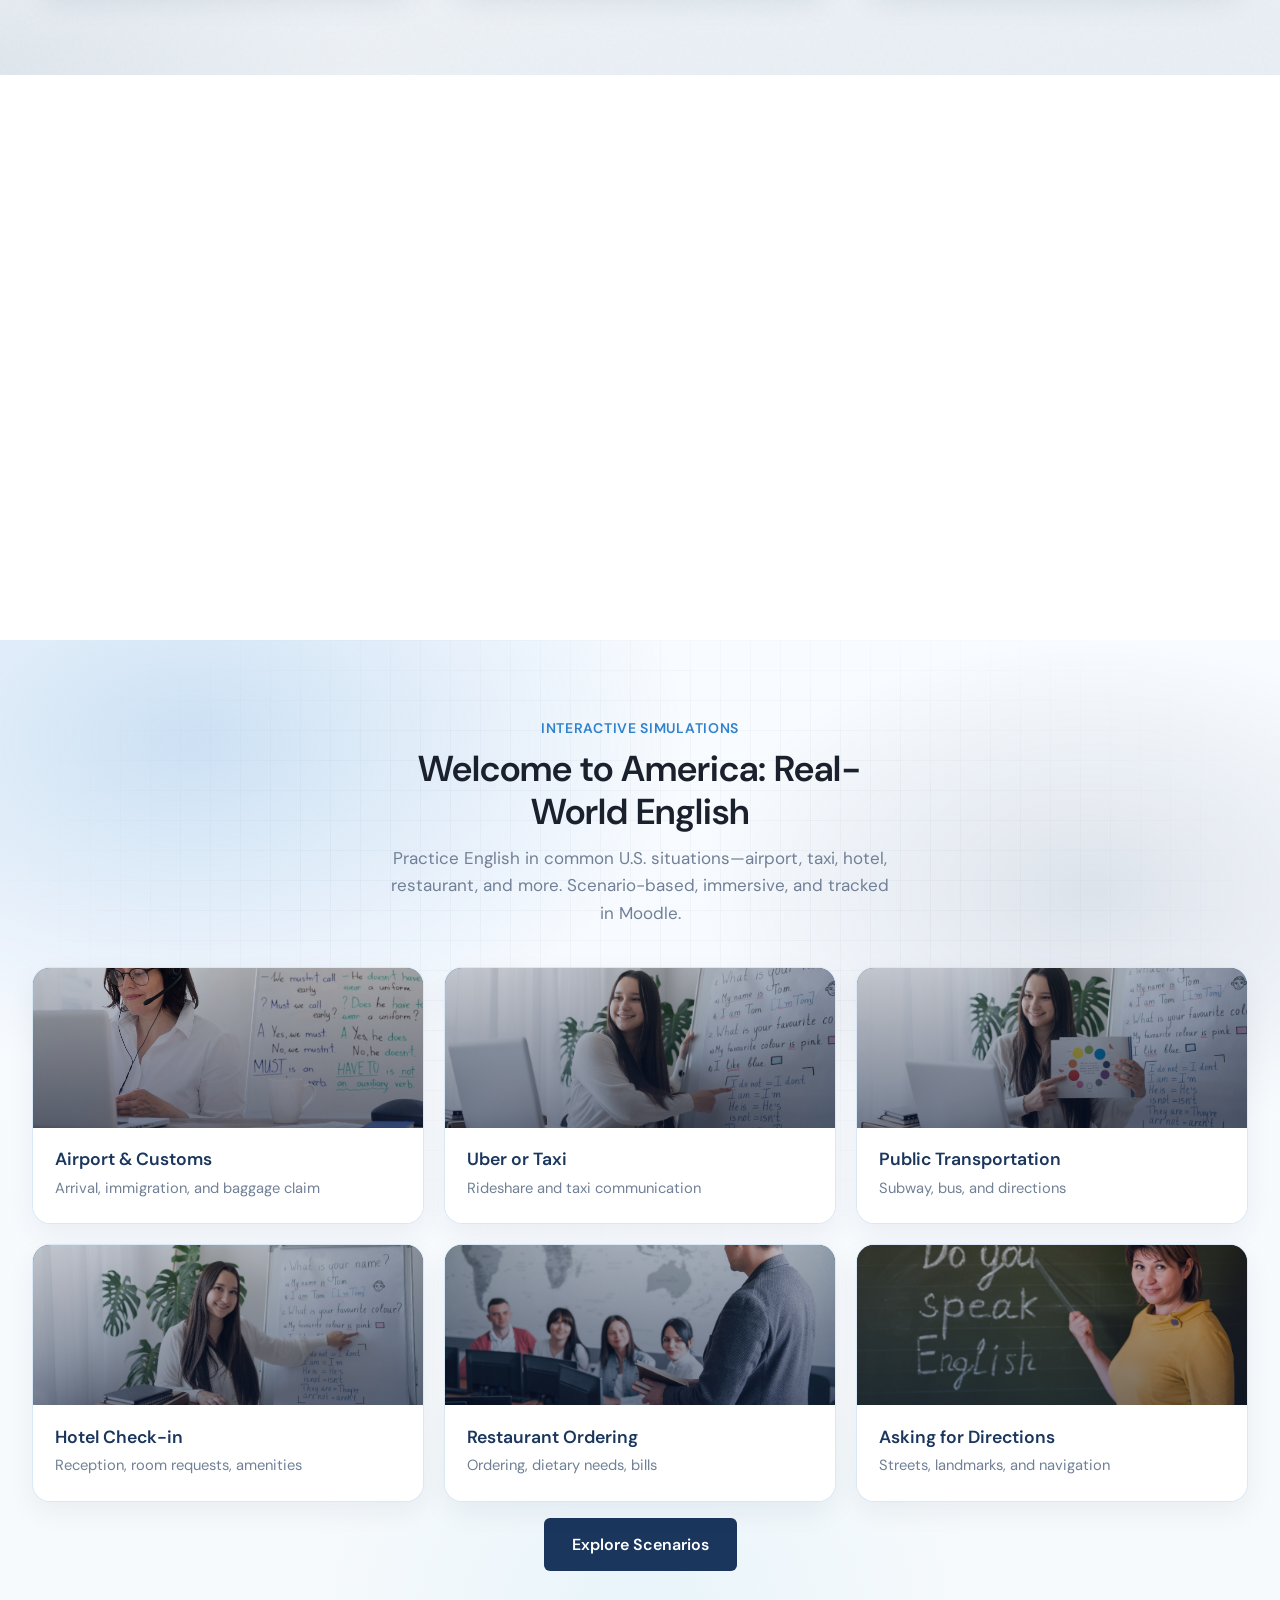
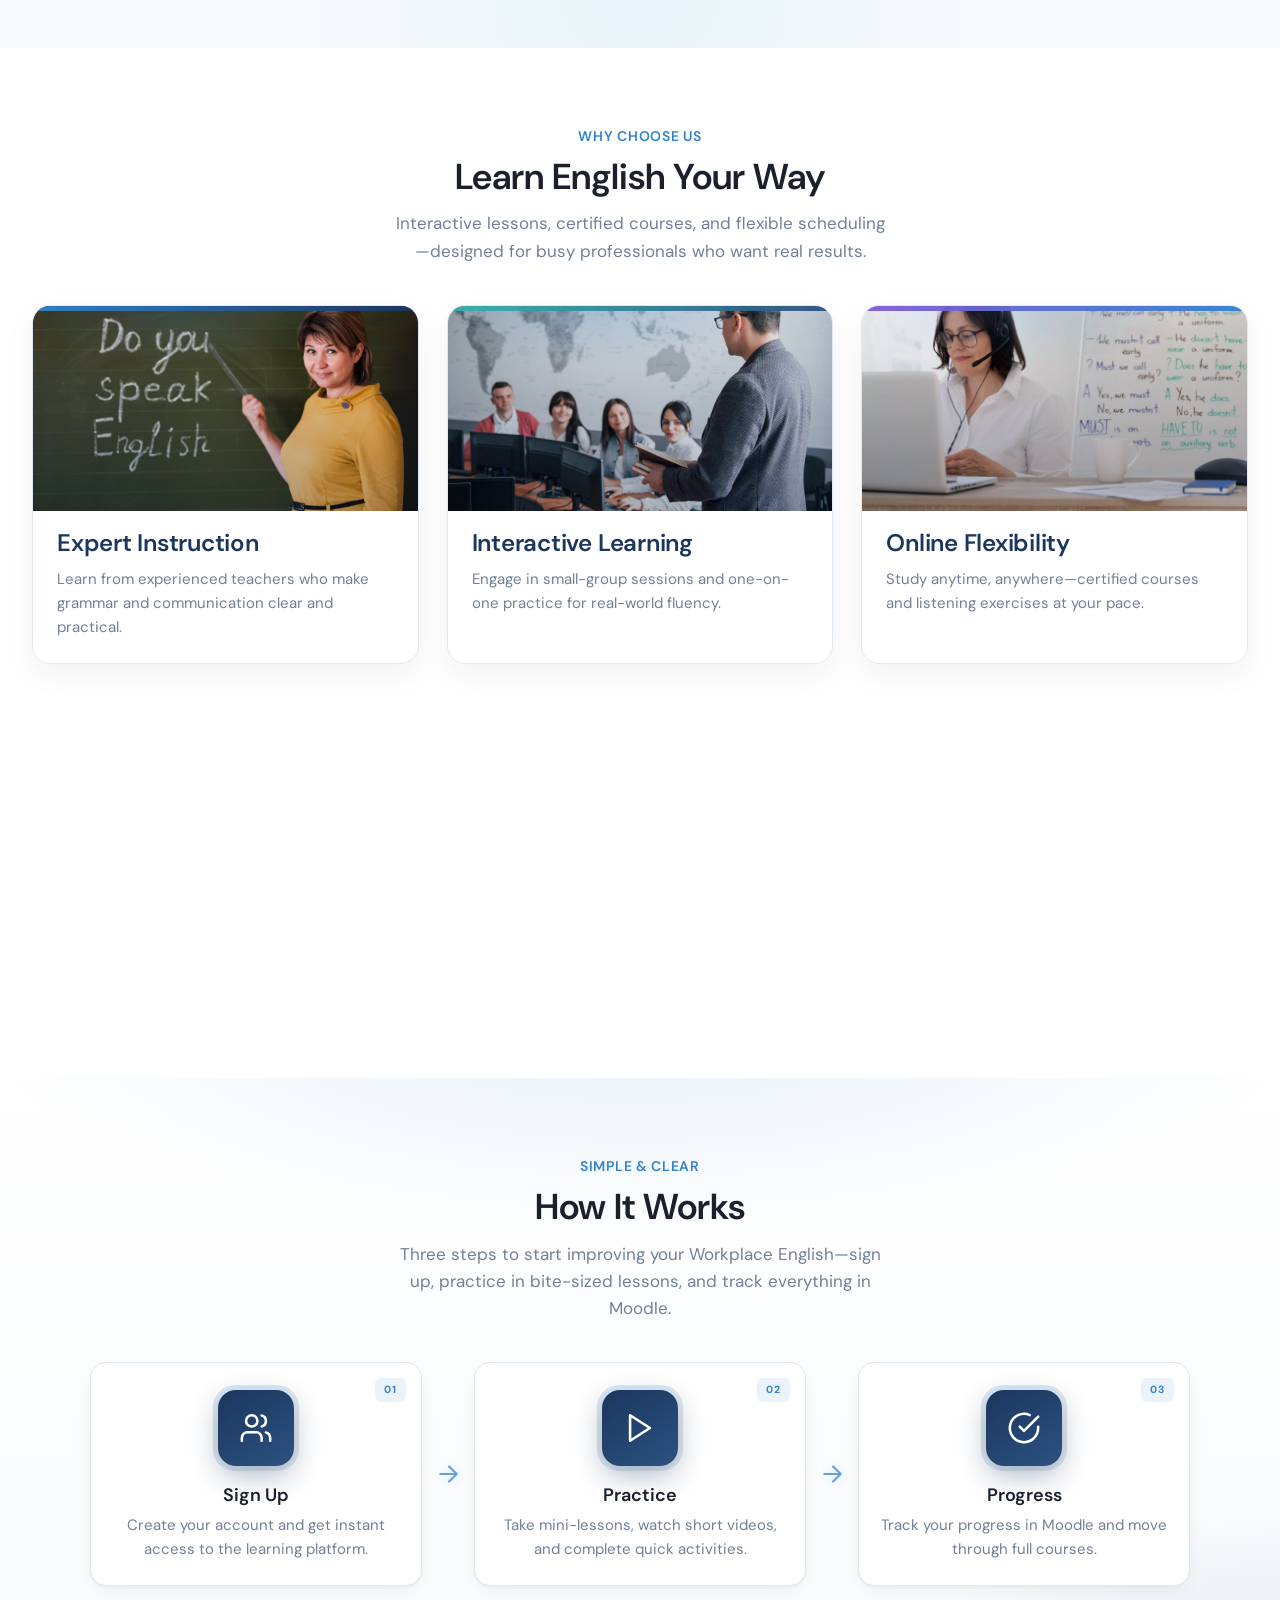
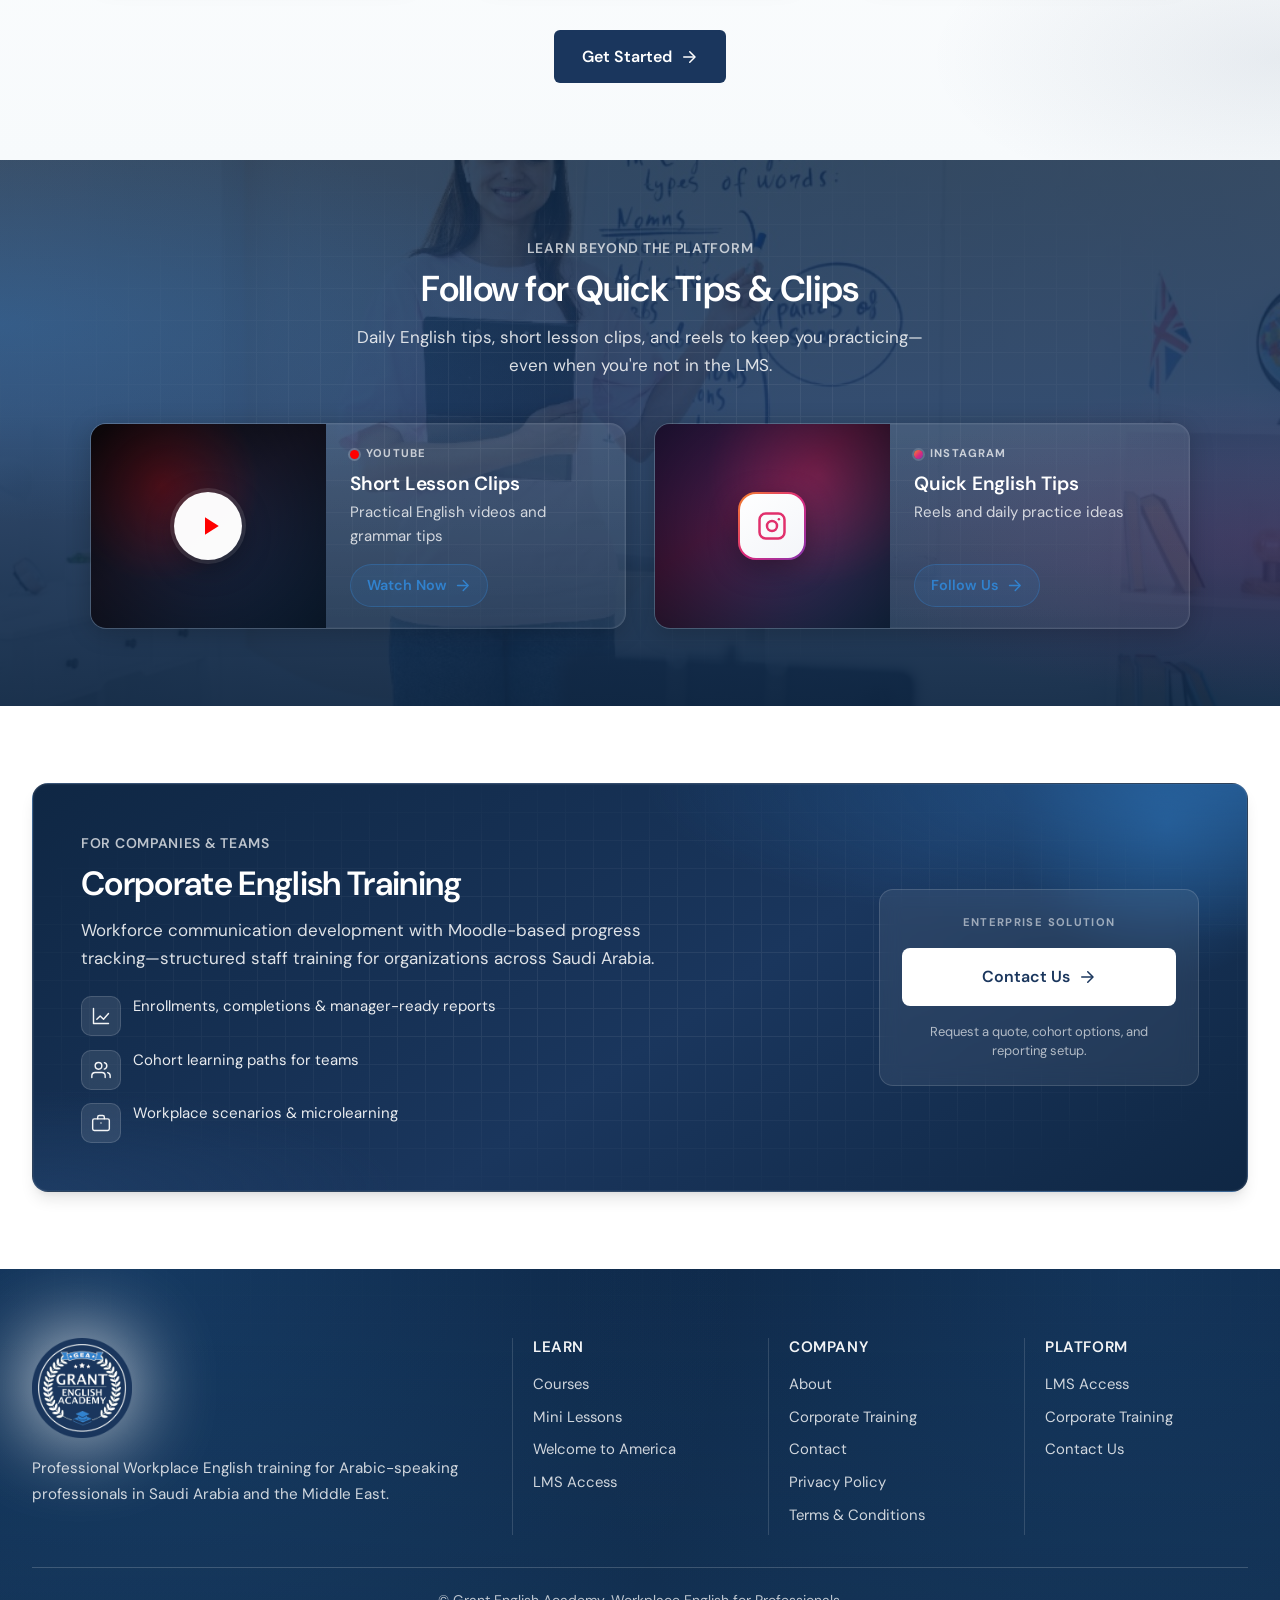
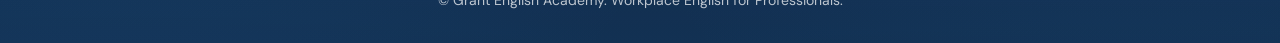
==== commit d836ef08: "fix buttons" ====
--- a/index.html
+++ b/index.html
@@ -29,9 +29,9 @@
           <li><a href="about.html">About</a></li>
           <li><a href="courses.html">Workplace English Courses</a></li>
           <li><a href="mini-lessons.html">Mini Lessons</a></li>
-          <li><a href="welcome-to-america.html">Welcome to America</a></li>
           <li><a href="corporate-training.html">Corporate Training</a></li>
           <li><a href="contact.html">Contact</a></li>
+          <li><a href="welcome-to-america.html" class="btn-lms">Welcome to America</a></li>
           <li><a href="lms-access.html" class="btn-lms">LMS Access</a></li>
         </ul>
       </nav>
--- a/css/styles.css
+++ b/css/styles.css
@@ -302,6 +302,14 @@
   text-underline-offset: 5px;
 }
 
+/* When the active item is the LMS "button" tab, keep it button-like */
+.nav-list a.btn-lms.active,
+.nav-list a.btn-lms[aria-current="page"] {
+  text-decoration: none !important;
+  border: 1px solid transparent;
+  box-shadow: none;
+}
+
 .nav-list a.active:hover {
   background: transparent;
 }
@@ -417,6 +425,11 @@
       transform 0.25s ease,
       box-shadow 0.25s ease,
       filter 0.25s ease;
+  }
+
+  /* Two CTAs are in separate <li>s, so a + a never matches — space the second item */
+  .nav-list li:has(> a.btn-lms) + li:has(> a.btn-lms) {
+    margin-left: 0.85rem;
   }
 
   .nav-list .btn-lms:hover {
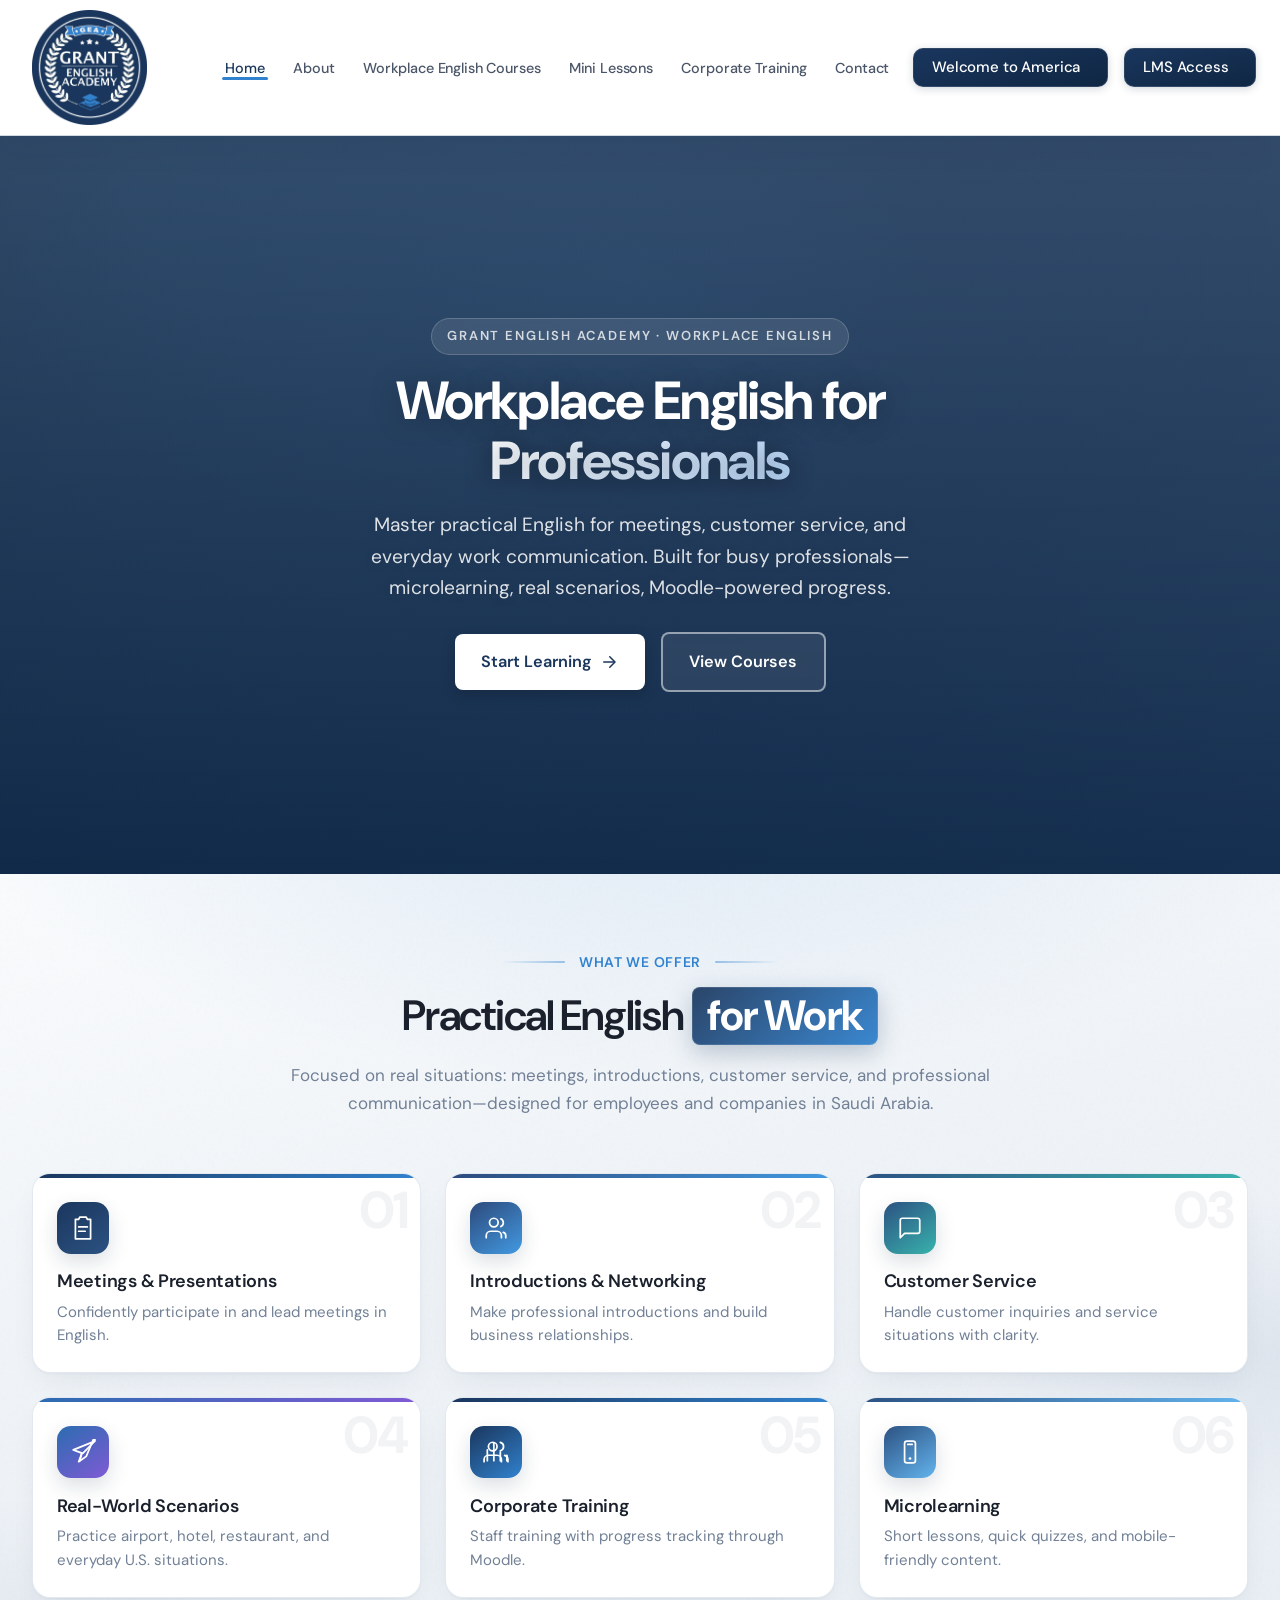
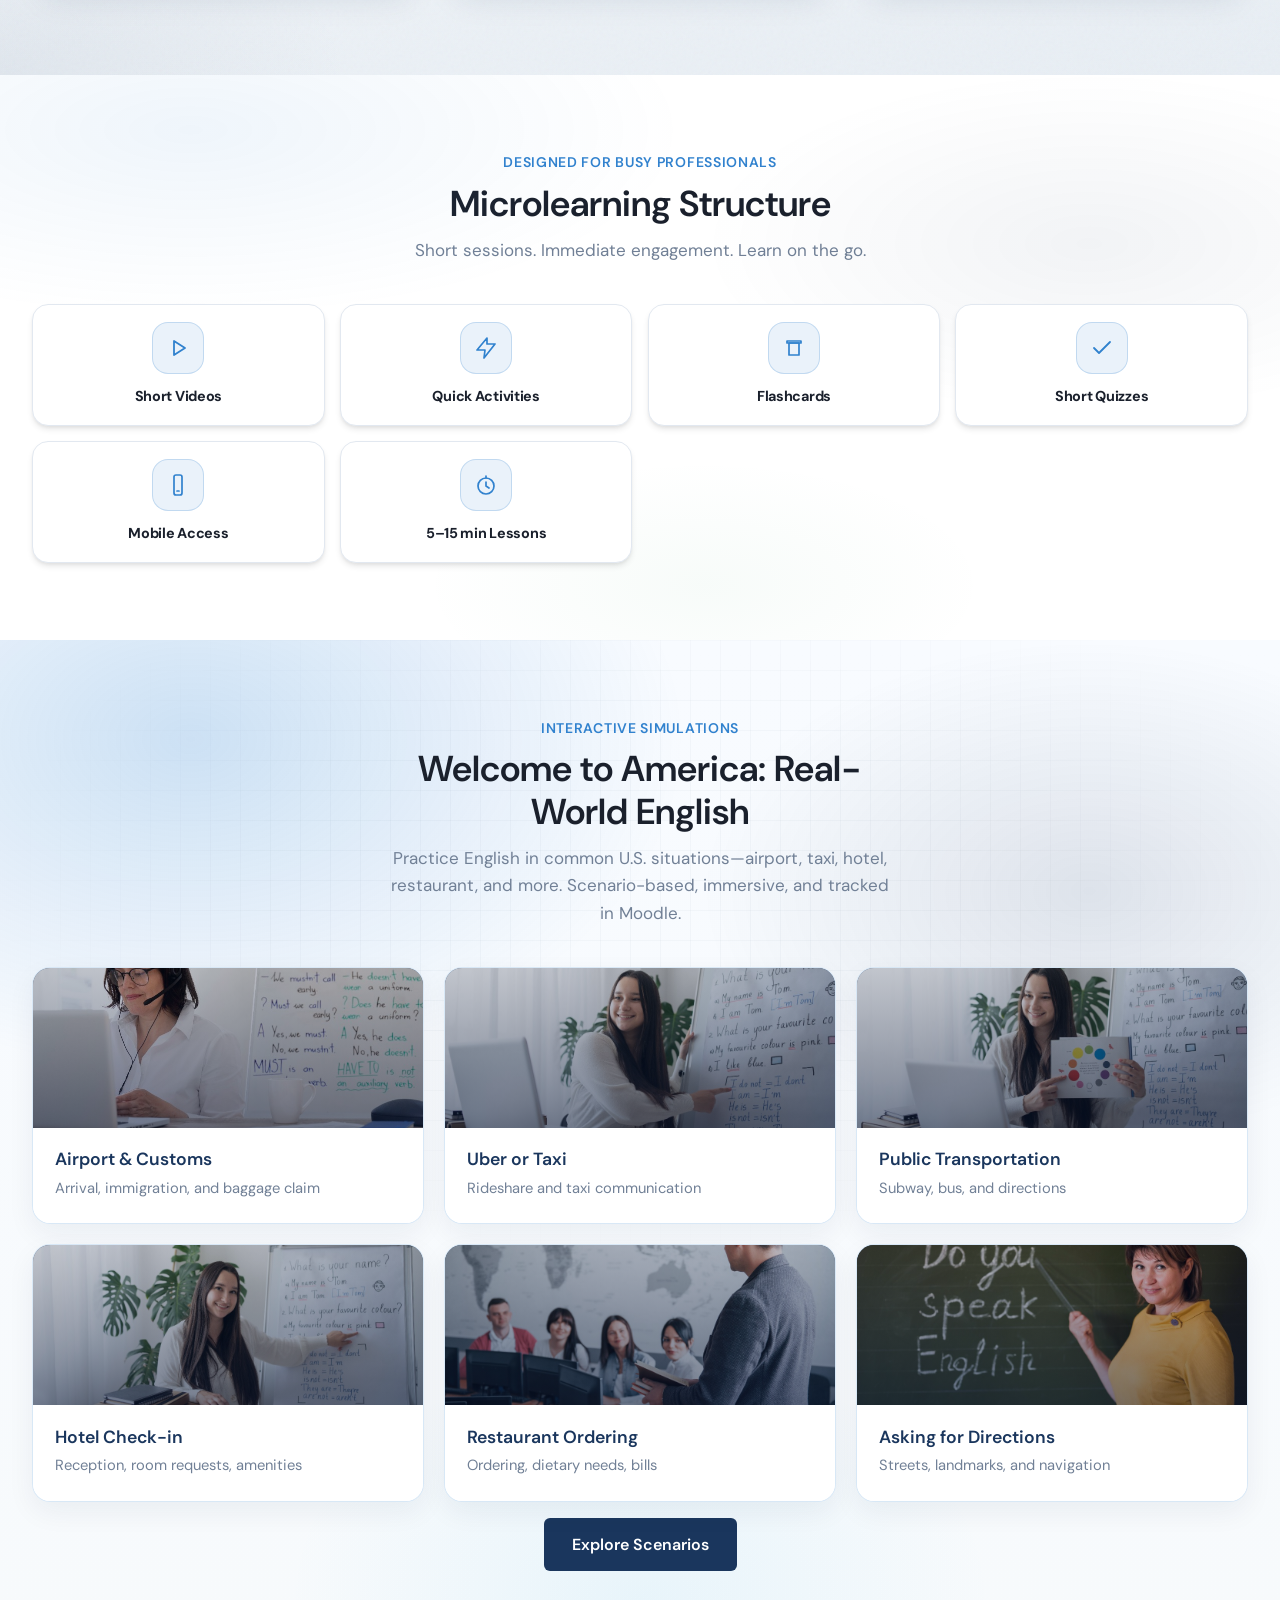
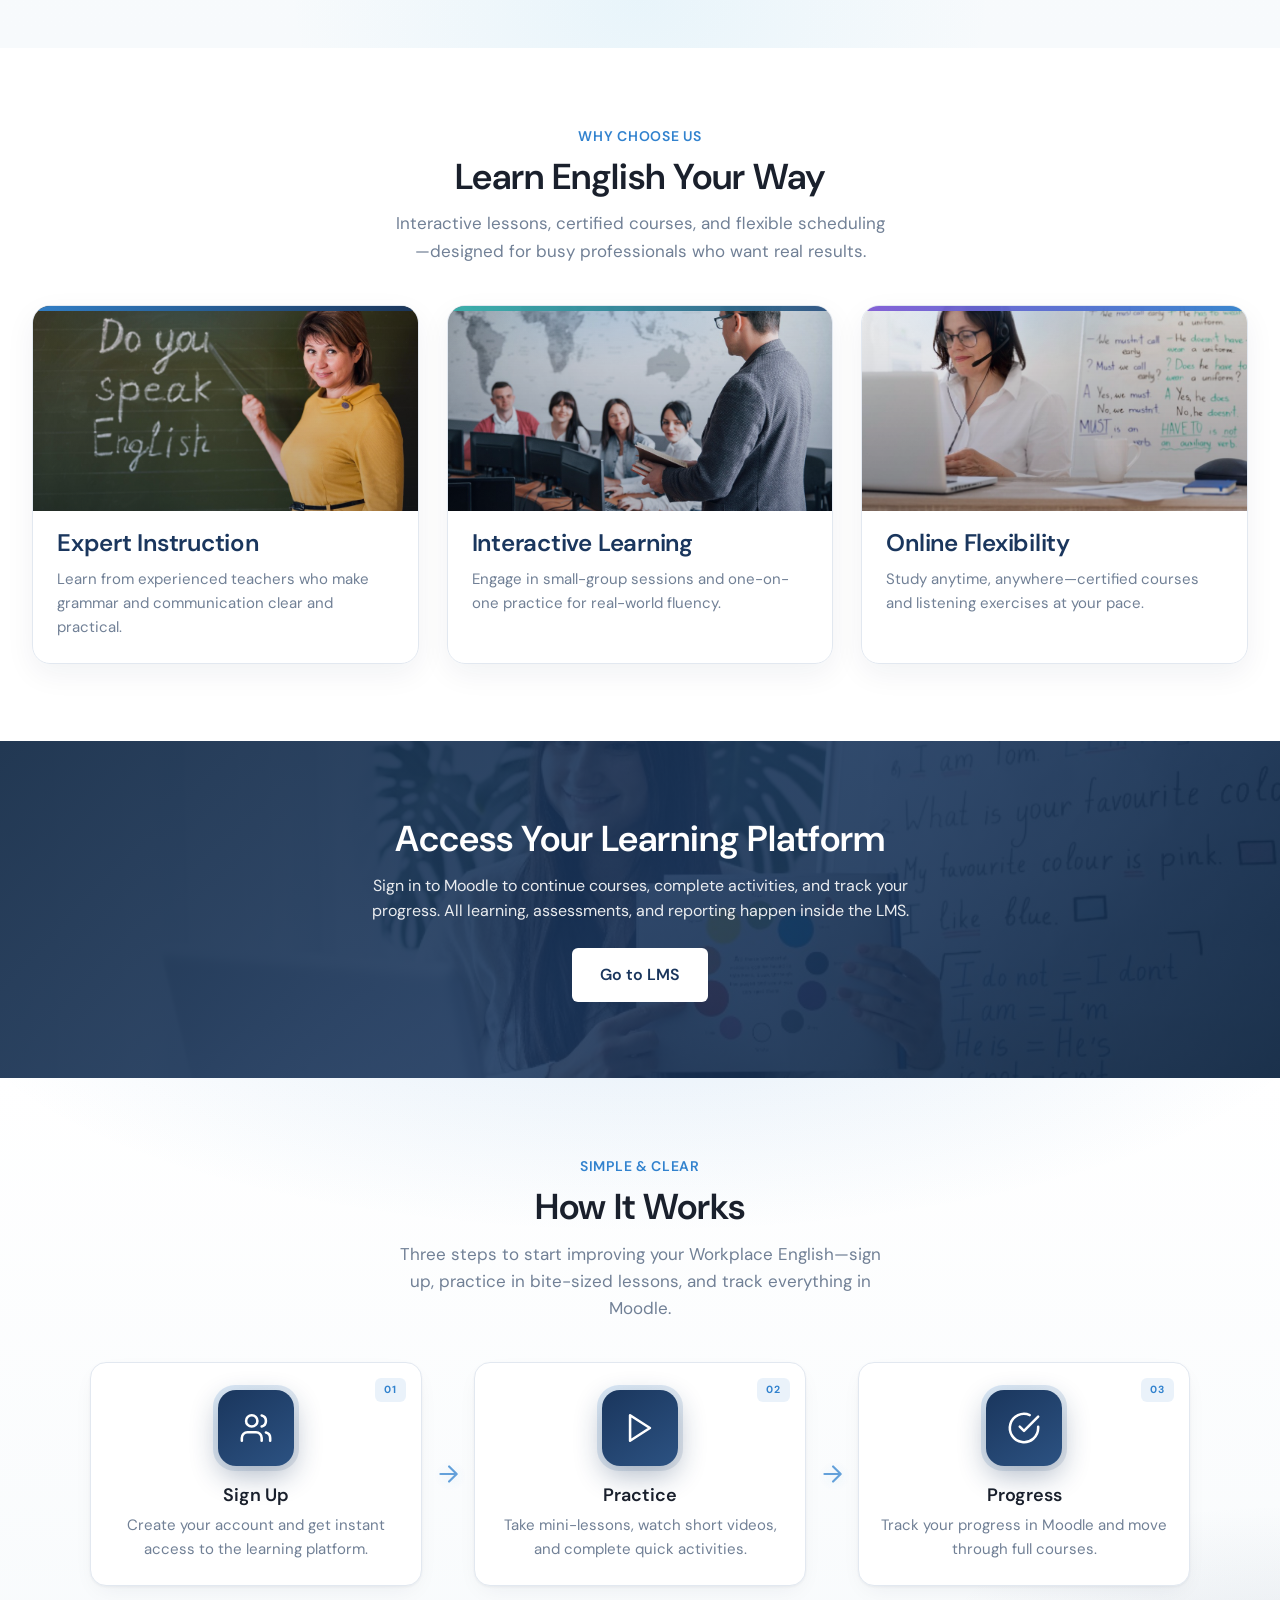
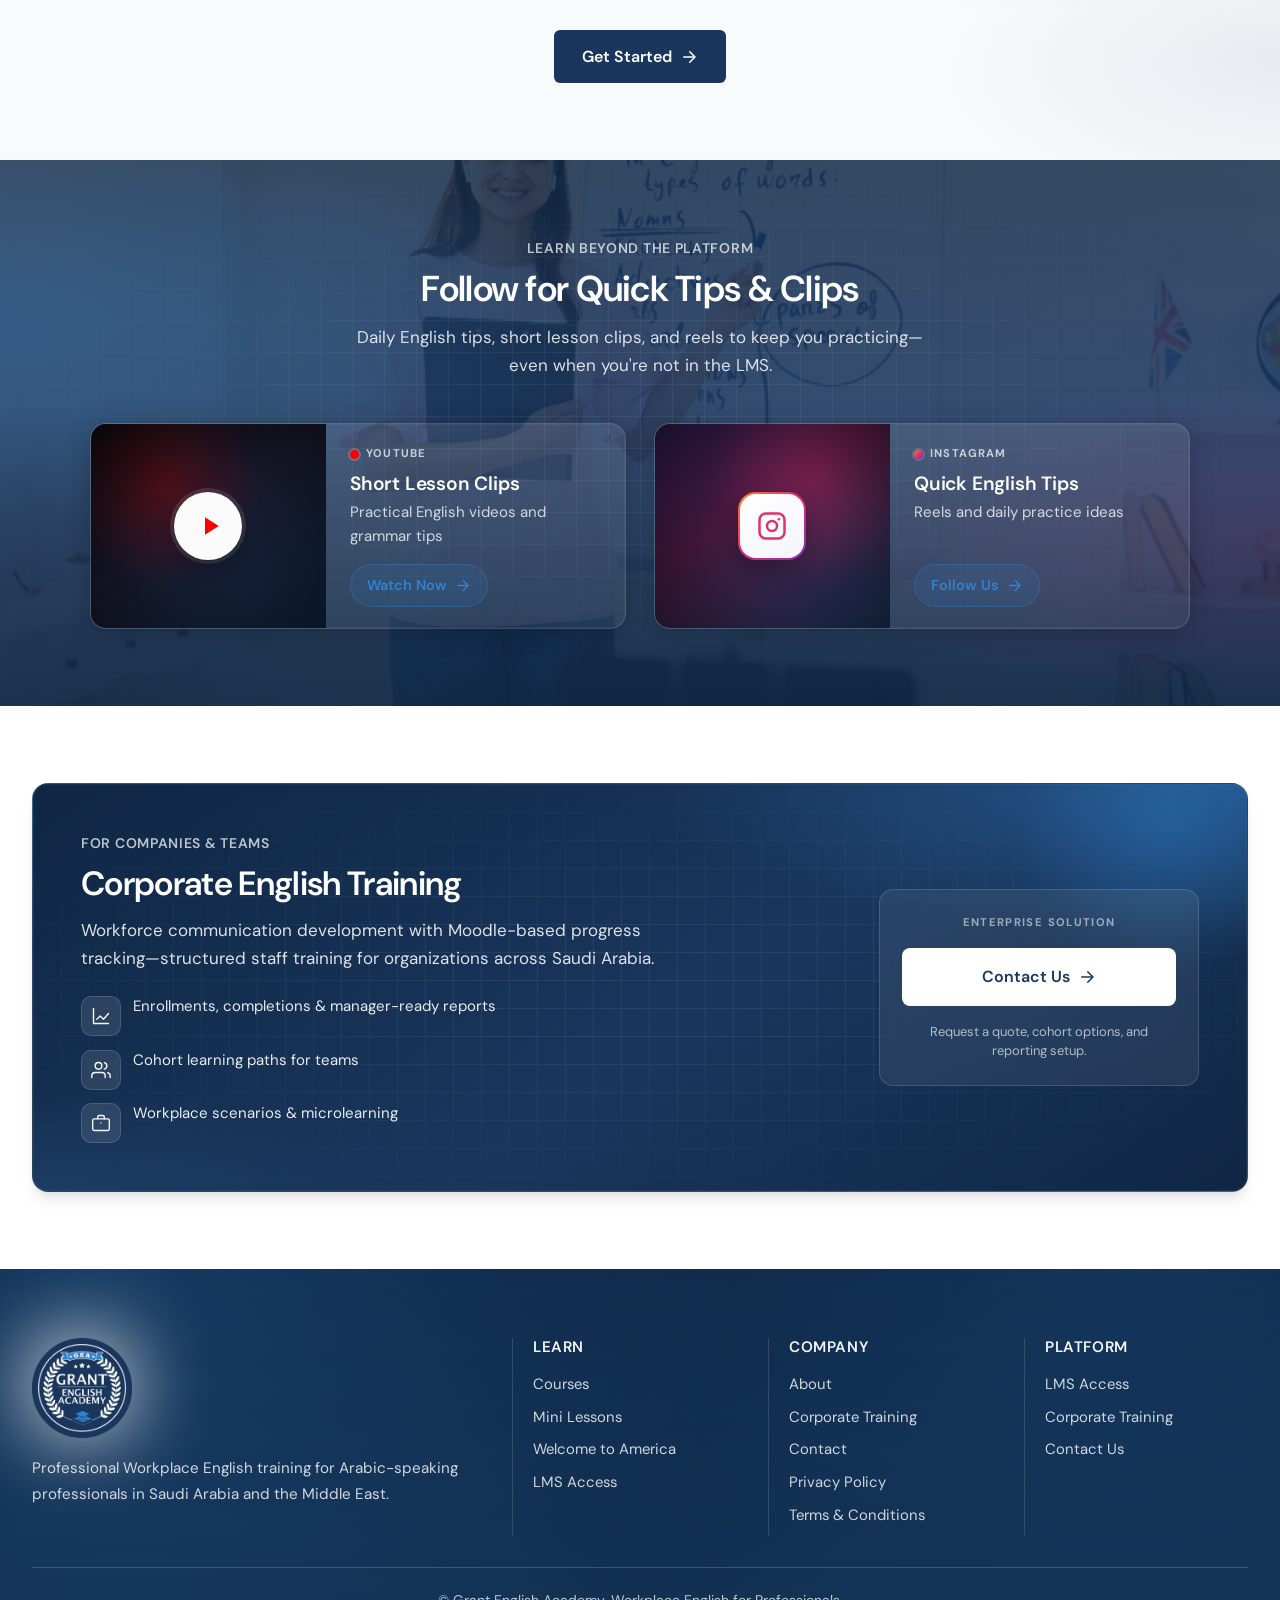
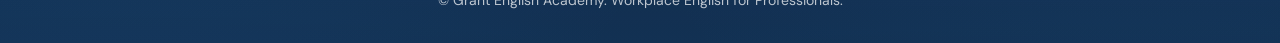
==== commit 2be23adb: "fix animation" ====
--- a/index.html
+++ b/index.html
@@ -614,7 +614,7 @@
             observer.unobserve(entry.target);
           }
         });
-      }, { threshold: 0.2 });
+      }, { threshold: 0 });
 
       sections.forEach((s) => observer.observe(s));
     } else {
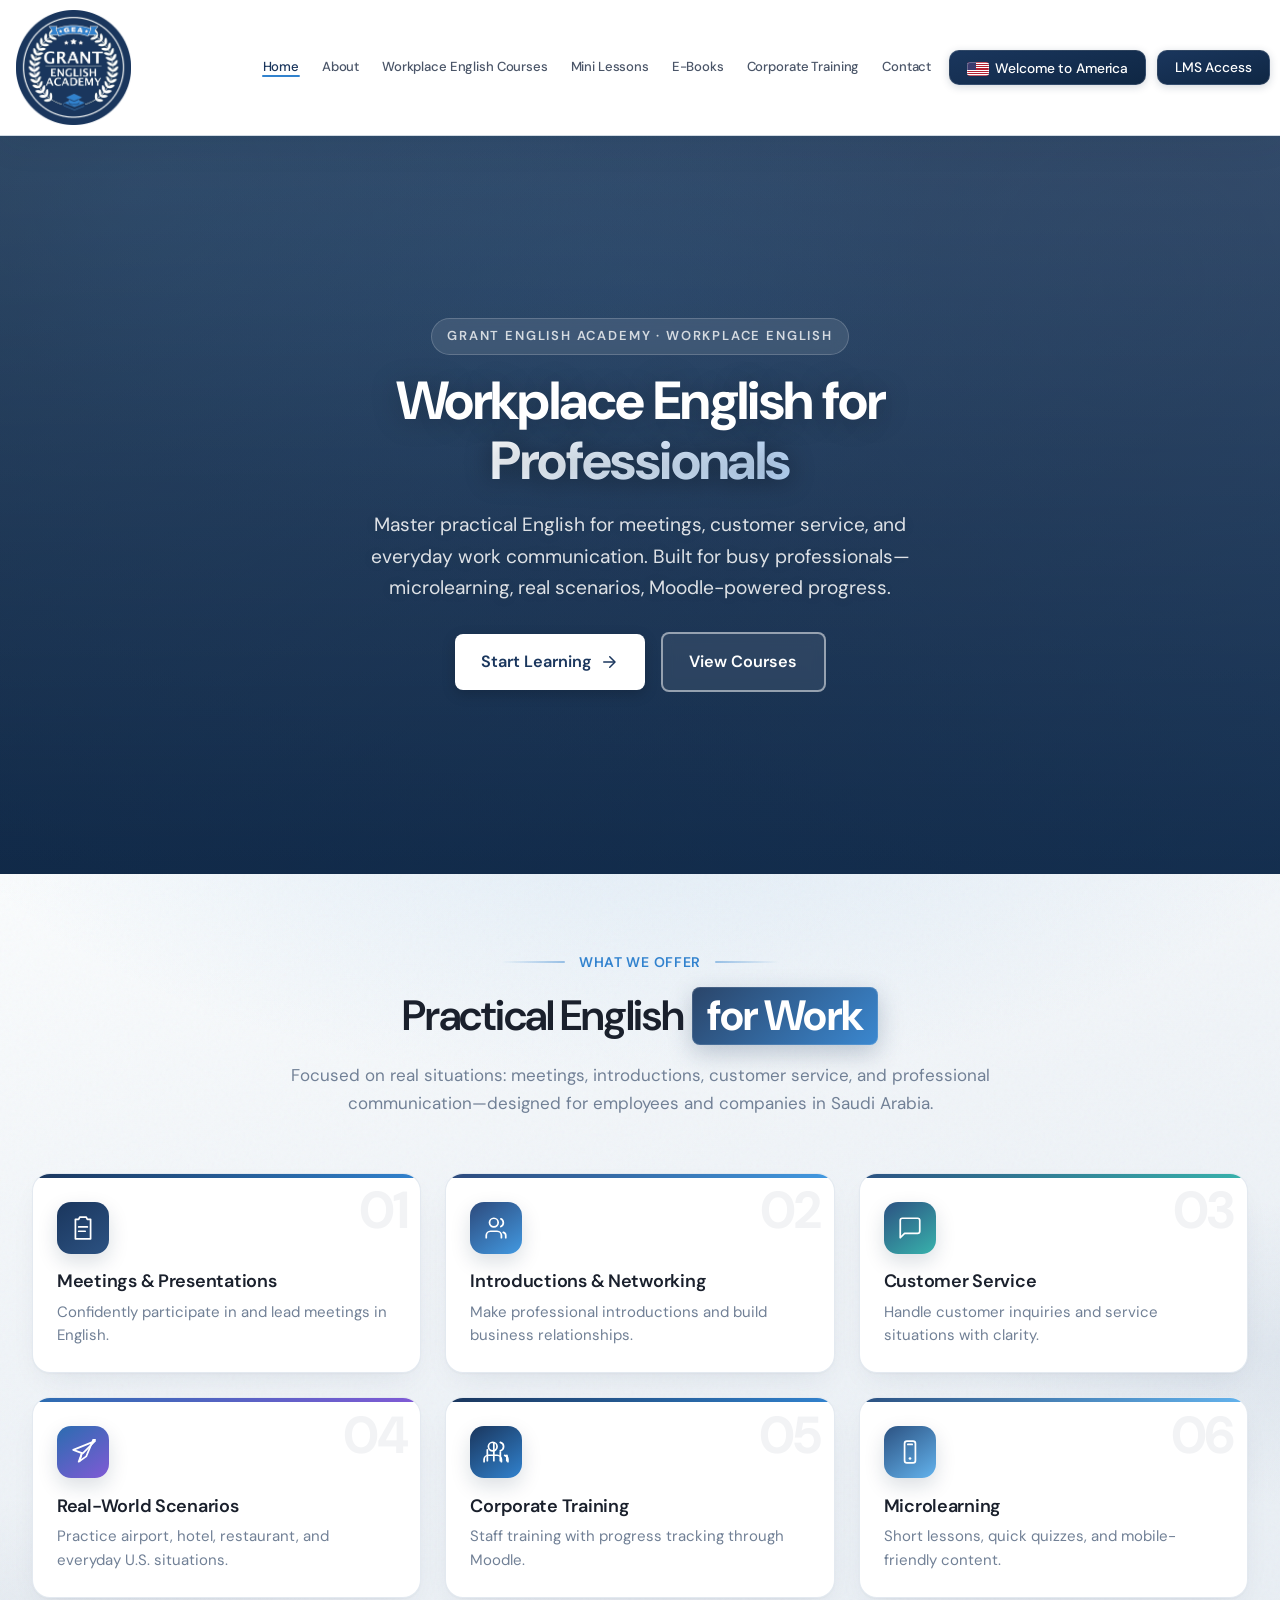
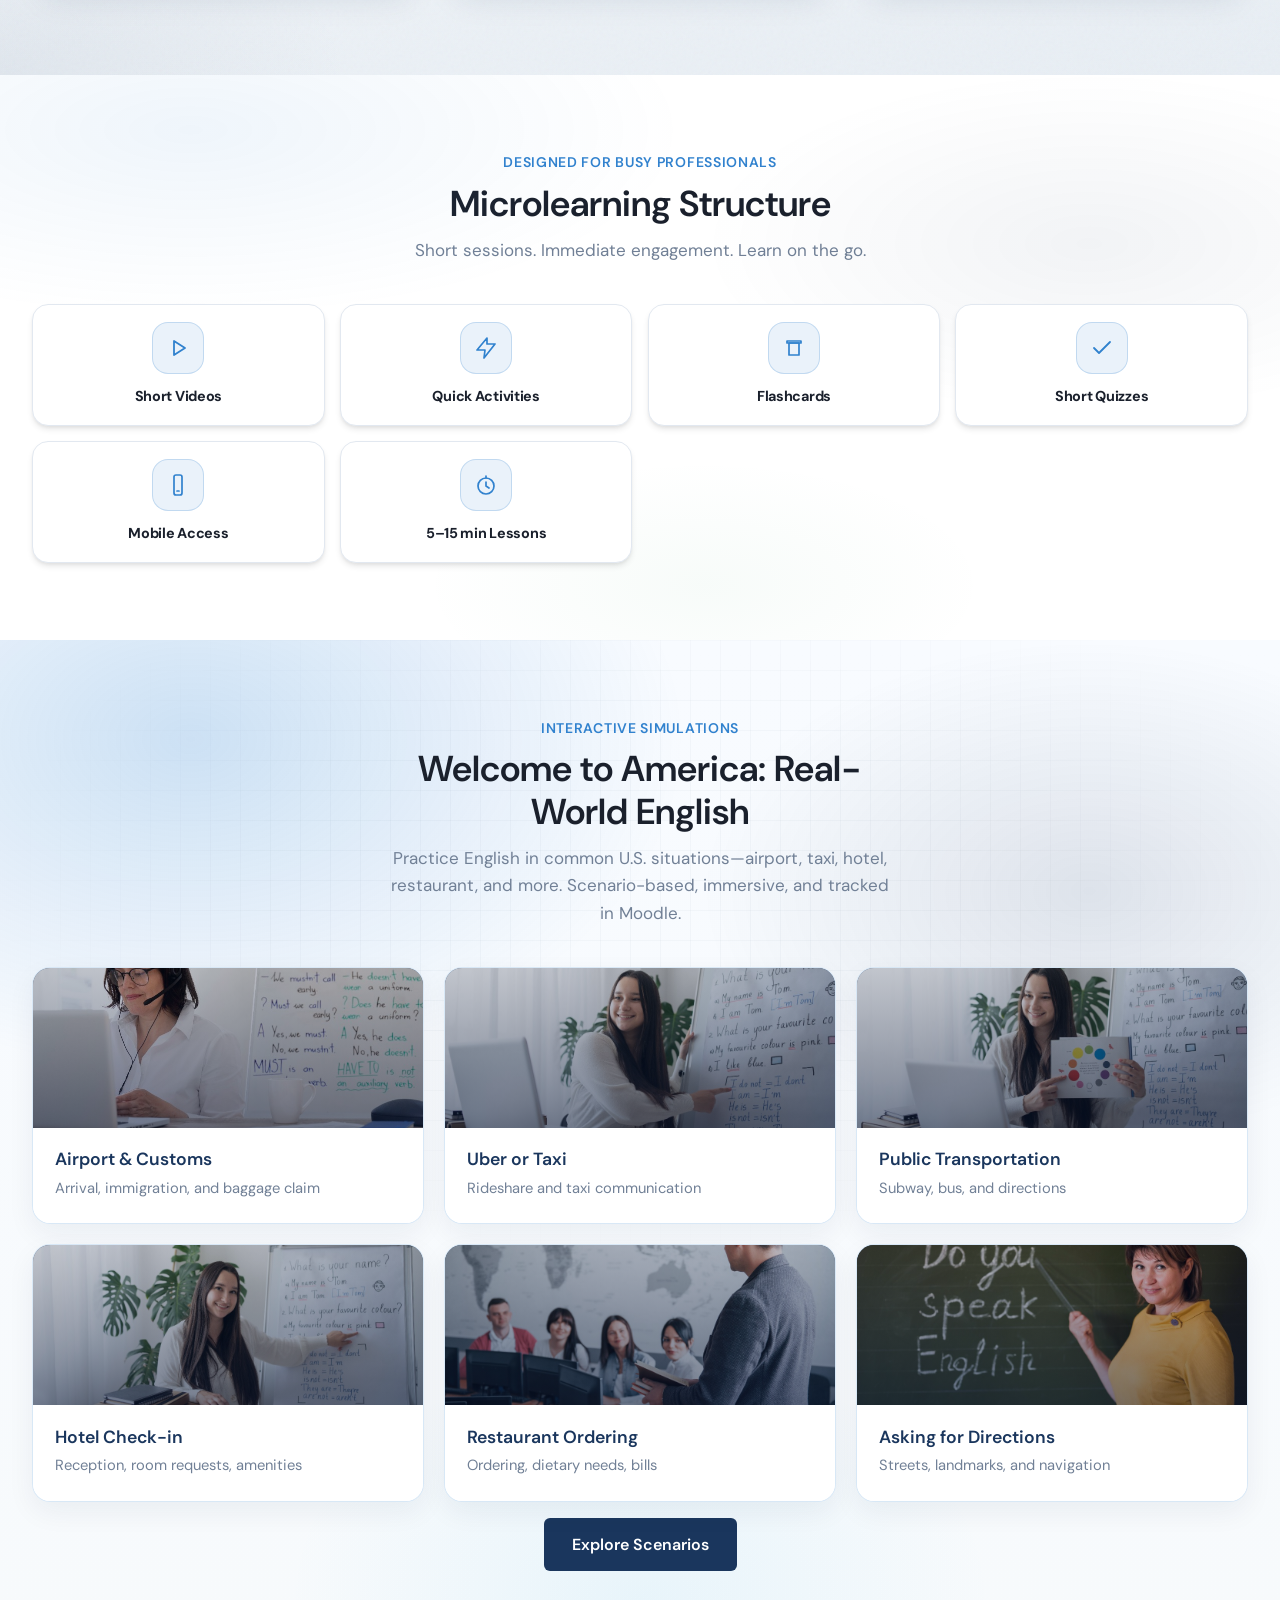
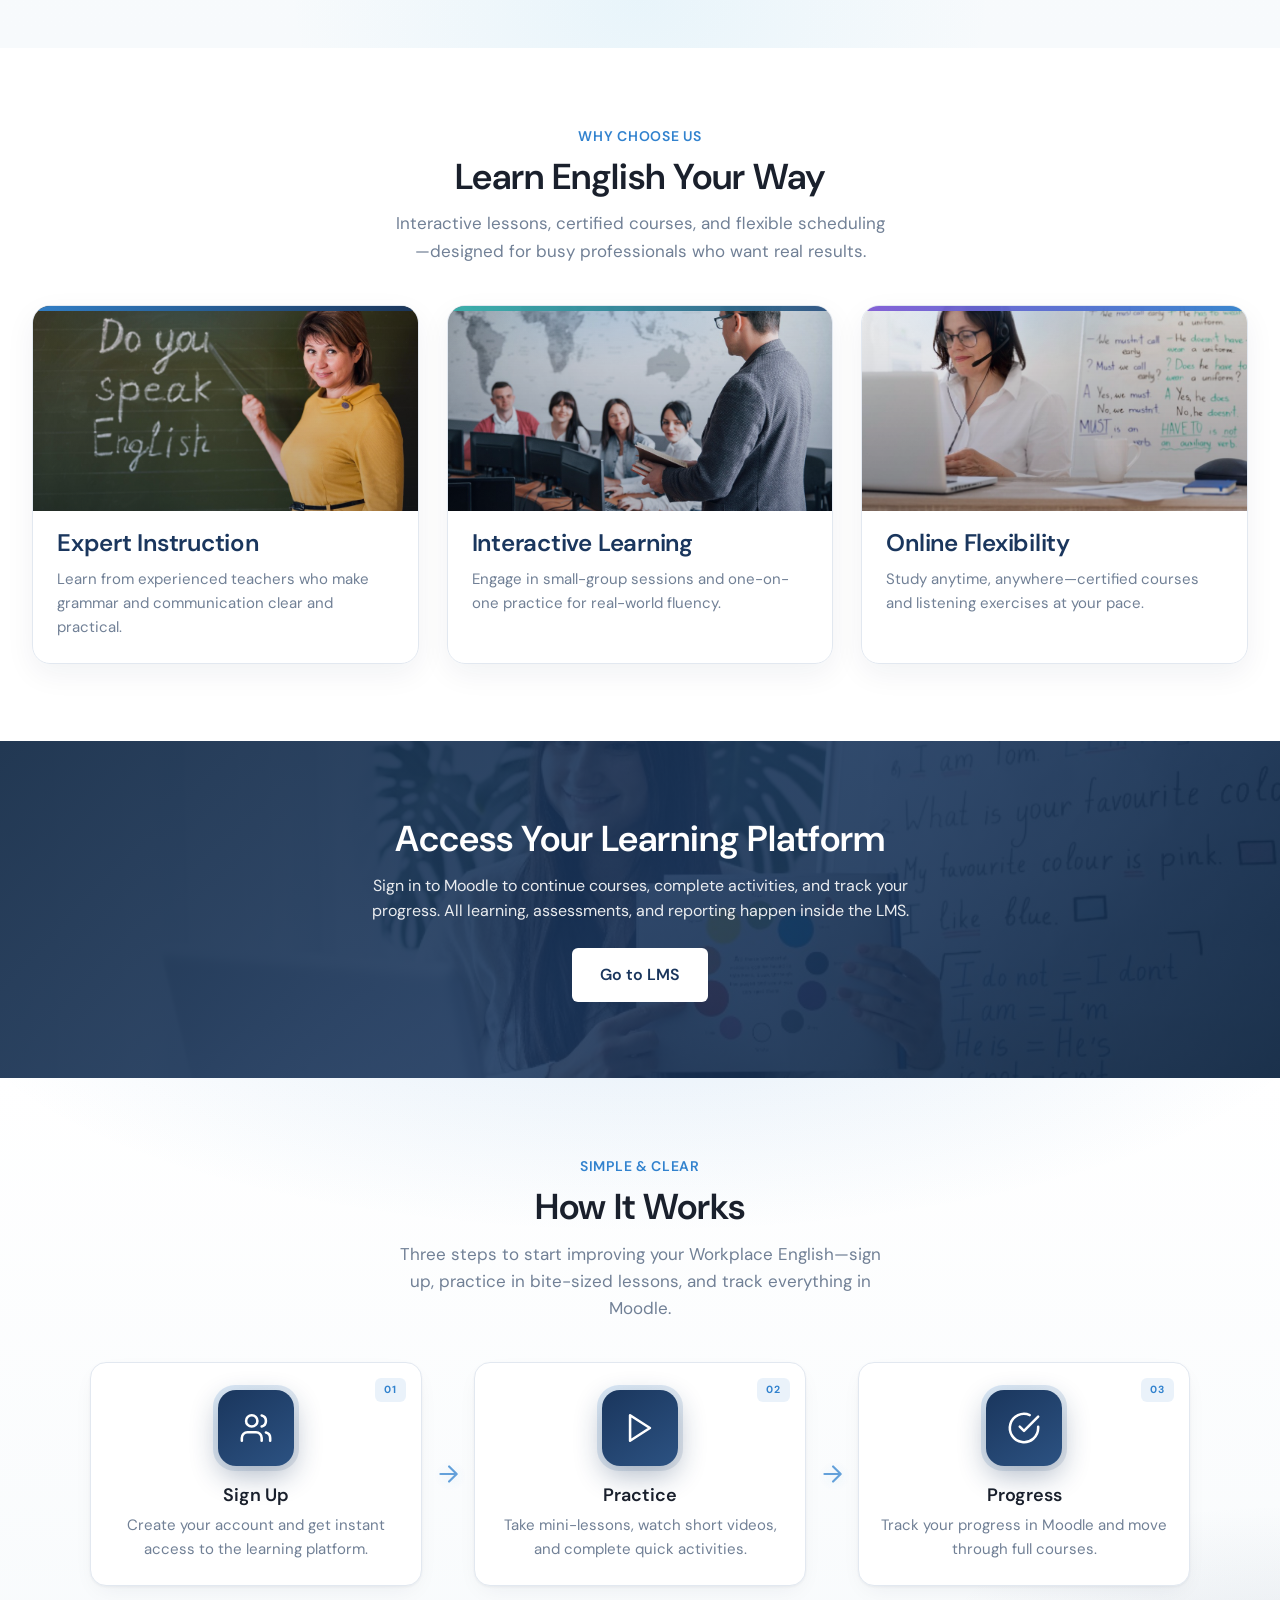
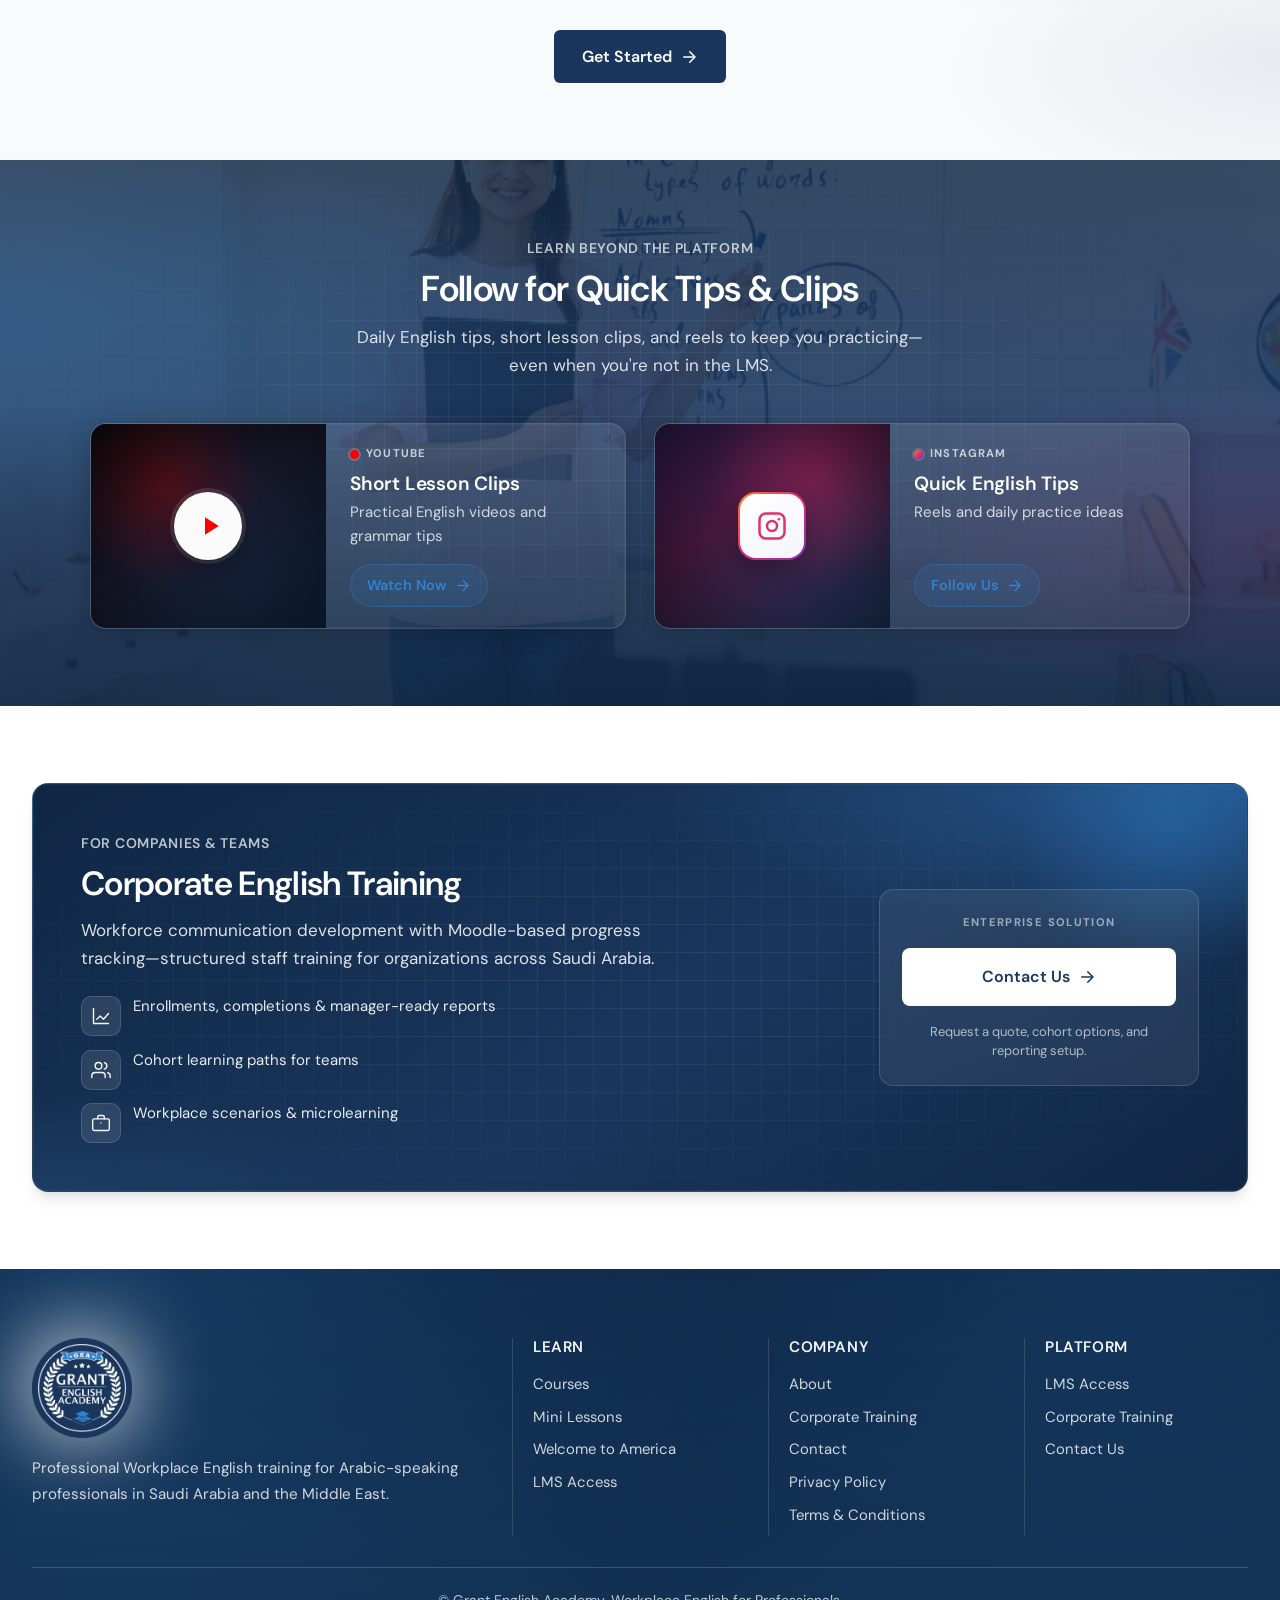
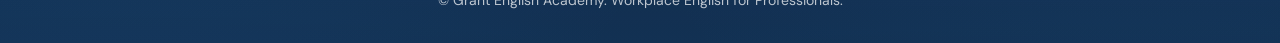
==== commit cafc943c: "26-march done" ====
--- a/index.html
+++ b/index.html
@@ -29,9 +29,10 @@
           <li><a href="about.html">About</a></li>
           <li><a href="courses.html">Workplace English Courses</a></li>
           <li><a href="mini-lessons.html">Mini Lessons</a></li>
+          <li><a href="books.html">E-Books</a></li>
           <li><a href="corporate-training.html">Corporate Training</a></li>
           <li><a href="contact.html">Contact</a></li>
-          <li><a href="welcome-to-america.html" class="btn-lms">Welcome to America</a></li>
+          <li><a href="welcome-to-america.html" class="btn-lms"><span class="nav-flag" aria-hidden="true"></span><span class="nav-flag-text">Welcome to America</span></a></li>
           <li><a href="lms-access.html" class="btn-lms">LMS Access</a></li>
         </ul>
       </nav>
--- a/css/styles.css
+++ b/css/styles.css
@@ -125,6 +125,13 @@
   gap: 1rem;
 }
 
+/* Wider header layout on desktop (keep mobile fully responsive) */
+@media (min-width: 1180px) {
+  .header .container {
+    max-width: 1500px;
+  }
+}
+
 .logo {
   display: inline-flex;
   align-items: center;
@@ -248,6 +255,7 @@
   width: 100%;
   justify-content: center;
   padding: 0.85rem 1rem;
+  text-align: center;
 }
 
 .nav-list {
@@ -264,7 +272,8 @@
   font-size: 0.9375rem;
   border-radius: 10px;
   line-height: 1.25;
-  white-space: nowrap;
+  white-space: normal;
+  overflow-wrap: anywhere;
   transition:
     background 0.2s ease,
     color 0.2s ease,
@@ -437,6 +446,51 @@
   }
 }
 
+/* Desktop but tighter widths: keep single-line and reduce spacing */
+@media (min-width: 1180px) and (max-width: 1280px) {
+  .nav-list {
+    flex-wrap: nowrap;
+    gap: 0.1rem;
+  }
+
+  .nav-list a {
+    padding: 0.45rem 0.6rem;
+    font-size: 0.82rem;
+  }
+
+  .nav-list .btn-lms {
+    padding: 0.48rem 0.9rem;
+    font-size: 0.86rem;
+    margin-left: 0.35rem;
+    gap: 0.25rem;
+  }
+
+  /* Keep extra gap between the two CTA buttons smaller on tight desktops */
+  .nav-list li:has(> a.btn-lms) + li:has(> a.btn-lms) {
+    margin-left: 0.55rem;
+  }
+
+  /* Make the flag icon a bit smaller + tighter spacing */
+  .nav-flag {
+    width: 18px;
+    height: 12px;
+    margin-right: 0.25rem;
+  }
+
+  .nav-flag-text {
+    line-height: 1;
+  }
+
+  .header-inner {
+    gap: 0.7rem;
+  }
+
+  .header .container {
+    padding-left: 1rem;
+    padding-right: 1rem;
+  }
+}
+
 /* CTA Button in header */
 .btn-lms {
   display: inline-flex;
@@ -454,6 +508,63 @@
   transition: background var(--transition), transform var(--transition), box-shadow var(--transition);
 }
 
+.nav-flag {
+  display: inline-block;
+  width: 22px;
+  height: 14px;
+  border-radius: 3px;
+  flex: 0 0 auto;
+  position: relative;
+  overflow: hidden;
+  /* Fallback when SVG isn't present in the HTML */
+  background: repeating-linear-gradient(
+    to bottom,
+    #b22234 0%,
+    #b22234 7.7%,
+    #ffffff 7.7%,
+    #ffffff 15.4%
+  );
+  /* Extra space between icon and the button text */
+  margin-right: 0.4rem;
+  vertical-align: middle;
+  line-height: 1;
+}
+
+.nav-flag::before {
+  content: '';
+  position: absolute;
+  left: 0;
+  top: 0;
+  width: 42%;
+  height: 58%;
+  background: #3c3b6e;
+  z-index: 0;
+}
+
+.nav-flag::after {
+  content: '';
+  position: absolute;
+  inset: 0;
+  border: 1px solid rgba(255, 255, 255, 0.25);
+  border-radius: 3px;
+  pointer-events: none;
+  z-index: 0;
+}
+
+.nav-flag-text {
+  display: inline-block;
+  vertical-align: middle;
+  line-height: 1;
+}
+
+.nav-flag-svg {
+  width: 100%;
+  height: 100%;
+  display: block;
+  position: relative;
+  z-index: 1;
+}
+
 .btn-lms:hover {
   background: linear-gradient(165deg, var(--navy-light) 0%, var(--navy-primary) 100%);
   transform: translateY(-2px);
@@ -3031,6 +3142,10 @@
 
 .page-hero--mini-lessons {
   background-image: url('../assets/edu-3.jpg');
+}
+
+.page-hero--books {
+  background-image: url('../assets/edu-1.jpg');
 }
 
 .page-hero--america {
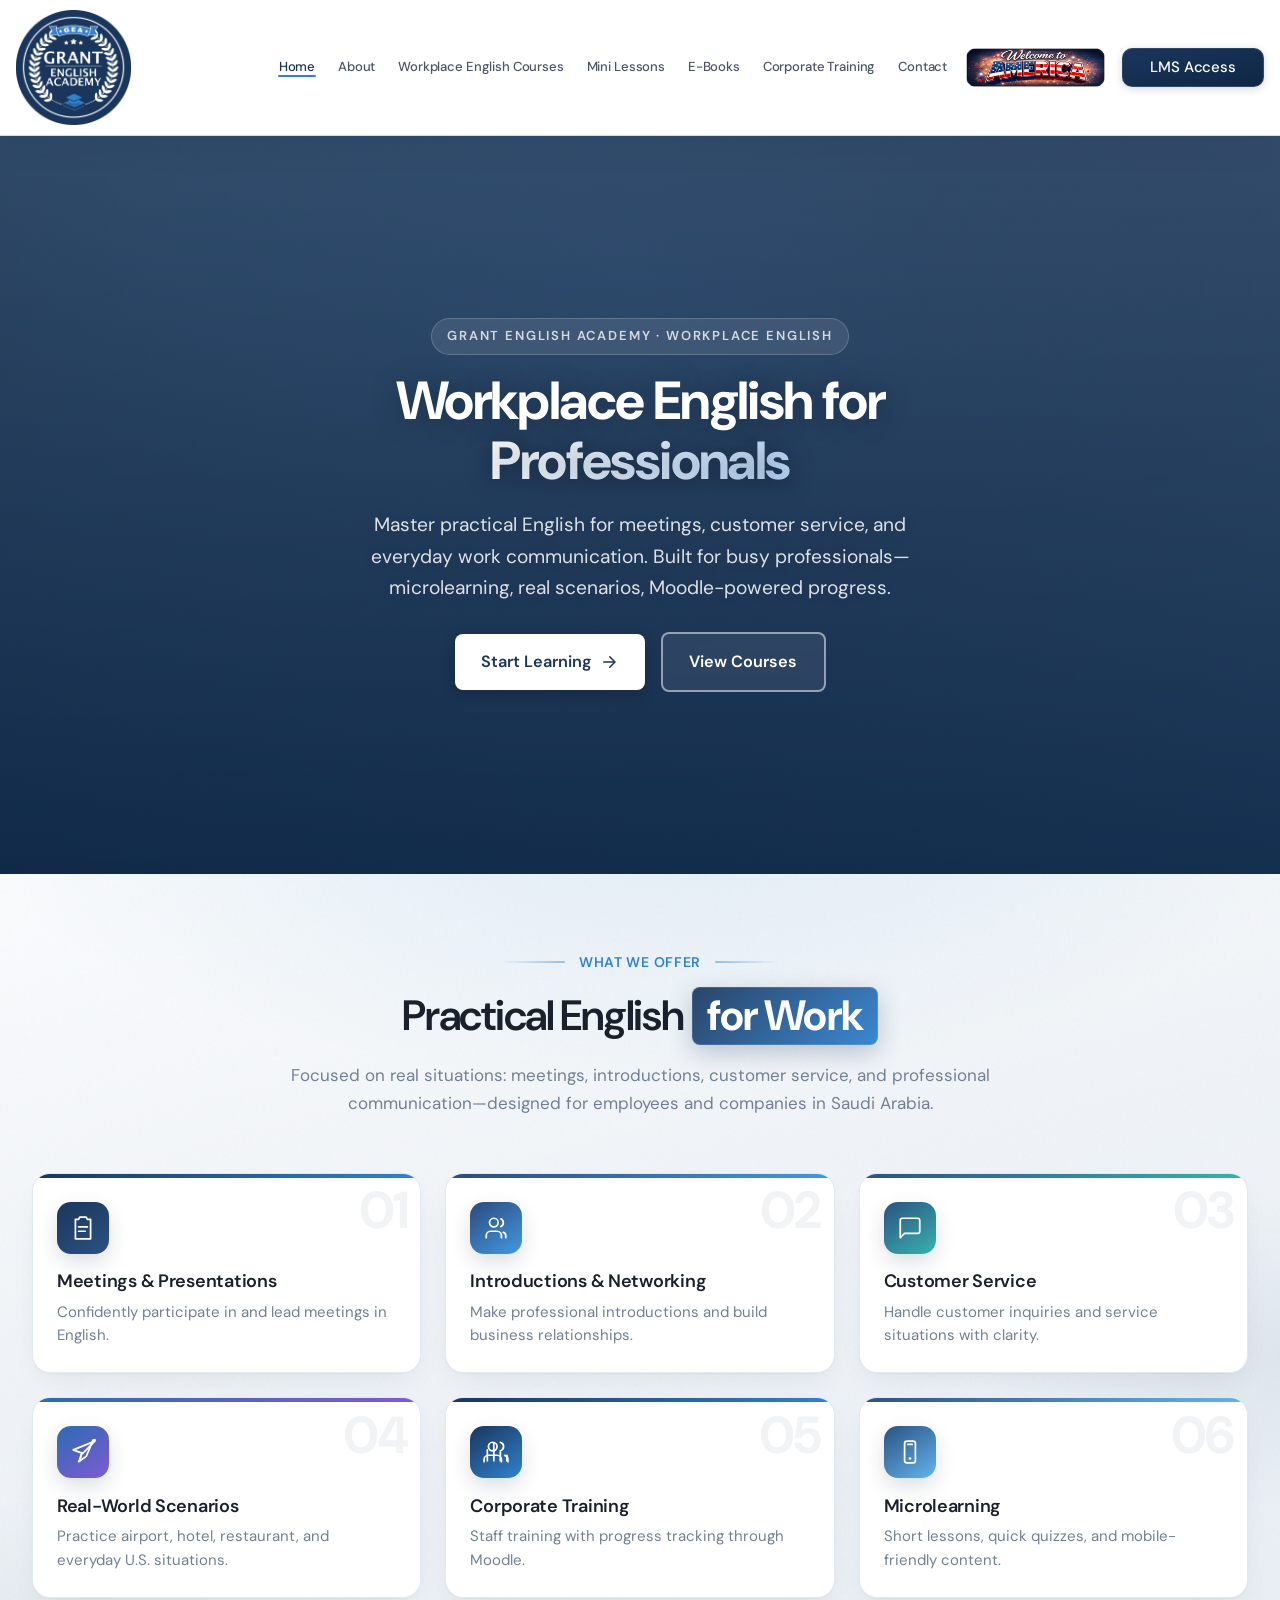
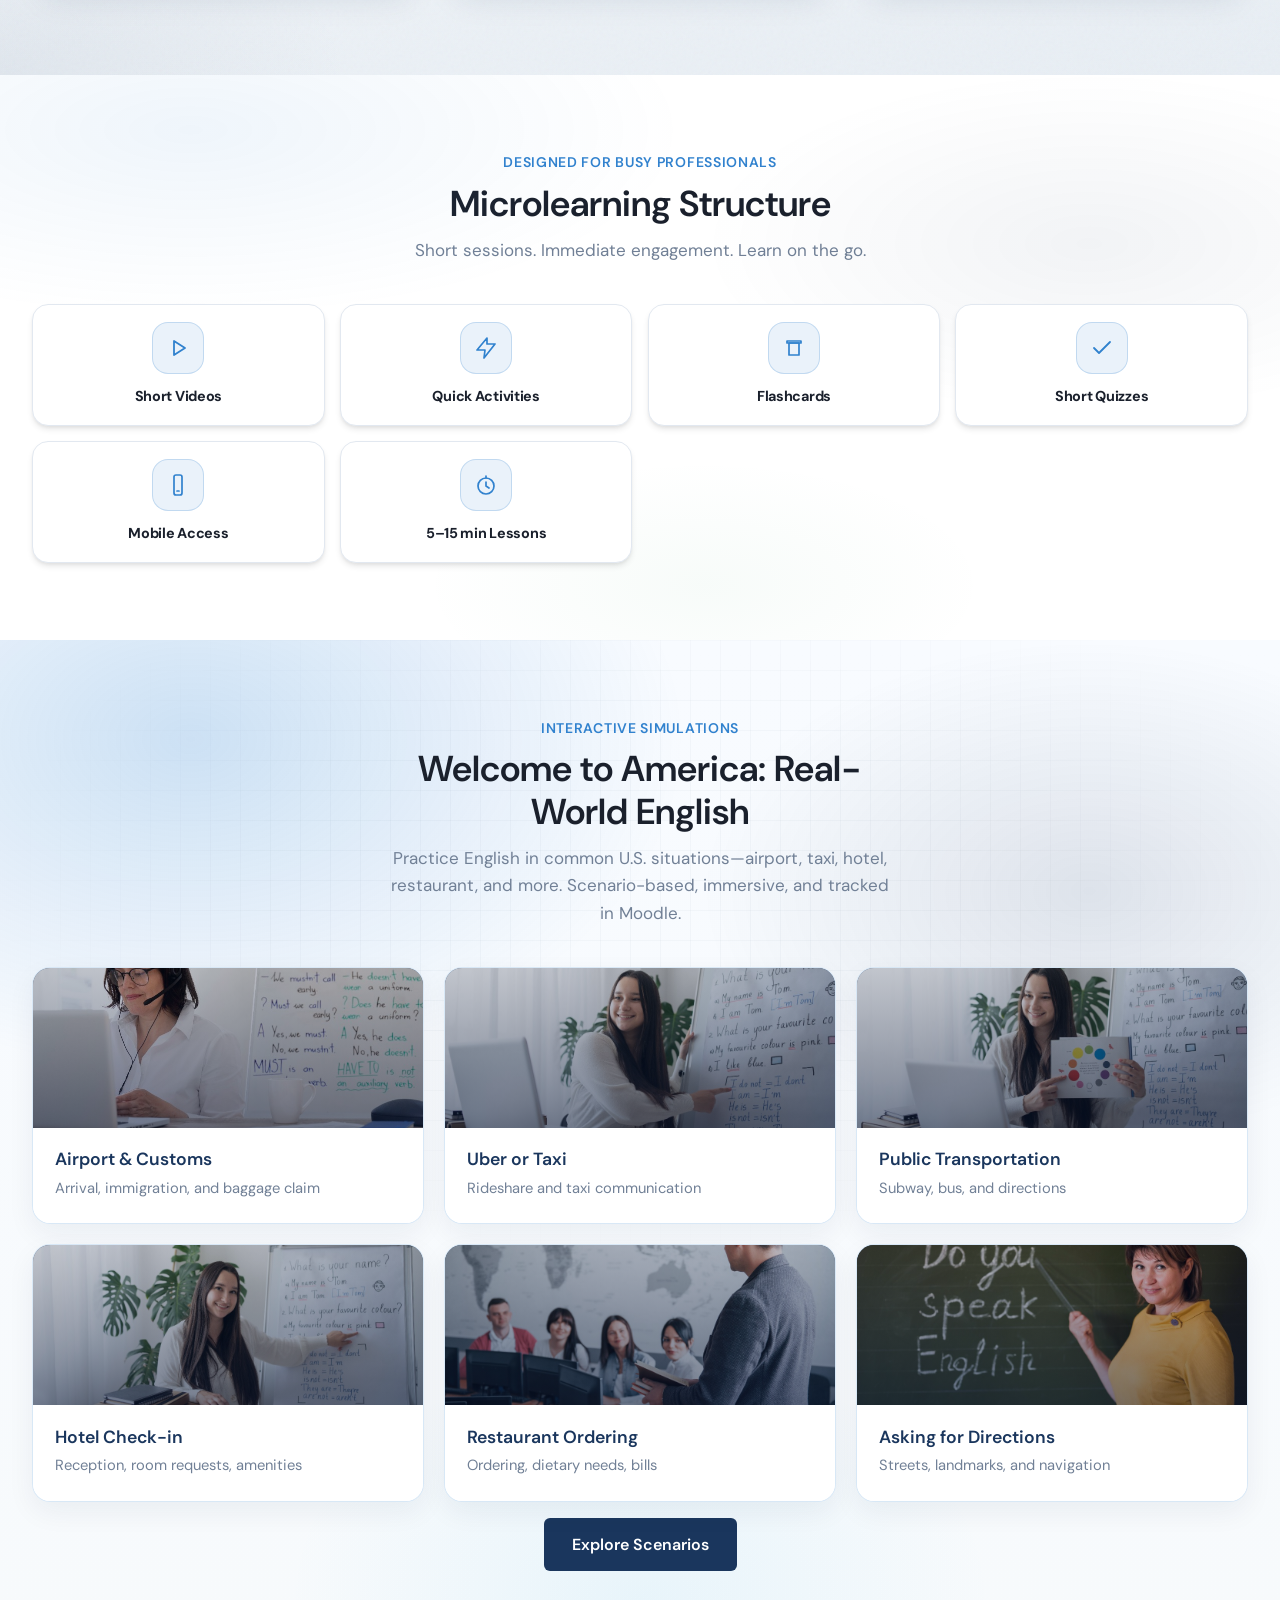
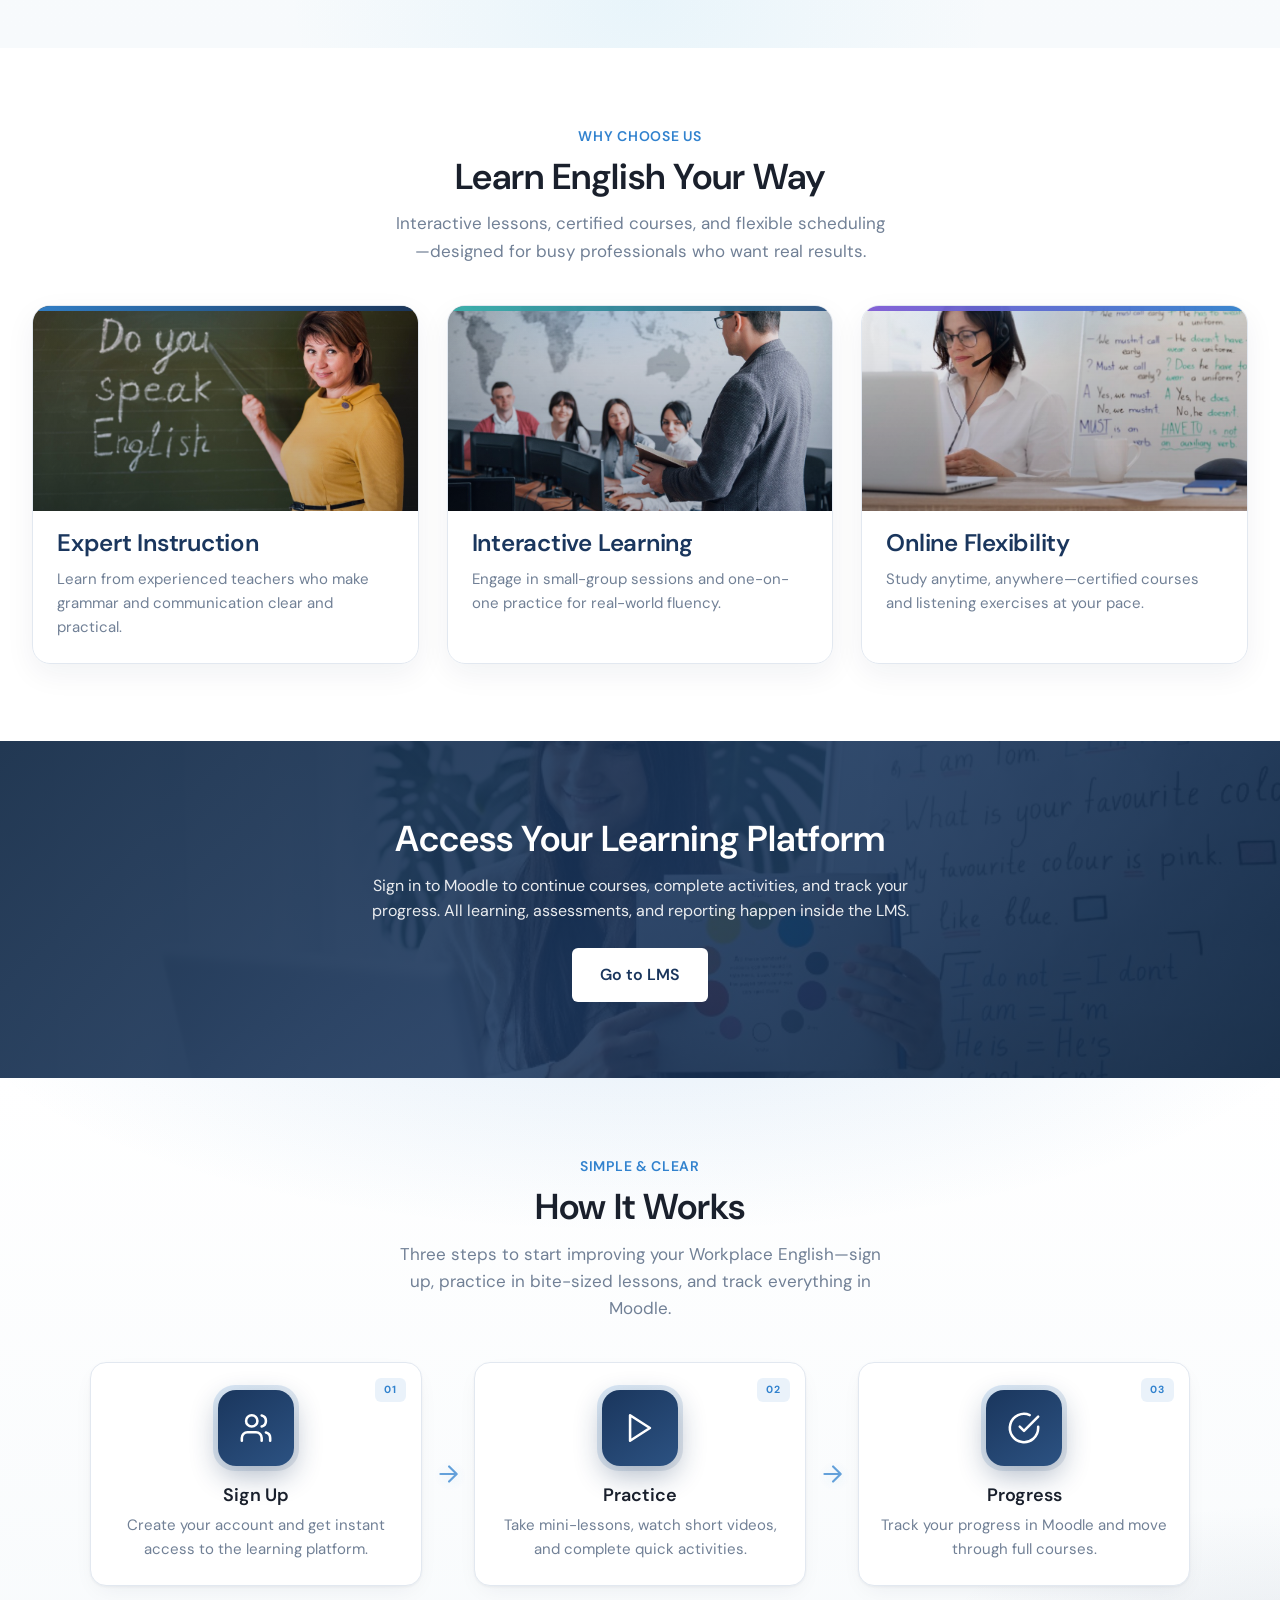
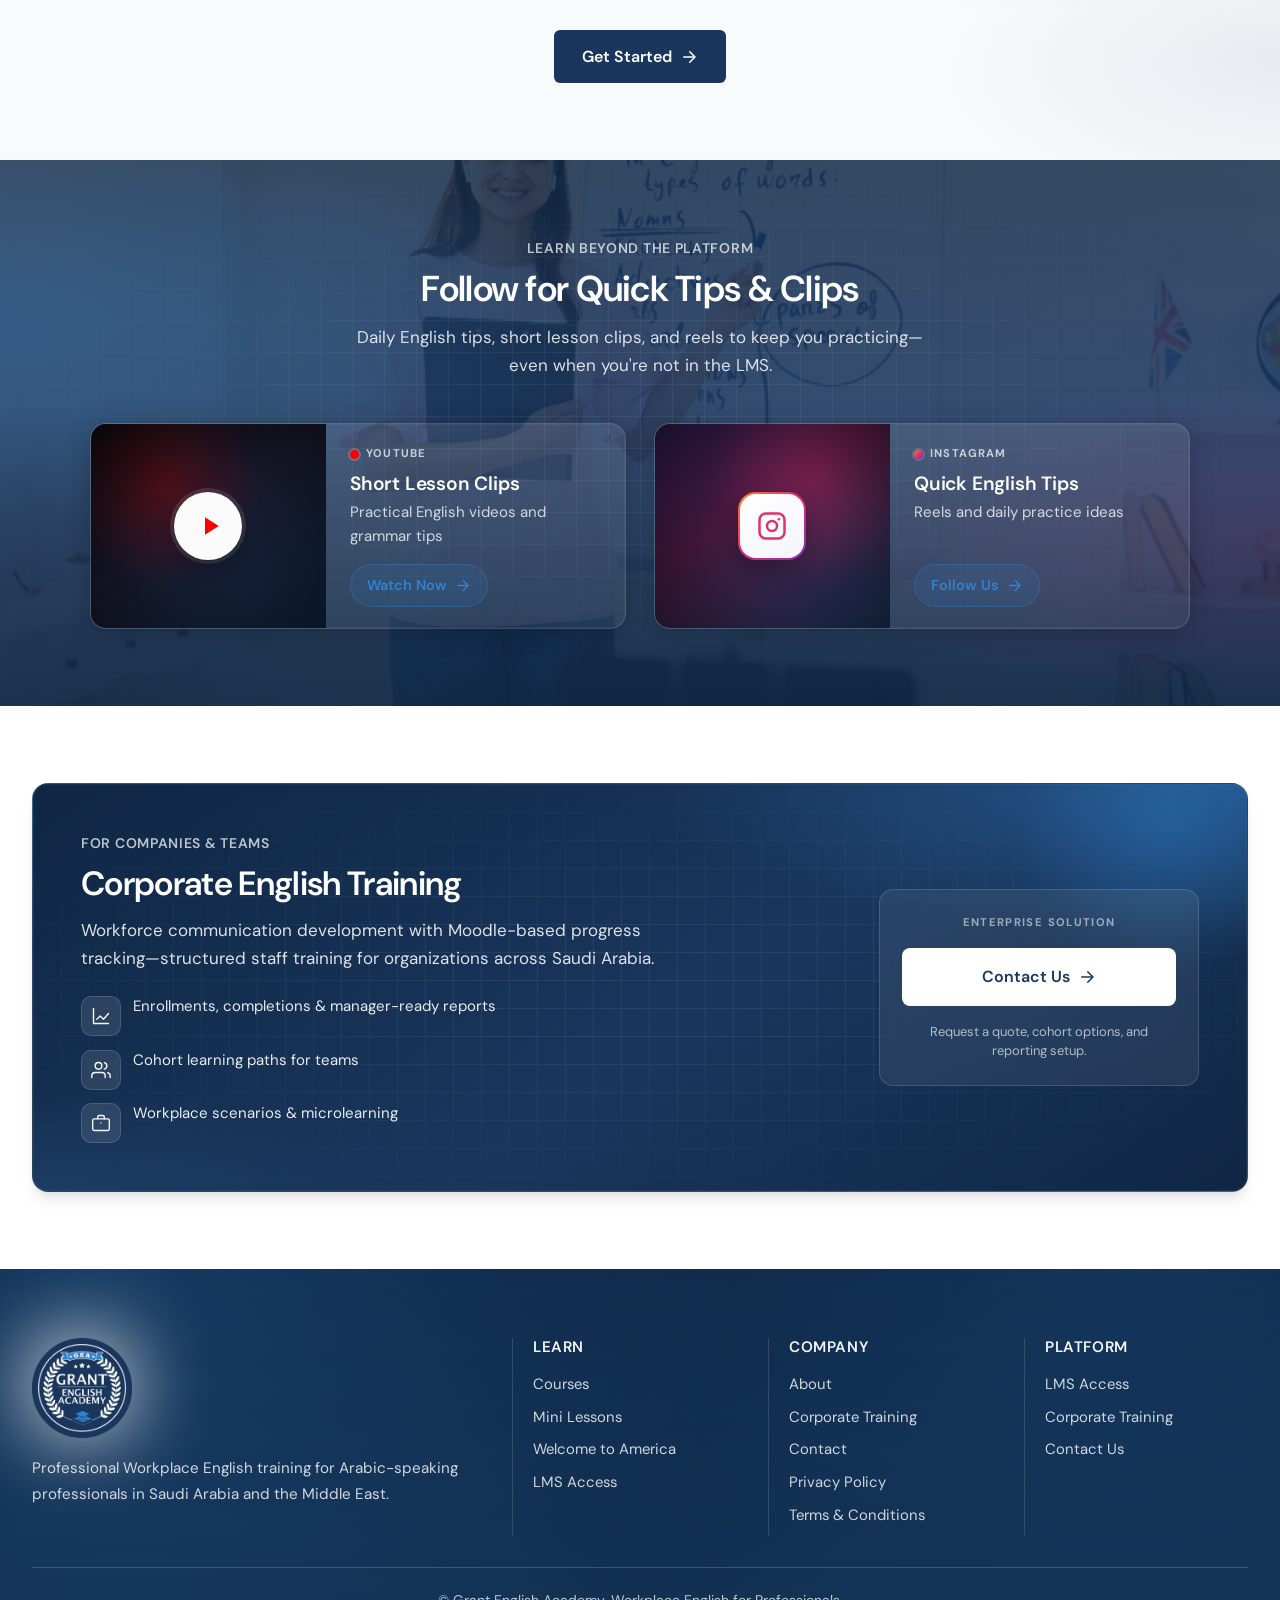
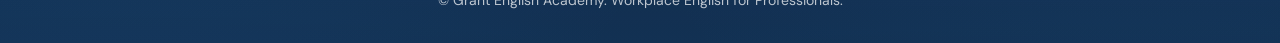
==== commit 74d44441: "fix btn" ====
--- a/index.html
+++ b/index.html
@@ -32,7 +32,7 @@
           <li><a href="books.html">E-Books</a></li>
           <li><a href="corporate-training.html">Corporate Training</a></li>
           <li><a href="contact.html">Contact</a></li>
-          <li><a href="welcome-to-america.html" class="btn-lms"><span class="nav-flag" aria-hidden="true"></span><span class="nav-flag-text">Welcome to America</span></a></li>
+          <li><a href="welcome-to-america.html" class="btn-lms" aria-label="Welcome to America"></a></li>
           <li><a href="lms-access.html" class="btn-lms">LMS Access</a></li>
         </ul>
       </nav>
--- a/css/styles.css
+++ b/css/styles.css
@@ -252,10 +252,17 @@
 
 /* Mobile CTA button inside dropdown */
 .nav-menu .btn-lms {
-  width: 100%;
+  width: 142px;
   justify-content: center;
   padding: 0.85rem 1rem;
   text-align: center;
+  padding: 0.55rem 1.15rem;
+  font-size: 0.9375rem;
+  flex-shrink: 0;
+  white-space: nowrap;
+  margin-left: 0.5rem;
+  transition: background 0.25s ease, transform 0.25s ease, box-shadow 0.25s ease, filter 0.25s ease;
+  display: inline-block;
 }
 
 .nav-list {
@@ -326,9 +333,54 @@
 .nav-list .btn-lms.active {
   background: var(--accent) !important;
 }
-
+/*
 .nav-list .btn-lms.active:hover {
   background: var(--accent-hover) !important;
+}
+*/
+/* Welcome to America tab uses provided banner image (instead of text) */
+.nav-list a.btn-lms[href="welcome-to-america.html"] {
+  background: url('../assets/welcome-to-america-tab.png') center / 100% 100% no-repeat !important;
+  position: relative;
+  overflow: hidden;
+  color: transparent !important; /* hide any remaining text color */
+  box-shadow: none !important;
+
+}
+
+.nav-list a.btn-lms[href="welcome-to-america.html"]::before,
+.nav-list a.btn-lms[href="welcome-to-america.html"]::after {
+  content: none !important;
+}
+
+/* Hide inner fallback flag/text spans; the button background contains the banner */
+.nav-list a.btn-lms[href="welcome-to-america.html"] .nav-flag,
+.nav-list a.btn-lms[href="welcome-to-america.html"] .nav-flag-text {
+  position: static;
+  width: auto;
+  height: auto;
+  margin: 0;
+  padding: 0;
+  overflow: visible;
+  clip: auto;
+  white-space: nowrap;
+  opacity: 0; /* keep layout size, but hide visual content */
+}
+
+/* .nav-list a.btn-lms[href="welcome-to-america.html"].active,
+.nav-list a.btn-lms[href="welcome-to-america.html"].active:hover {
+  background: url('../assets/welcome-to-america-tab.png') center / cover no-repeat !important;
+  color: transparent !important;
+} */
+
+/* Keep the pill sizing reasonable when using the banner image */
+.nav-list a.btn-lms[href="welcome-to-america.html"] {
+  padding-left: 1.15rem !important;
+  padding-right: 1.15rem !important;
+  width: 141px;
+  height: 41px;
+  border-radius: 14px;
+  display: block;
 }
 @media (max-width: 1179px) {
 .nav-menu {
@@ -459,11 +511,11 @@
   }
 
   .nav-list .btn-lms {
-    padding: 0.48rem 0.9rem;
-    font-size: 0.86rem;
+    /* padding: 0.48rem 0.9rem; */
+    /* font-size: 0.86rem; */
     margin-left: 0.35rem;
-    gap: 0.25rem;
-  }
+    /* gap: 0.25rem; */
+}
 
   /* Keep extra gap between the two CTA buttons smaller on tight desktops */
   .nav-list li:has(> a.btn-lms) + li:has(> a.btn-lms) {
@@ -489,6 +541,8 @@
     padding-left: 1rem;
     padding-right: 1rem;
   }
+
+ 
 }
 
 /* CTA Button in header */
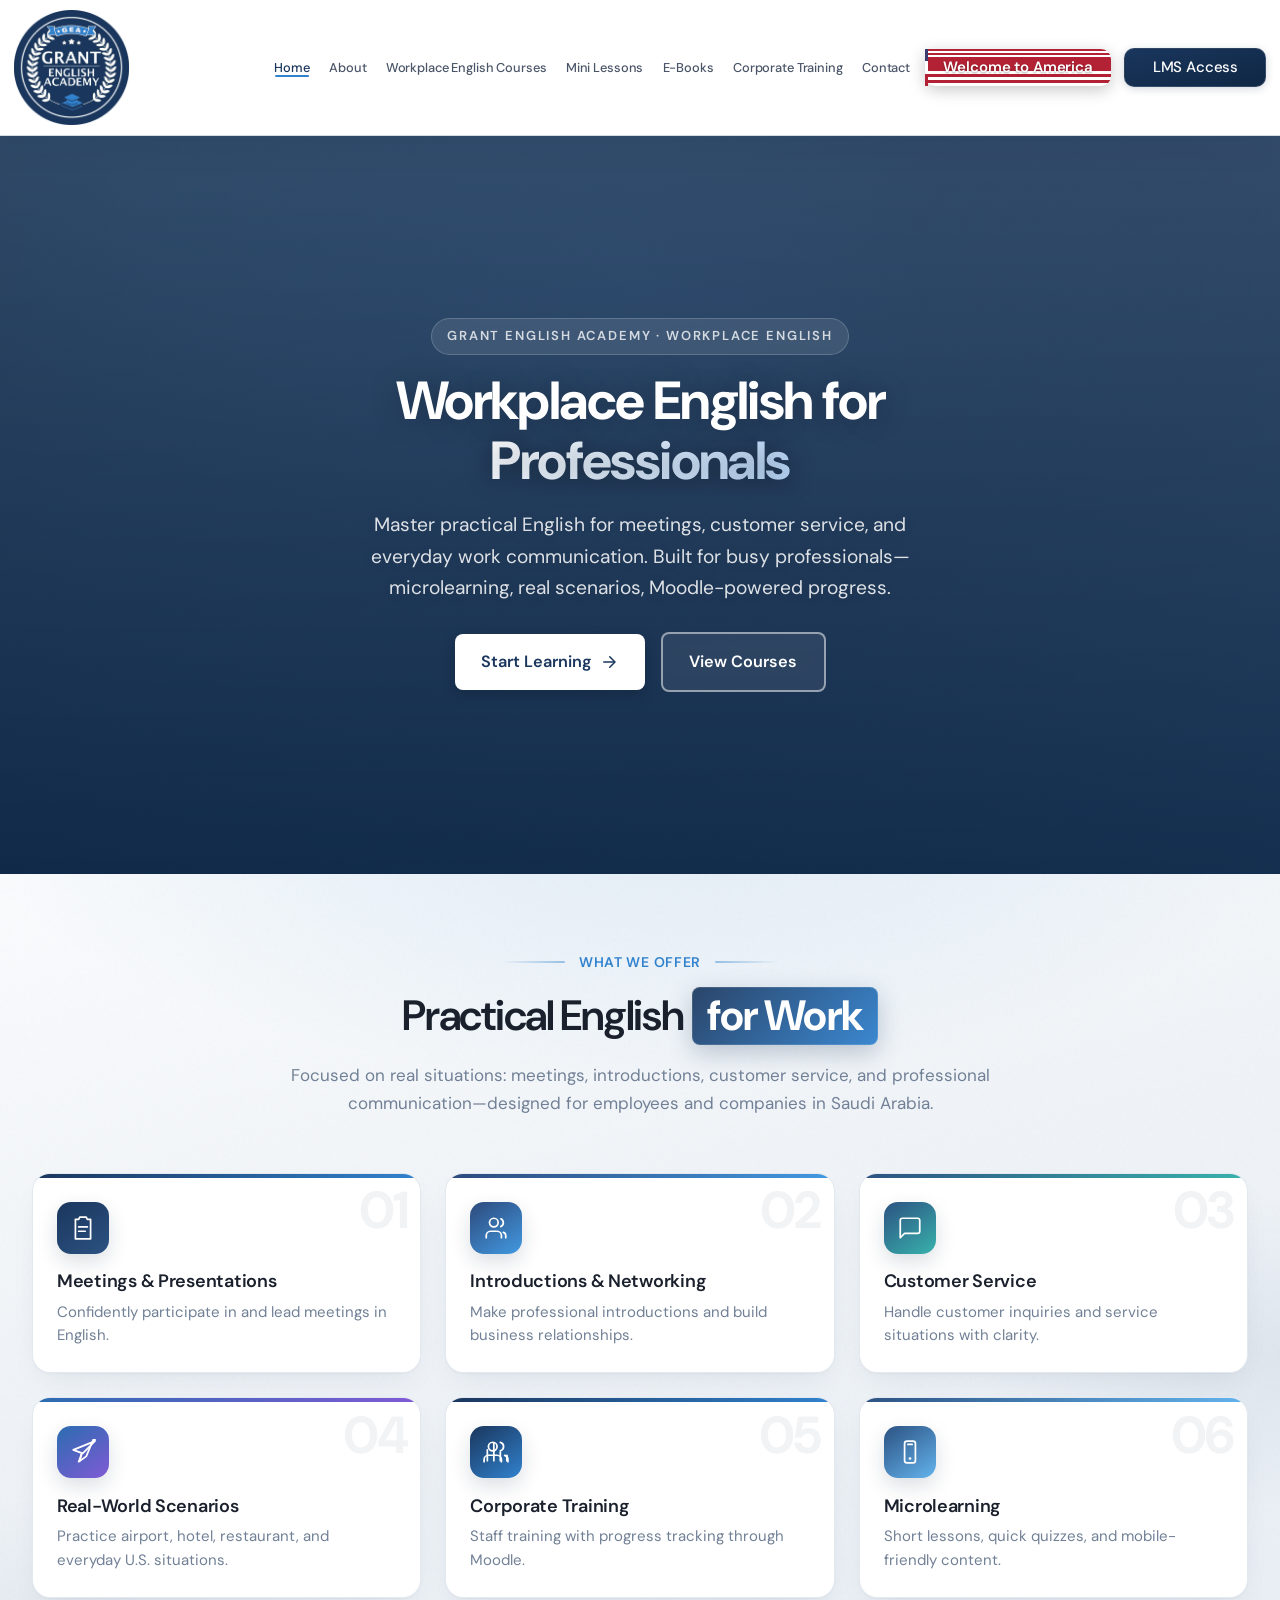
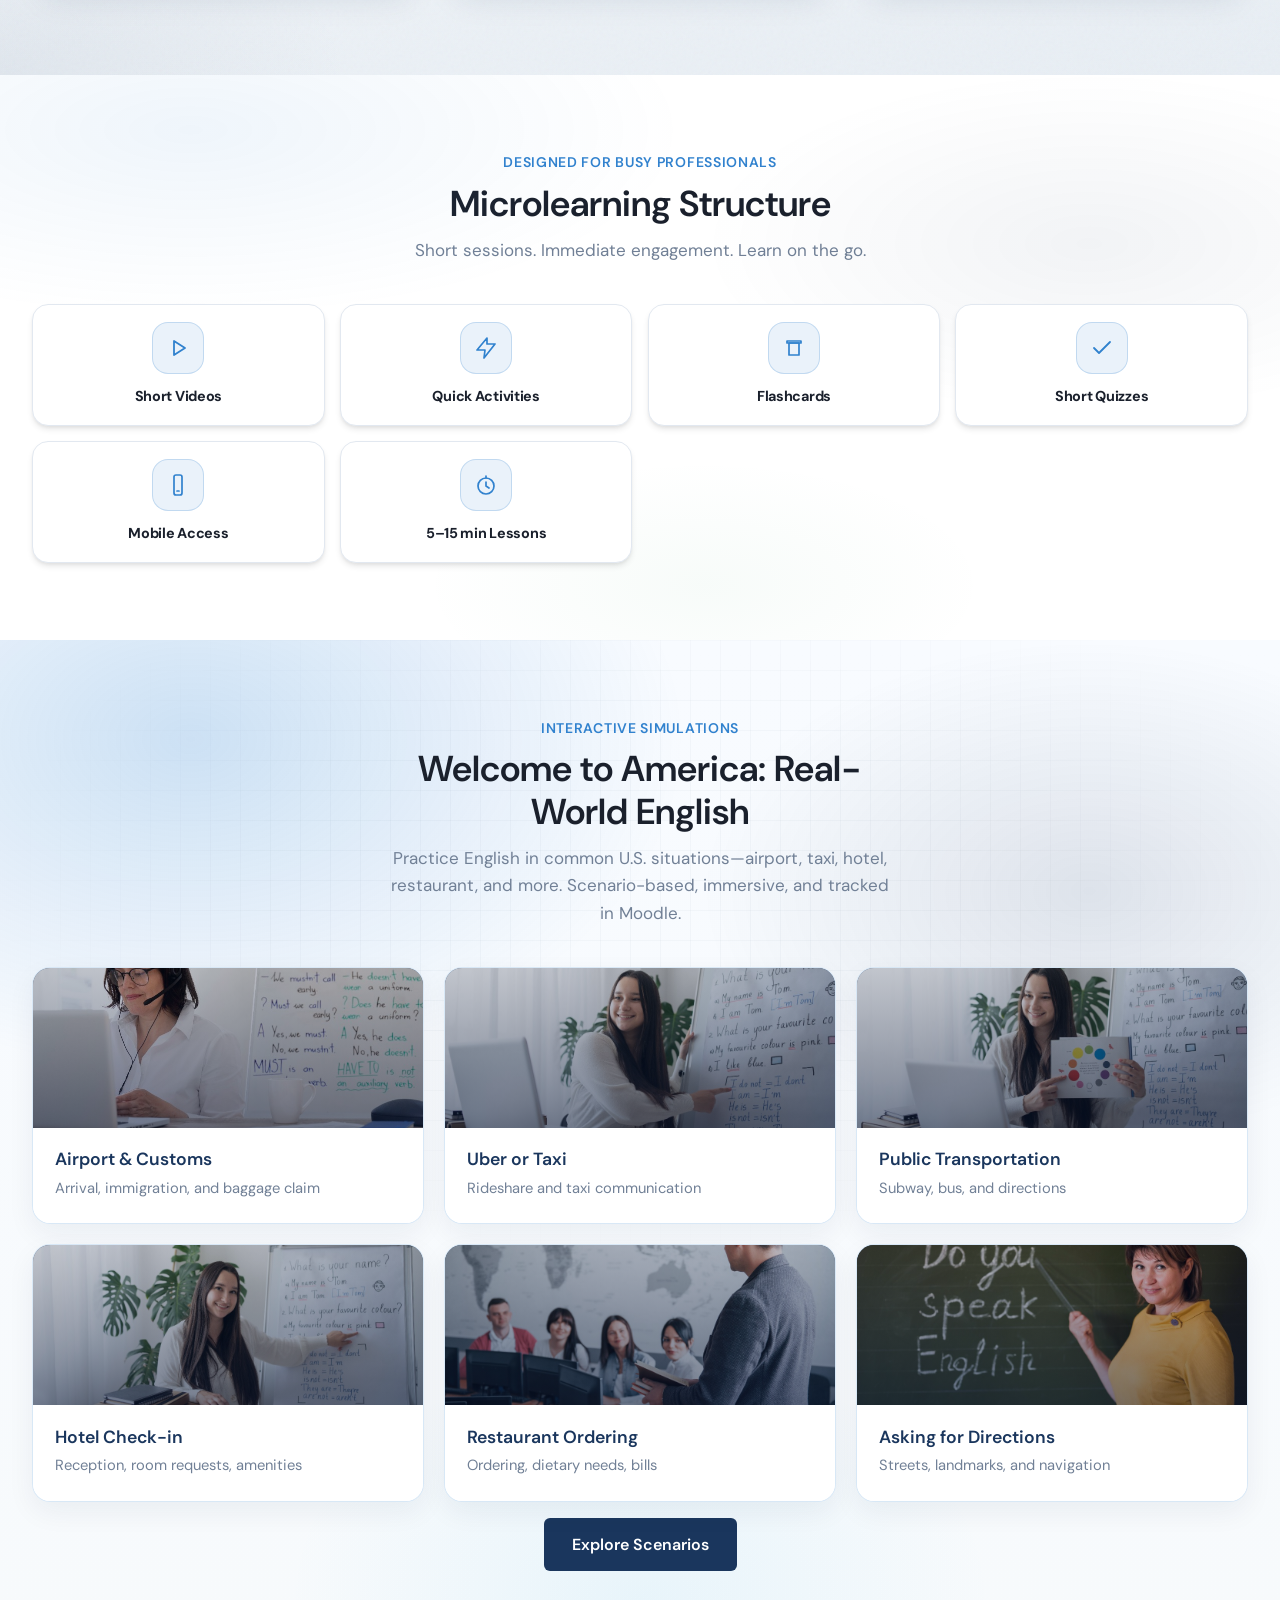
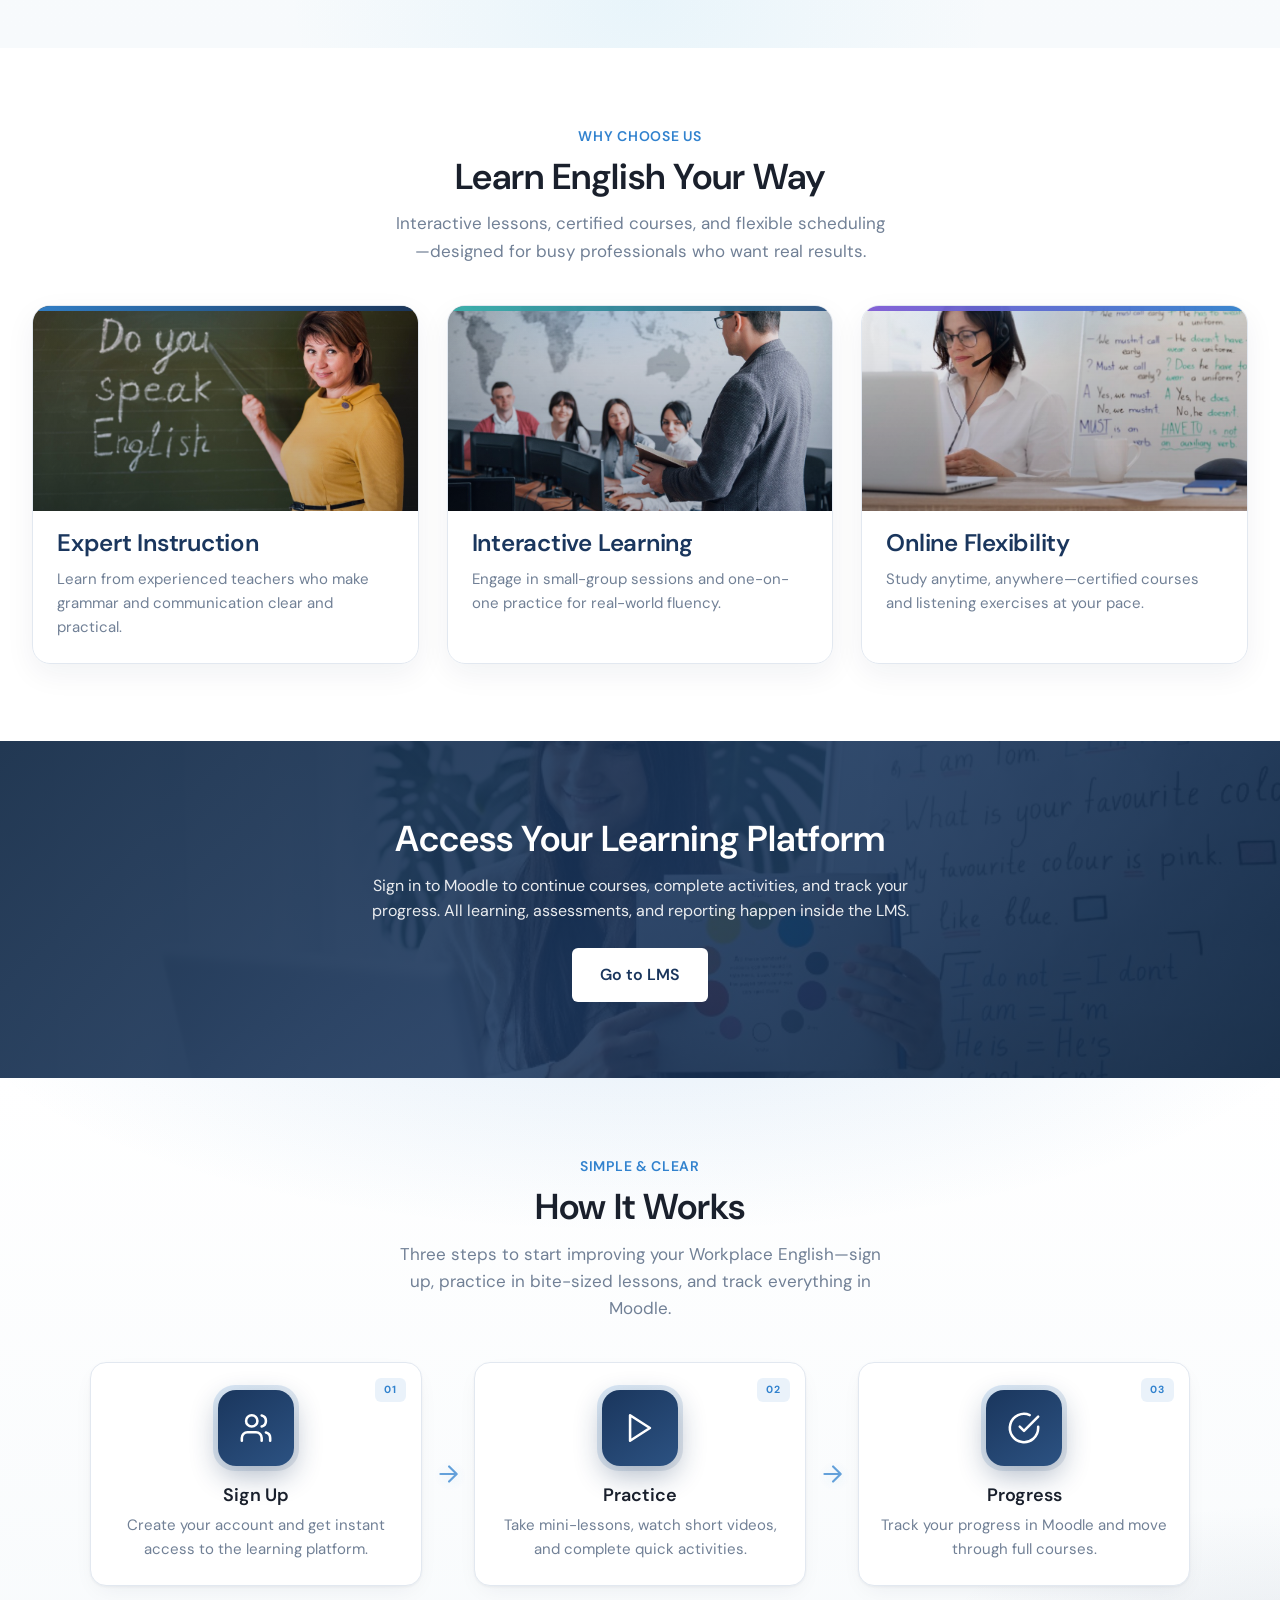
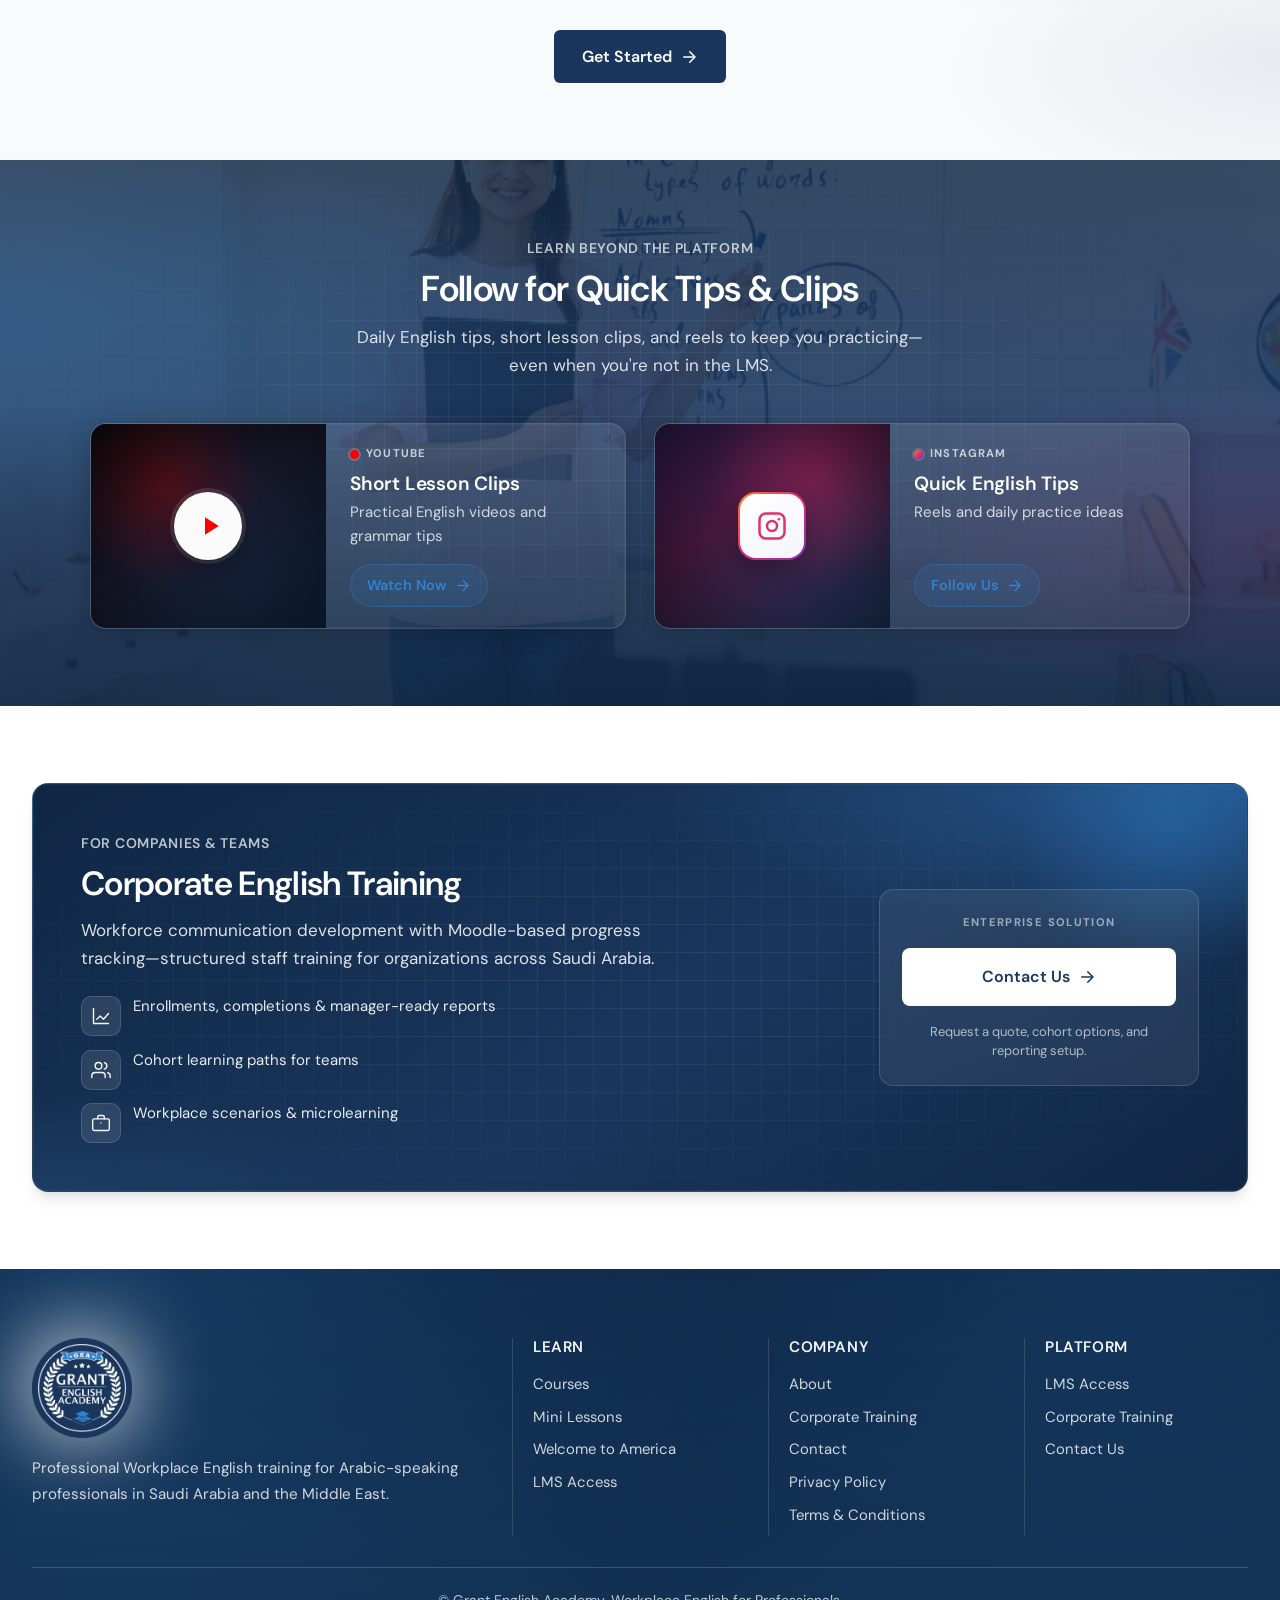
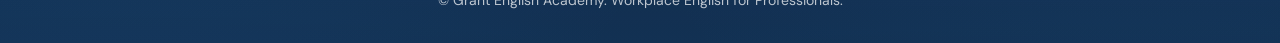
==== commit 2028cf7e: "fix" ====
--- a/index.html
+++ b/index.html
@@ -32,7 +32,7 @@
           <li><a href="books.html">E-Books</a></li>
           <li><a href="corporate-training.html">Corporate Training</a></li>
           <li><a href="contact.html">Contact</a></li>
-          <li><a href="welcome-to-america.html" class="btn-lms" aria-label="Welcome to America"></a></li>
+          <li><a href="welcome-to-america.html" class="btn-lms btn-lms-america">Welcome to America</a></li>
           <li><a href="lms-access.html" class="btn-lms">LMS Access</a></li>
         </ul>
       </nav>
--- a/css/styles.css
+++ b/css/styles.css
@@ -265,6 +265,13 @@
   display: inline-block;
 }
 
+/* Welcome to America label is longer than LMS — never use fixed 142px width */
+.nav-menu .btn-lms.btn-lms-america {
+  width: auto;
+  min-width: min-content;
+  max-width: 100%;
+}
+
 .nav-list {
   display: flex;
   flex-direction: column;
@@ -338,49 +345,127 @@
   background: var(--accent-hover) !important;
 }
 */
-/* Welcome to America tab uses provided banner image (instead of text) */
-.nav-list a.btn-lms[href="welcome-to-america.html"] {
-  background: url('../assets/welcome-to-america-tab.png') center / 100% 100% no-repeat !important;
-  position: relative;
-  overflow: hidden;
-  color: transparent !important; /* hide any remaining text color */
-  box-shadow: none !important;
-
-}
-
-.nav-list a.btn-lms[href="welcome-to-america.html"]::before,
-.nav-list a.btn-lms[href="welcome-to-america.html"]::after {
-  content: none !important;
-}
-
-/* Hide inner fallback flag/text spans; the button background contains the banner */
-.nav-list a.btn-lms[href="welcome-to-america.html"] .nav-flag,
-.nav-list a.btn-lms[href="welcome-to-america.html"] .nav-flag-text {
-  position: static;
-  width: auto;
-  height: auto;
-  margin: 0;
-  padding: 0;
+/*
+ * Welcome to America — header button only (American flag palette).
+ * Old Glory Red #B22234 · Blue #3C3B6E · White #FFFFFF
+ */
+.btn-lms.btn-lms-america {
+  --flag-red: #b22234;
+  --flag-blue: #3c3b6e;
+  --flag-white: #ffffff;
+  position: relative;
   overflow: visible;
-  clip: auto;
+  isolation: isolate;
+  z-index: 1;
+  max-width: none;
   white-space: nowrap;
-  opacity: 0; /* keep layout size, but hide visual content */
-}
-
-/* .nav-list a.btn-lms[href="welcome-to-america.html"].active,
-.nav-list a.btn-lms[href="welcome-to-america.html"].active:hover {
-  background: url('../assets/welcome-to-america-tab.png') center / cover no-repeat !important;
-  color: transparent !important;
-} */
-
-/* Keep the pill sizing reasonable when using the banner image */
-.nav-list a.btn-lms[href="welcome-to-america.html"] {
-  padding-left: 1.15rem !important;
-  padding-right: 1.15rem !important;
-  width: 141px;
-  height: 41px;
-  border-radius: 14px;
-  display: block;
+  font-weight: 600;
+
+  font-size: clamp(0.62rem, 0.85vw, 0.8rem);
+  line-height: 1.25;
+  text-align: center;
+  color: var(--flag-white) !important;
+  text-shadow: 0 1px 2px rgba(0, 0, 0, 0.35);
+  border: none !important;
+  border-radius:0 10px 10px 10px !important;
+  padding: 0.55rem 1.15rem!important;
+  background-color: var(--flag-red) !important;
+  background-image:
+    repeating-linear-gradient(
+      to bottom,
+      var(--flag-red) 0 2px,
+      var(--flag-white) 2px 4px
+    ),
+    repeating-linear-gradient(
+      to bottom,
+      var(--flag-red) 0 3px,
+      var(--flag-white) 3px 6px
+    ) !important;
+  background-size: 100% 8px, 100% 18px !important;
+  background-position: center top, center bottom !important;
+  background-repeat: no-repeat, no-repeat !important;
+  box-shadow: 0 4px 16px rgba(0, 0, 0, 0.22) !important;
+  transition:
+    transform 0.28s cubic-bezier(0.34, 1.56, 0.64, 1),
+    background 0.22s ease,
+    box-shadow 0.22s ease !important;
+}
+
+/* Left ribbon: vertical RWB */
+.btn-lms.btn-lms-america::before {
+  content: '';
+  position: absolute;
+  left: 0;
+  top: 0;
+  bottom: 0;
+  width: 5px;
+  z-index: 2;
+  pointer-events: none;
+  background: linear-gradient(
+    180deg,
+    var(--flag-blue) 0%,
+    var(--flag-blue) 33.33%,
+    var(--flag-white) 33.33%,
+    var(--flag-white) 66.66%,
+    var(--flag-red) 66.66%,
+    var(--flag-red) 100%
+  );
+}
+
+.btn-lms.btn-lms-america:hover,
+.nav-menu .btn-lms.btn-lms-america:hover {
+  color: var(--flag-white) !important;
+  transform: translateY(-3px) scale(1.01);
+  filter: none;
+  text-shadow: 0 2px 4px rgba(0, 0, 0, 0.35);
+  background: var(--flag-blue) !important;
+  background-image: none !important;
+  box-shadow: 0 6px 20px rgba(60, 59, 110, 0.45) !important;
+}
+
+.btn-lms.btn-lms-america:focus-visible {
+  outline: 2px solid var(--flag-white);
+  outline-offset: 3px;
+  box-shadow: 0 4px 16px rgba(0, 0, 0, 0.25) !important;
+}
+
+.nav-list .btn-lms.btn-lms-america.active,
+.nav-list .btn-lms.btn-lms-america[aria-current="page"] {
+  text-decoration: none !important;
+  color: var(--flag-white) !important;
+  background: #8b1528 !important;
+  background-image: none !important;
+  box-shadow: 0 4px 16px rgba(0, 0, 0, 0.3) !important;
+}
+
+.nav-list .btn-lms.btn-lms-america.active:hover,
+.nav-list .btn-lms.btn-lms-america[aria-current="page"]:hover {
+  background: var(--flag-blue) !important;
+  filter: none;
+  transform: translateY(-2px) scale(1.01);
+  box-shadow: 0 6px 20px rgba(60, 59, 110, 0.45) !important;
+}
+
+/* Mobile drawer only: wrap label; compact — do not apply on desktop (prevents 2-line breakout) */
+@media (max-width: 1179px) {
+  .nav-menu .btn-lms.btn-lms-america {
+    width: auto;
+    min-width: min-content;
+    max-width: 100%;
+    white-space: normal;
+    hyphens: auto;
+    padding: 0.55rem 1rem !important;
+    text-transform: none;
+    letter-spacing: 0.04em;
+  }
+}
+
+/* Desktop: keep CTA on one line */
+@media (min-width: 1180px) {
+  .nav-list .btn-lms.btn-lms-america {
+    white-space: nowrap;
+    max-width: none;
+  }
 }
 @media (max-width: 1179px) {
 .nav-menu {
@@ -496,30 +581,31 @@
   .nav-list .btn-lms:hover {
     filter: brightness(1.05);
   }
-}
-
-/* Desktop but tighter widths: keep single-line and reduce spacing */
-@media (min-width: 1180px) and (max-width: 1280px) {
+
+  .nav-list .btn-lms.btn-lms-america:hover {
+    filter: none;
+  }
+}
+
+/* Desktop but tighter widths (laptops / small windows): nav + America CTA compact */
+@media (min-width: 1180px) and (max-width: 1440px) {
   .nav-list {
     flex-wrap: nowrap;
-    gap: 0.1rem;
+    gap: 0.08rem;
   }
 
   .nav-list a {
-    padding: 0.45rem 0.6rem;
-    font-size: 0.82rem;
+    padding: 0.45rem 0.5rem;
+    font-size: 0.8rem;
   }
 
   .nav-list .btn-lms {
-    /* padding: 0.48rem 0.9rem; */
-    /* font-size: 0.86rem; */
-    margin-left: 0.35rem;
-    /* gap: 0.25rem; */
-}
+    margin-left: 0.3rem;
+  }
 
   /* Keep extra gap between the two CTA buttons smaller on tight desktops */
   .nav-list li:has(> a.btn-lms) + li:has(> a.btn-lms) {
-    margin-left: 0.55rem;
+    margin-left: 0.45rem;
   }
 
   /* Make the flag icon a bit smaller + tighter spacing */
@@ -534,15 +620,26 @@
   }
 
   .header-inner {
-    gap: 0.7rem;
+    gap: 0.55rem;
   }
 
   .header .container {
-    padding-left: 1rem;
-    padding-right: 1rem;
-  }
-
+    padding-left: 0.85rem;
+    padding-right: 0.85rem;
+  }
+
+  /* Welcome to America: smaller type, thin ribbon — avoids overlap with Contact */
  
+
+  .nav-list .btn-lms.btn-lms-america::before {
+    width: 3px;
+  }
+
+  .nav-list .btn-lms.btn-lms-america:hover,
+  .nav-list .btn-lms.btn-lms-america.active:hover,
+  .nav-list .btn-lms.btn-lms-america[aria-current="page"]:hover {
+    transform: translateY(-2px);
+  }
 }
 
 /* CTA Button in header */
@@ -642,7 +739,9 @@
 
 @media (prefers-reduced-motion: reduce) {
   .btn-lms:hover,
-  .nav-menu .btn-lms:hover {
+  .nav-menu .btn-lms:hover,
+  .btn-lms.btn-lms-america:hover,
+  .nav-menu .btn-lms.btn-lms-america:hover {
     transform: none;
   }
 
@@ -3203,7 +3302,7 @@
 }
 
 .page-hero--america {
-  background-image: url('../assets/america-1.png');
+  background-image: url('../assets/america-hero-flag.png');
 }
 
 .page-hero--corporate {
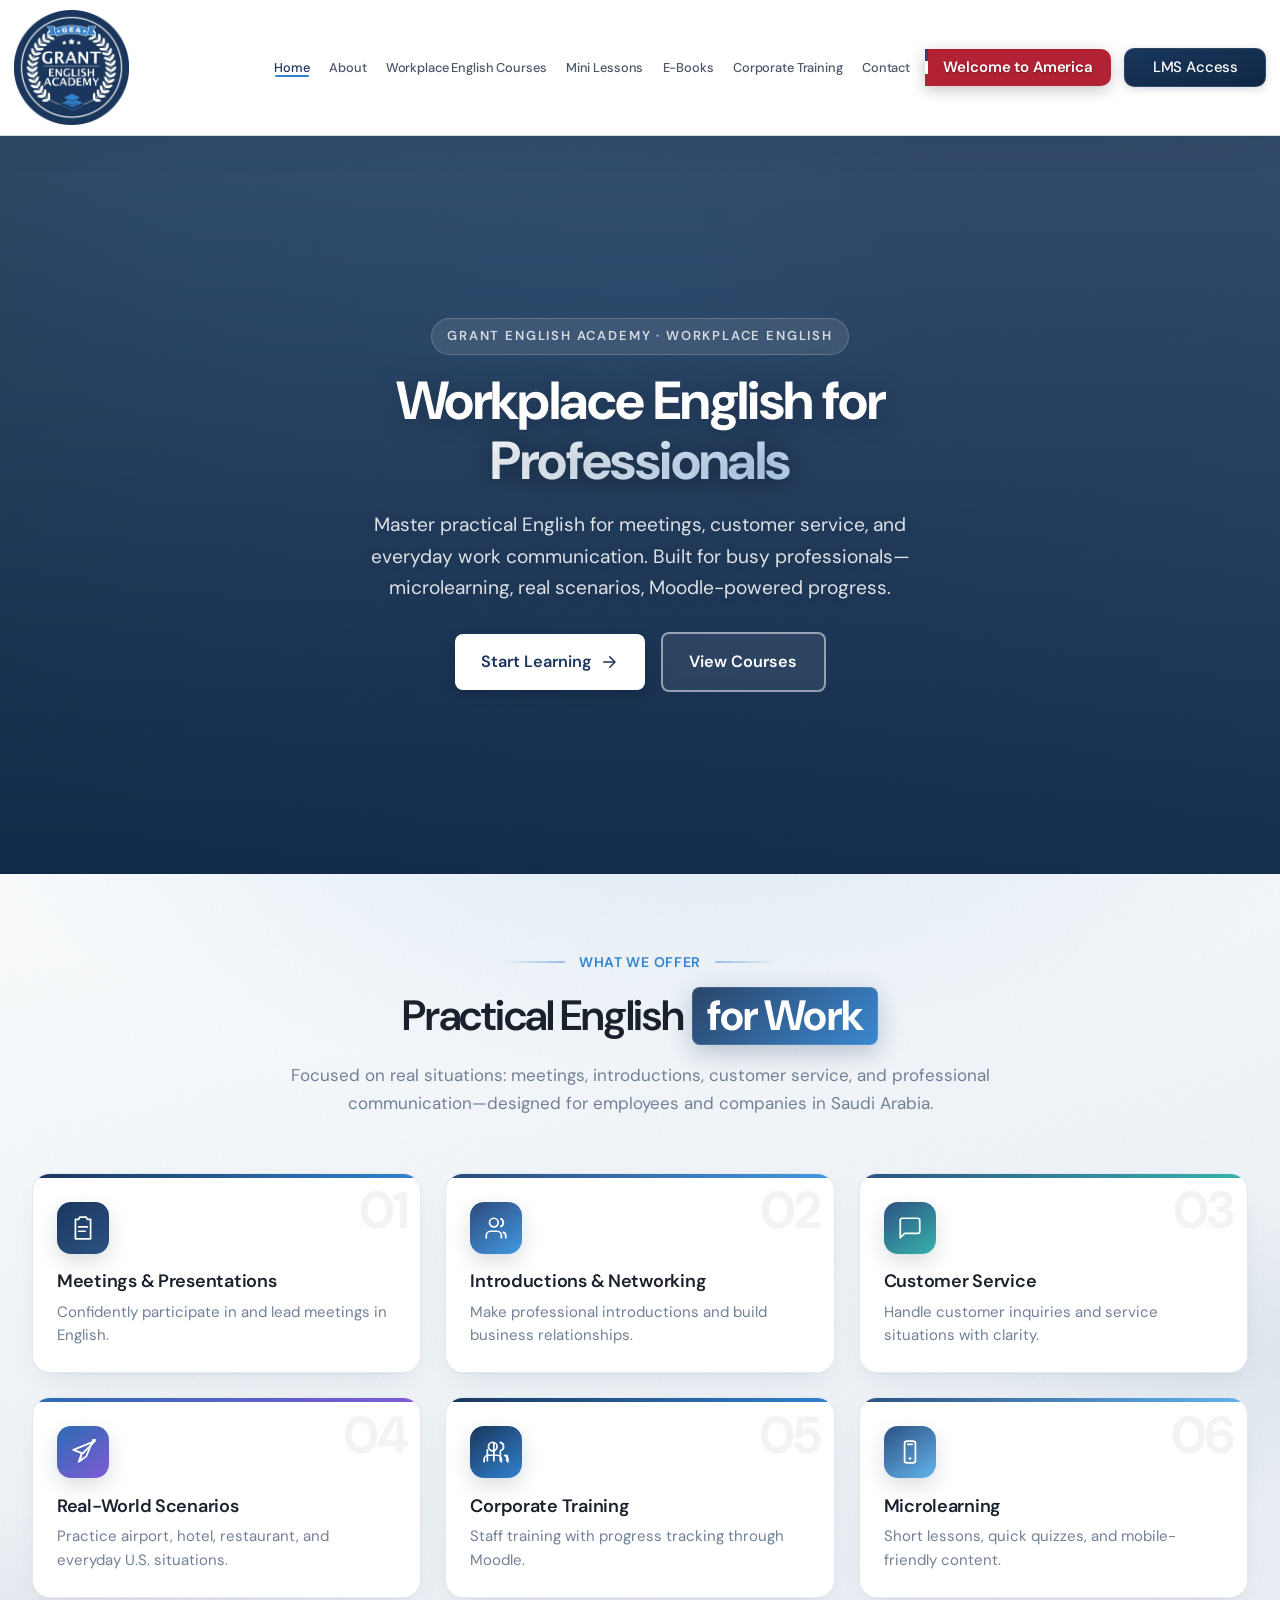
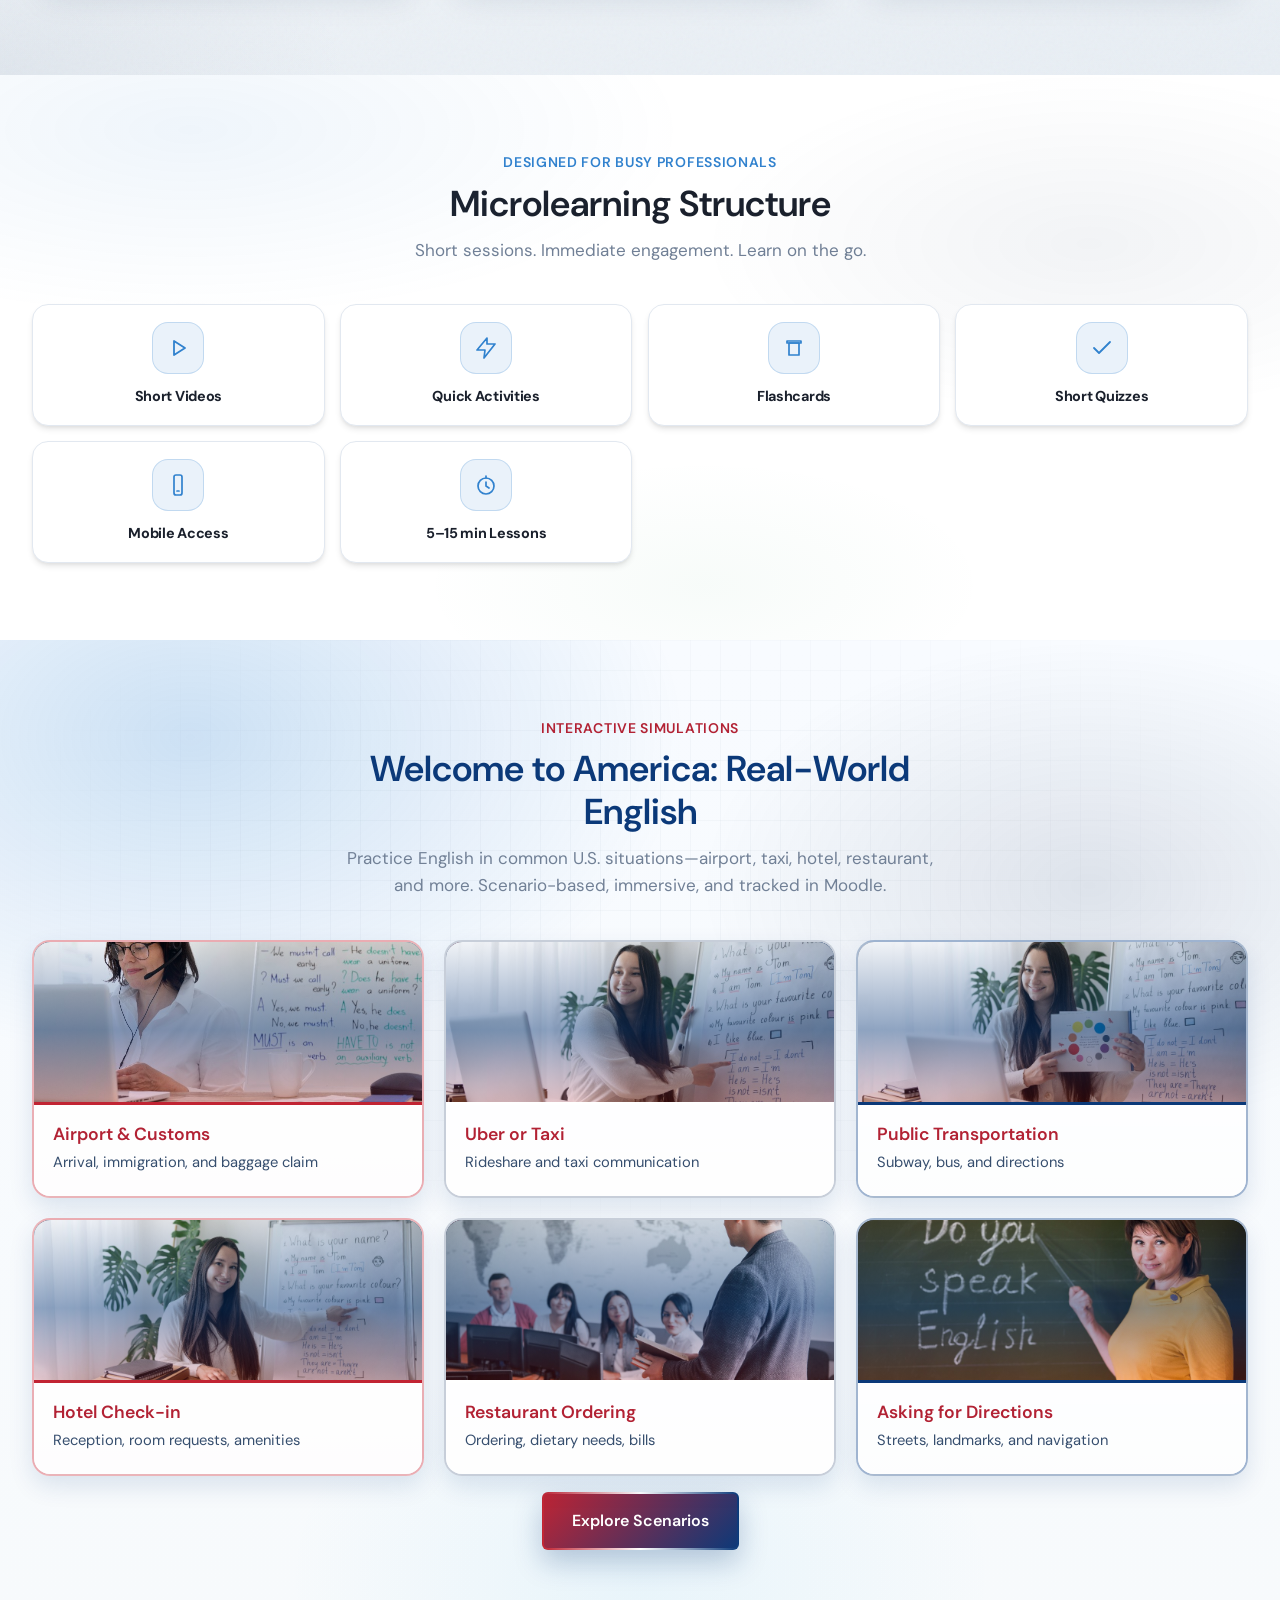
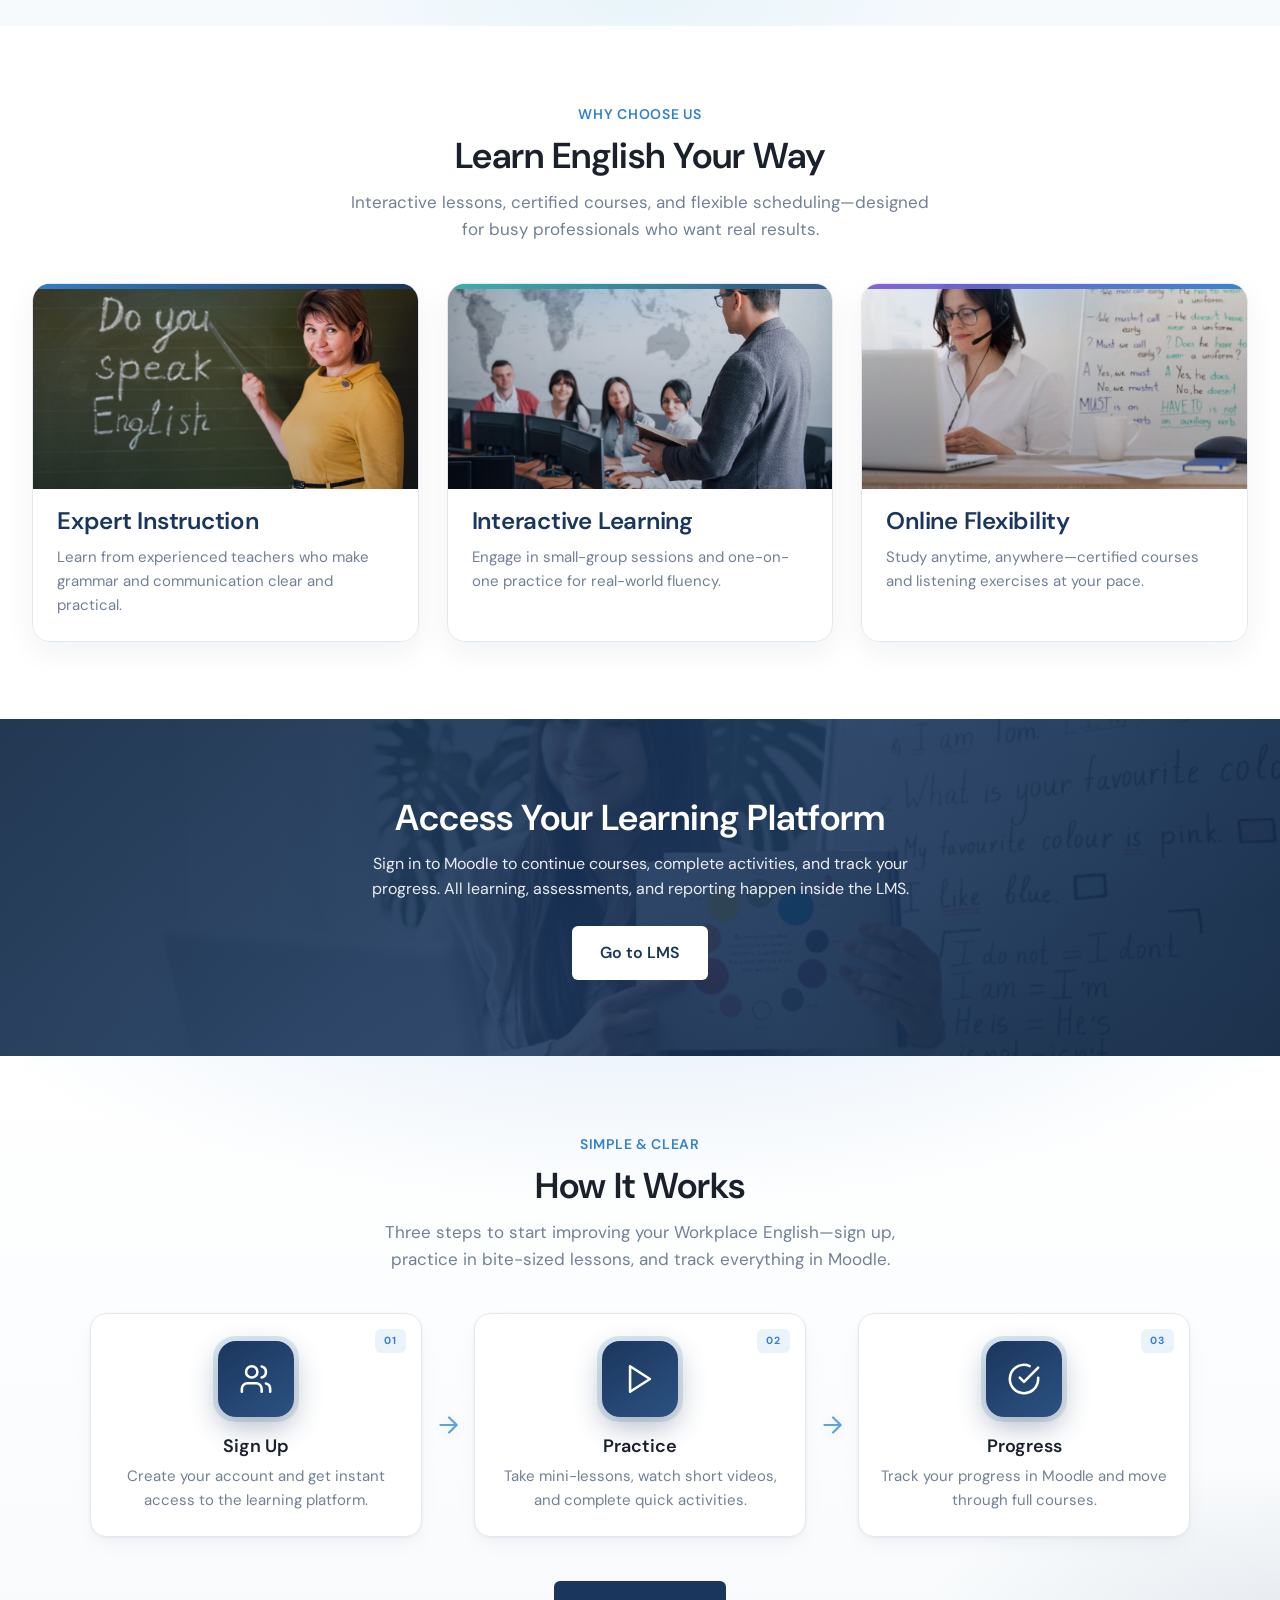
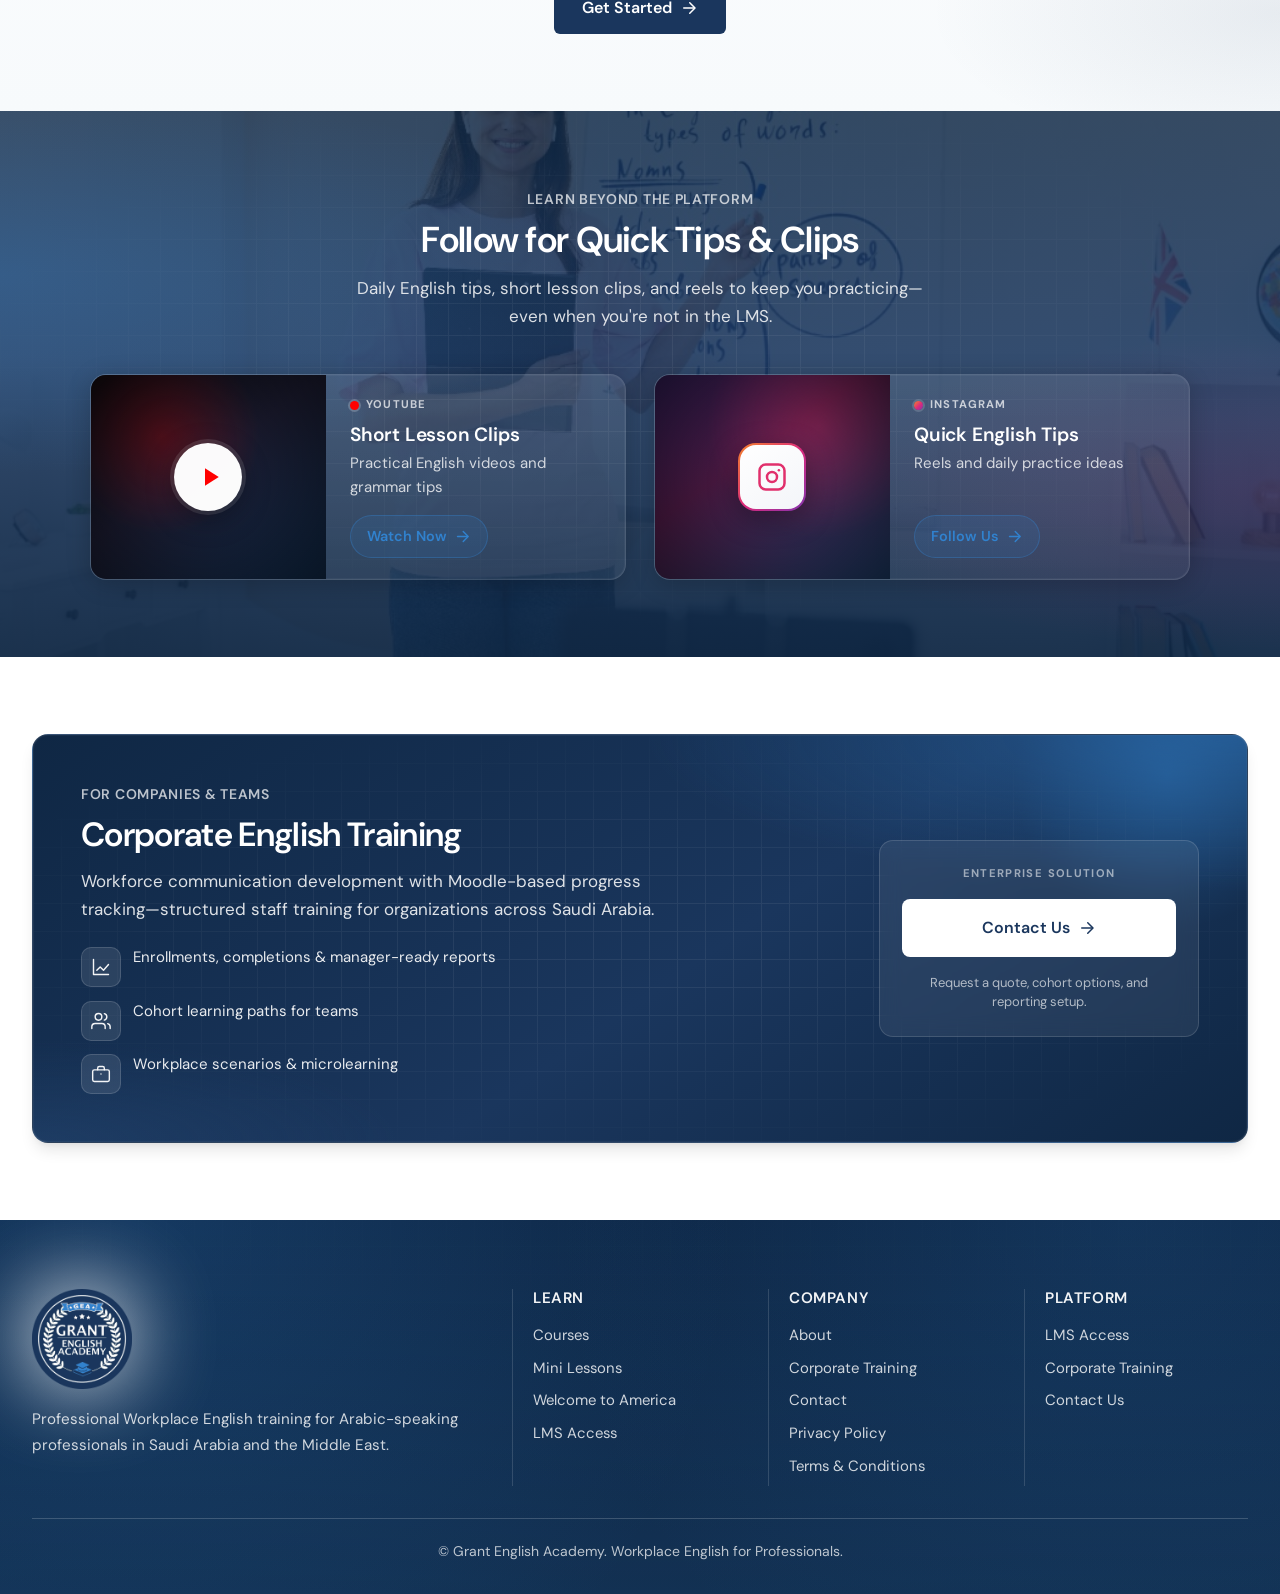
==== commit cf5526cf: "done" ====
--- a/index.html
+++ b/index.html
@@ -207,7 +207,7 @@
     </section>
 
     <!-- Welcome to America -->
-    <section class="welcome-america animate-section">
+    <section class=" welcome-america-page welcome-america animate-section">
       <div class="container">
         <div class="section-header">
           <p class="section-label">Interactive Simulations</p>
--- a/css/styles.css
+++ b/css/styles.css
@@ -349,7 +349,7 @@
  * Welcome to America — header button only (American flag palette).
  * Old Glory Red #B22234 · Blue #3C3B6E · White #FFFFFF
  */
-.btn-lms.btn-lms-america {
+ .btn-lms.btn-lms-america {
   --flag-red: #b22234;
   --flag-blue: #3c3b6e;
   --flag-white: #ffffff;
@@ -360,35 +360,32 @@
   max-width: none;
   white-space: nowrap;
   font-weight: 600;
-
   font-size: clamp(0.62rem, 0.85vw, 0.8rem);
   line-height: 1.25;
   text-align: center;
   color: var(--flag-white) !important;
   text-shadow: 0 1px 2px rgba(0, 0, 0, 0.35);
   border: none !important;
-  border-radius:0 10px 10px 10px !important;
+  border-radius: 0 10px 10px 00px !important;
   padding: 0.55rem 1.15rem!important;
-  background-color: var(--flag-red) !important;
-  background-image:
-    repeating-linear-gradient(
-      to bottom,
-      var(--flag-red) 0 2px,
-      var(--flag-white) 2px 4px
-    ),
-    repeating-linear-gradient(
-      to bottom,
-      var(--flag-red) 0 3px,
-      var(--flag-white) 3px 6px
-    ) !important;
-  background-size: 100% 8px, 100% 18px !important;
-  background-position: center top, center bottom !important;
-  background-repeat: no-repeat, no-repeat !important;
+  background: var(--flag-red) !important;
+  /* background-image: repeating-linear-gradient(
+    to bottom,
+    var(--flag-red) 0 2px,
+    var(--flag-white) 2px 4px
+  ),
+  repeating-linear-gradient(
+    to bottom,
+    var(--flag-red) 0 3px,
+    var(--flag-white) 3px 6px
+  ) !important; */
+  /* background-size: 100% 8px, 100% 18px !important; */
+  /* background-position: center top, center bottom !important; */
+  /* background-repeat: no-repeat, no-repeat !important; */
   box-shadow: 0 4px 16px rgba(0, 0, 0, 0.22) !important;
-  transition:
-    transform 0.28s cubic-bezier(0.34, 1.56, 0.64, 1),
-    background 0.22s ease,
-    box-shadow 0.22s ease !important;
+  transition: transform 0.28s cubic-bezier(0.34, 1.56, 0.64, 1),
+  background 0.22s ease,
+  box-shadow 0.22s ease !important;
 }
 
 /* Left ribbon: vertical RWB */
@@ -1041,7 +1038,7 @@
 .section-header {
   text-align: center;
   margin-bottom: 2.5rem;
-  max-width: 500px;
+  max-width: 600px;
   margin-left: auto;
   margin-right: auto;
 }
@@ -1918,6 +1915,174 @@
   margin-top: 0;
   font-size: 0.92rem;
 }
+
+/* Welcome to America page: patriotic red/white/blue treatment */
+.welcome-america-page.welcome-america .scenario-card {
+  --usa-accent: #0b3979;
+  --usa-soft: #eef4ff;
+  --usa-border: rgba(11, 57, 121, 0.34);
+  --usa-ribbon: linear-gradient(90deg, #b22234 0%, #ffffff 50%, #0b3979 100%);
+  background: linear-gradient(180deg, #ffffff 0%, var(--usa-soft) 100%);
+  border: 2px solid var(--usa-border);
+  isolation: isolate;
+  transition: transform 0.28s ease, box-shadow 0.28s ease, border-color 0.28s ease;
+  box-shadow:
+    0 10px 24px rgba(11, 57, 121, 0.12),
+    0 0 0 1px rgba(255, 255, 255, 0.75) inset;
+}
+
+.welcome-america-page.welcome-america .scenario-card:hover {
+  border-color: var(--usa-accent);
+  transform: translateY(-6px);
+  box-shadow:
+    0 20px 50px rgba(11, 57, 121, 0.20),
+    0 0 0 1px rgba(255, 255, 255, 0.8) inset;
+}
+
+.welcome-america-page.welcome-america .scenario-card:nth-child(3n + 1) {
+  --usa-accent: #c12433;
+  --usa-soft: #fff2f4;
+  --usa-border: rgba(193, 36, 51, 0.34);
+  --usa-ribbon: linear-gradient(90deg, #b22234 0%, #fbd0d6 55%, #ffffff 100%);
+}
+
+.welcome-america-page.welcome-america .scenario-card:nth-child(3n + 2) {
+  --usa-accent: #ffffff;
+  --usa-soft: #ffffff;
+  --usa-border: rgba(131, 146, 171, 0.45);
+  --usa-ribbon: linear-gradient(90deg, #b22234 0%, #ffffff 50%, #0b3979 100%);
+}
+
+.welcome-america-page.welcome-america .scenario-card:nth-child(3n + 3) {
+  --usa-accent: #0b3979;
+  --usa-soft: #eef4ff;
+  --usa-border: rgba(11, 57, 121, 0.35);
+  --usa-ribbon: linear-gradient(90deg, #ffffff 0%, #adc3e8 45%, #0b3979 100%);
+}
+
+.welcome-america-page.welcome-america .scenario-card::before {
+  content: "";
+  position: absolute;
+  top: 0;
+  left: 0;
+  right: 0;
+  height: 5px;
+  z-index: 1;
+  background: var(--usa-ribbon);
+  opacity: 0.95;
+}
+
+.welcome-america-page.welcome-america .scenario-card::after {
+  content: "";
+  position: absolute;
+  inset: 0;
+  z-index: 0;
+  pointer-events: none;
+  background:
+    radial-gradient(ellipse 58% 44% at 18% 2%, rgba(193, 36, 51, 0.14) 0%, transparent 62%),
+    linear-gradient(180deg, rgba(255, 255, 255, 0) 0%, rgba(11, 57, 121, 0.08) 100%);
+  opacity: 0.9;
+}
+
+.welcome-america-page.welcome-america .scenario-icon.scenario-image::after {
+  background: linear-gradient(
+    180deg,
+    rgba(11, 57, 121, 0.06) 0%,
+    rgba(11, 57, 121, 0.46) 55%,
+    rgba(193, 36, 51, 0.20) 100%
+  );
+}
+
+.welcome-america-page.welcome-america .scenario-card .card-body {
+  background: rgba(255, 255, 255, 0.94);
+  border-top: 3px solid var(--usa-accent);
+  padding: 1.2rem 1.2rem 1.35rem;
+}
+
+.welcome-america-page.welcome-america .scenario-card .card-body h3 {
+  color: #b22234;
+}
+
+.welcome-america-page.welcome-america .scenario-card .card-body p {
+  color: #364e6e;
+  line-height: 1.58;
+}
+
+.welcome-america-page.welcome-america .scenario-card:focus-visible {
+  outline: 3px solid #0b3979;
+}
+
+.welcome-america-page.welcome-america .section-label {
+  color: #b22234;
+}
+
+.welcome-america-page.welcome-america .section-title {
+  color: #0b3979;
+}
+
+.welcome-america-page.welcome-america .text-center .btn.btn-primary {
+  border: 2px solid transparent;
+  color: #ffffff;
+  background-image:
+    linear-gradient(135deg, #c12433 0%, #0b3979 100%),
+    linear-gradient(90deg, #c12433 0%, #ffffff 50%, #0b3979 100%);
+  background-origin: border-box;
+  background-clip: padding-box, border-box;
+  box-shadow: 0 12px 28px rgba(11, 57, 121, 0.26);
+}
+
+.welcome-america-page.welcome-america .text-center .btn.btn-primary:hover {
+  transform: translateY(-2px);
+  box-shadow: 0 16px 34px rgba(11, 57, 121, 0.30);
+  filter: saturate(1.06);
+}
+
+.welcome-america-page.welcome-america-how-card {
+  position: relative;
+  overflow: hidden;
+  border: 1px solid rgba(11, 57, 121, 0.24);
+  border-radius: 18px;
+  background:
+    linear-gradient(180deg, rgba(255, 255, 255, 0.98) 0%, rgba(244, 248, 255, 0.98) 100%);
+  box-shadow:
+    0 14px 34px rgba(11, 57, 121, 0.10),
+    0 0 0 1px rgba(255, 255, 255, 0.8) inset;
+}
+
+.welcome-america-page.welcome-america-how-card::before {
+  content: "";
+  position: absolute;
+  left: 0;
+  right: 0;
+  top: 0;
+  height: 6px;
+  border-radius: 18px 18px 0 0;
+  background: linear-gradient(90deg, #b22234 0%, #ffffff 50%, #3c3b6e 100%);
+  pointer-events: none;
+}
+
+.welcome-america-page.welcome-america-how-card::after {
+  content: "";
+  position: absolute;
+  inset: 0;
+  pointer-events: none;
+  background:
+    radial-gradient(ellipse 60% 48% at 12% 12%, rgba(178, 34, 52, 0.09) 0%, transparent 62%),
+    radial-gradient(ellipse 58% 46% at 88% 88%, rgba(60, 59, 110, 0.10) 0%, transparent 62%);
+}
+
+.welcome-america-page.welcome-america-how-card h3 {
+  color: #b22234;
+  position: relative;
+  z-index: 1;
+}
+
+.welcome-america-page.welcome-america-how-card p {
+  color: #223a59;
+  position: relative;
+  z-index: 1;
+}
+
 
 /* ========== About: Welcome to America Inner Enhancements ========== */
 .welcome-america-how-card {
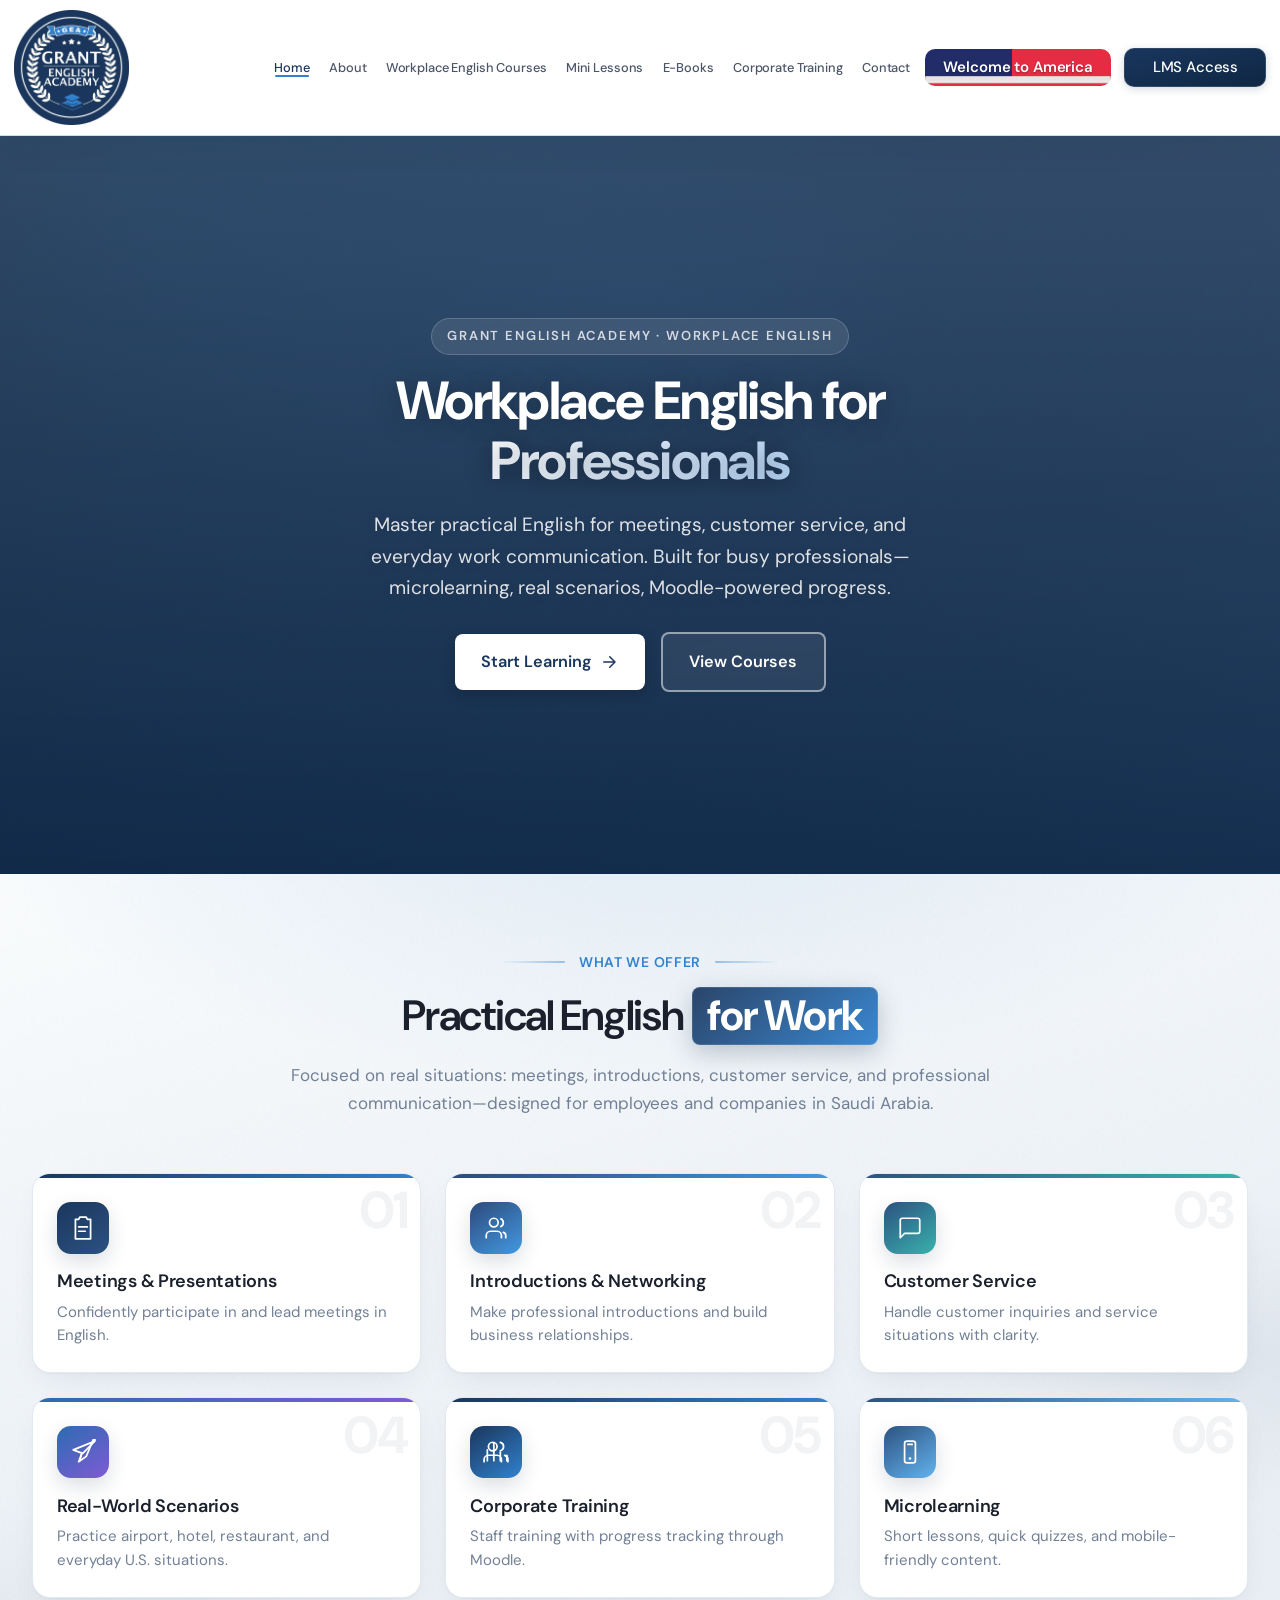
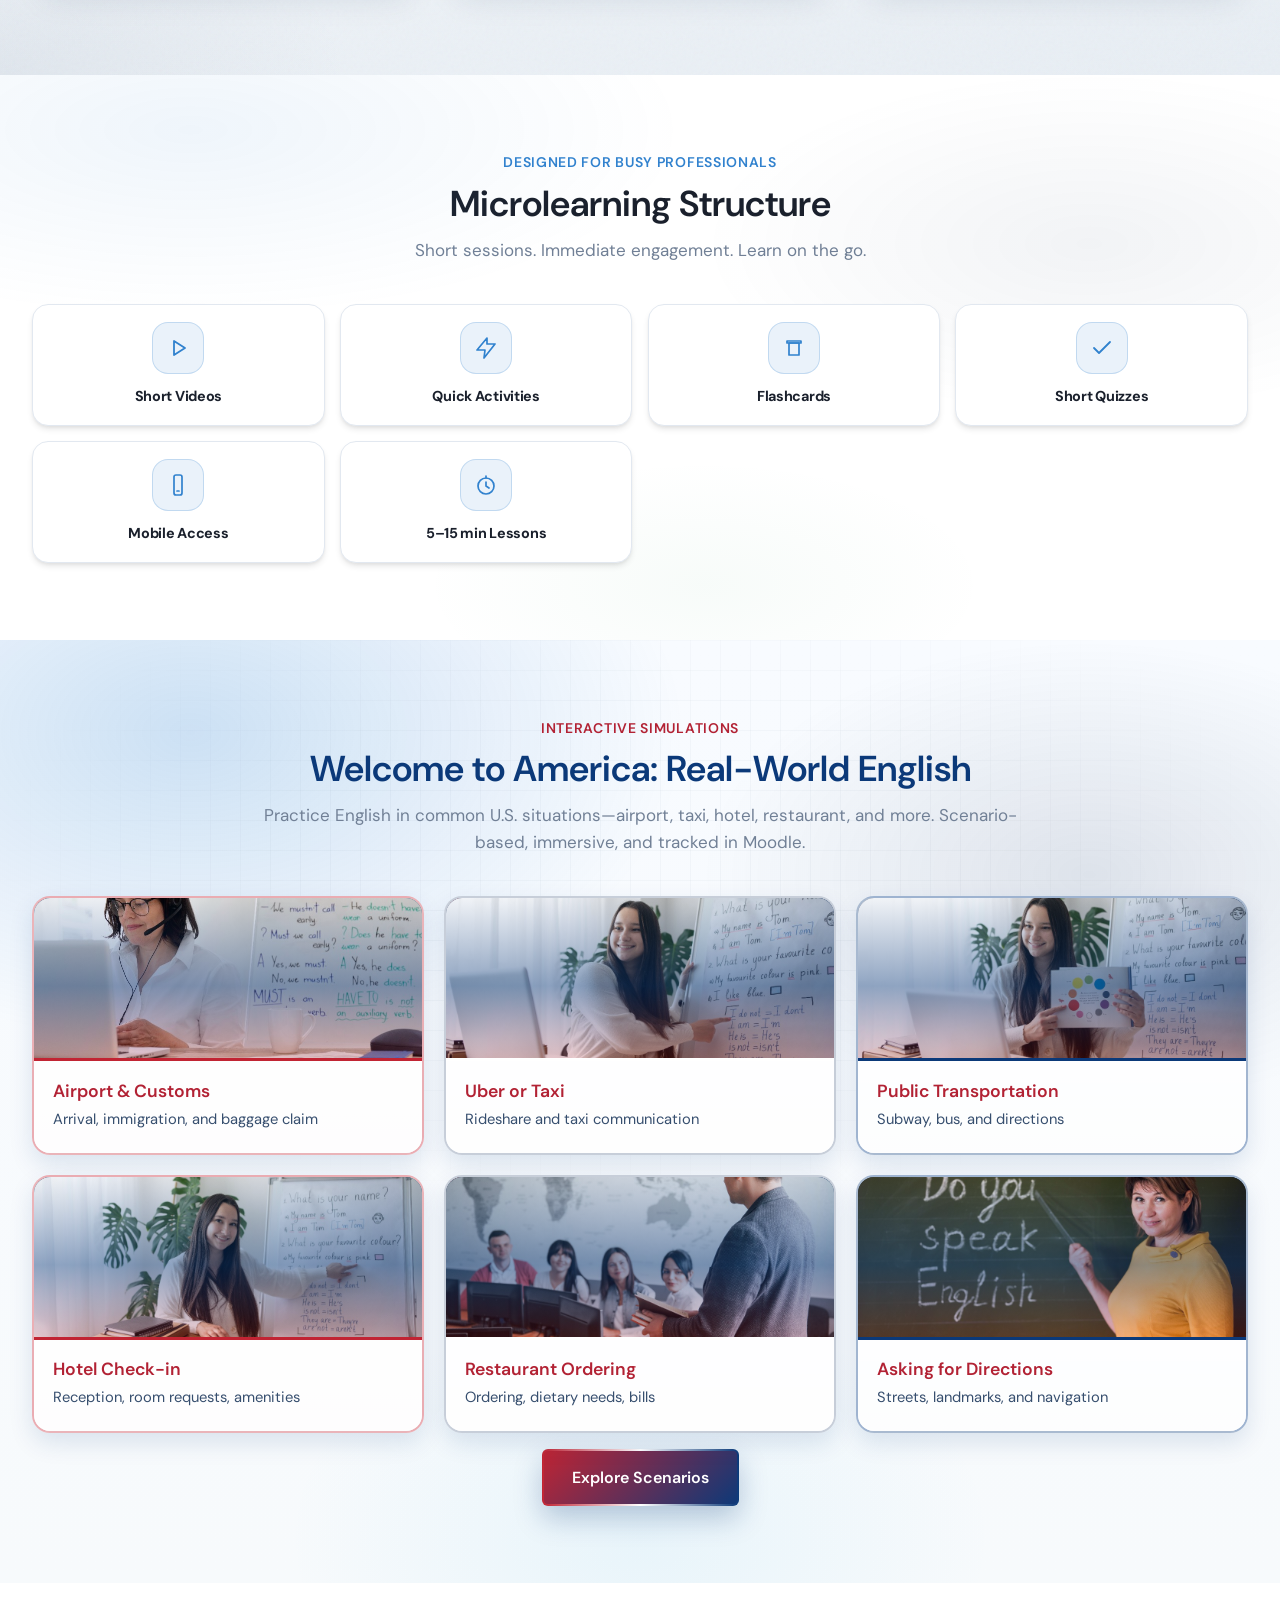
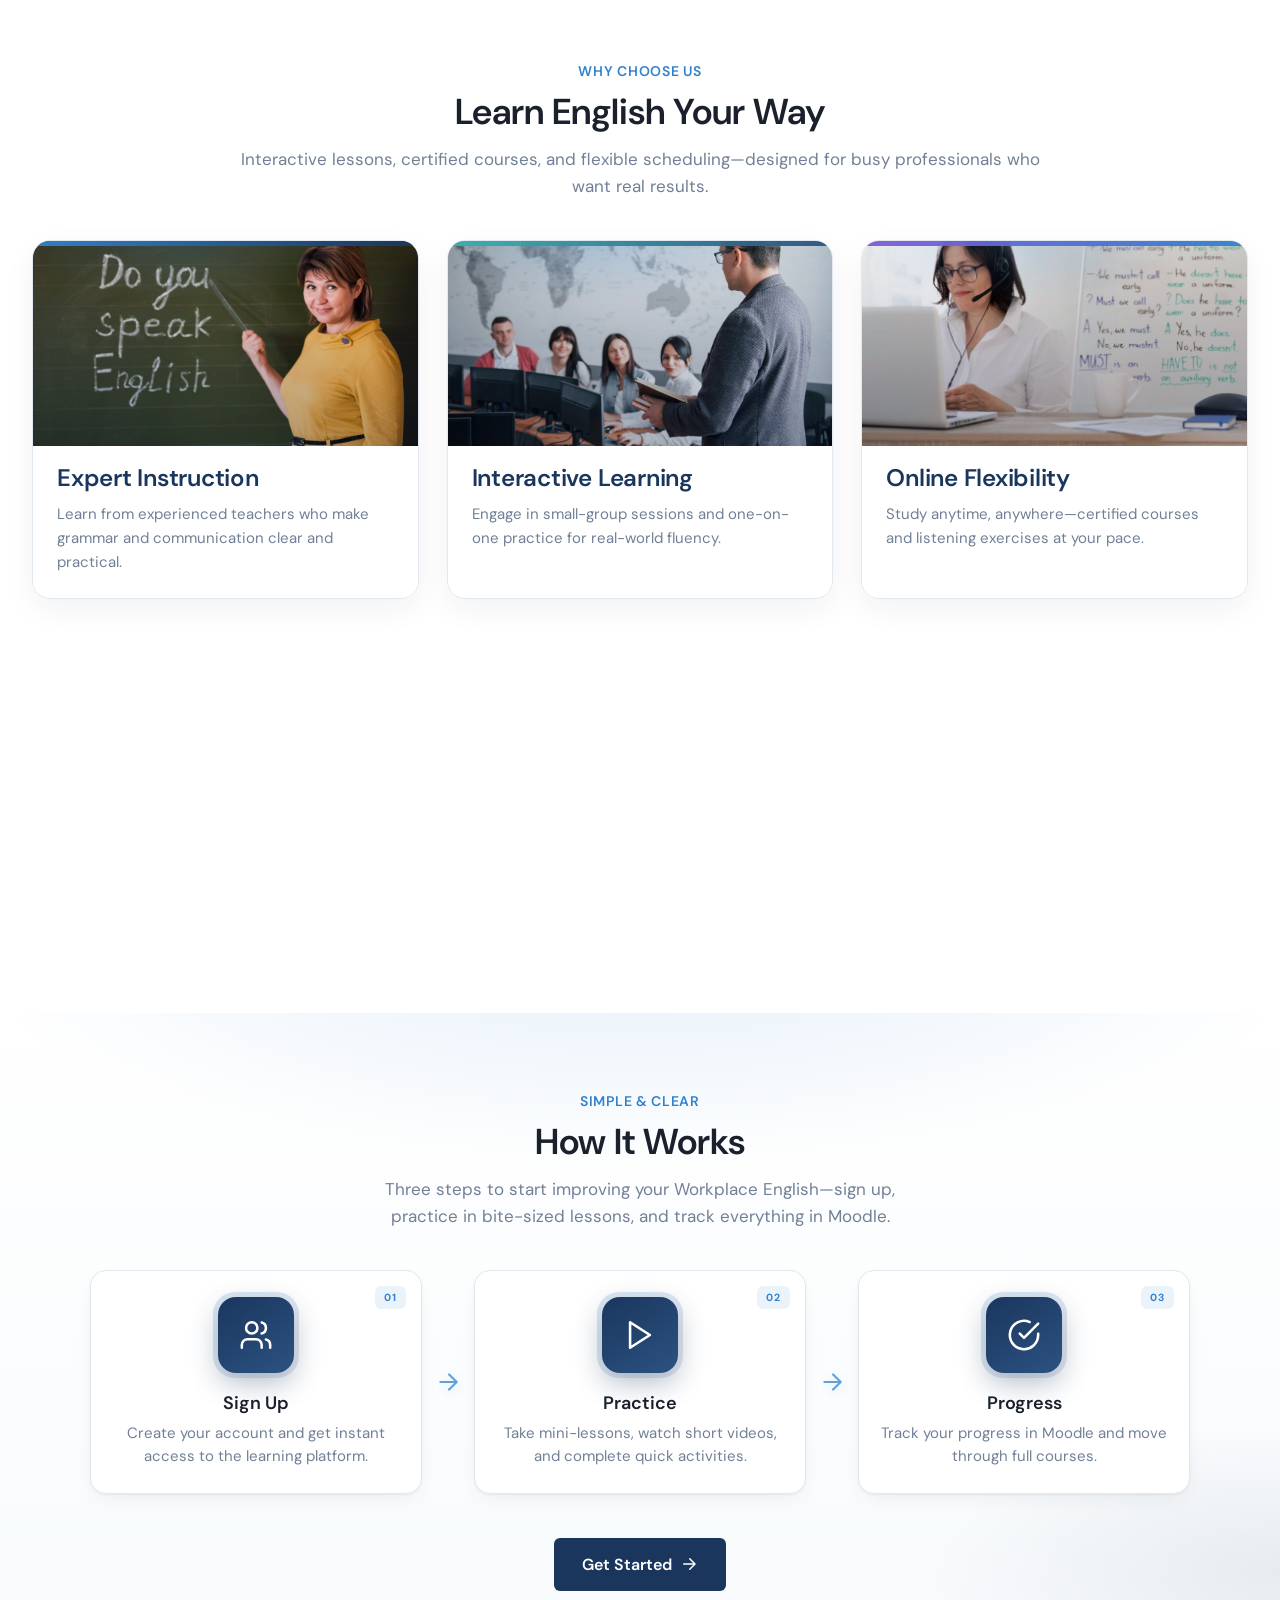
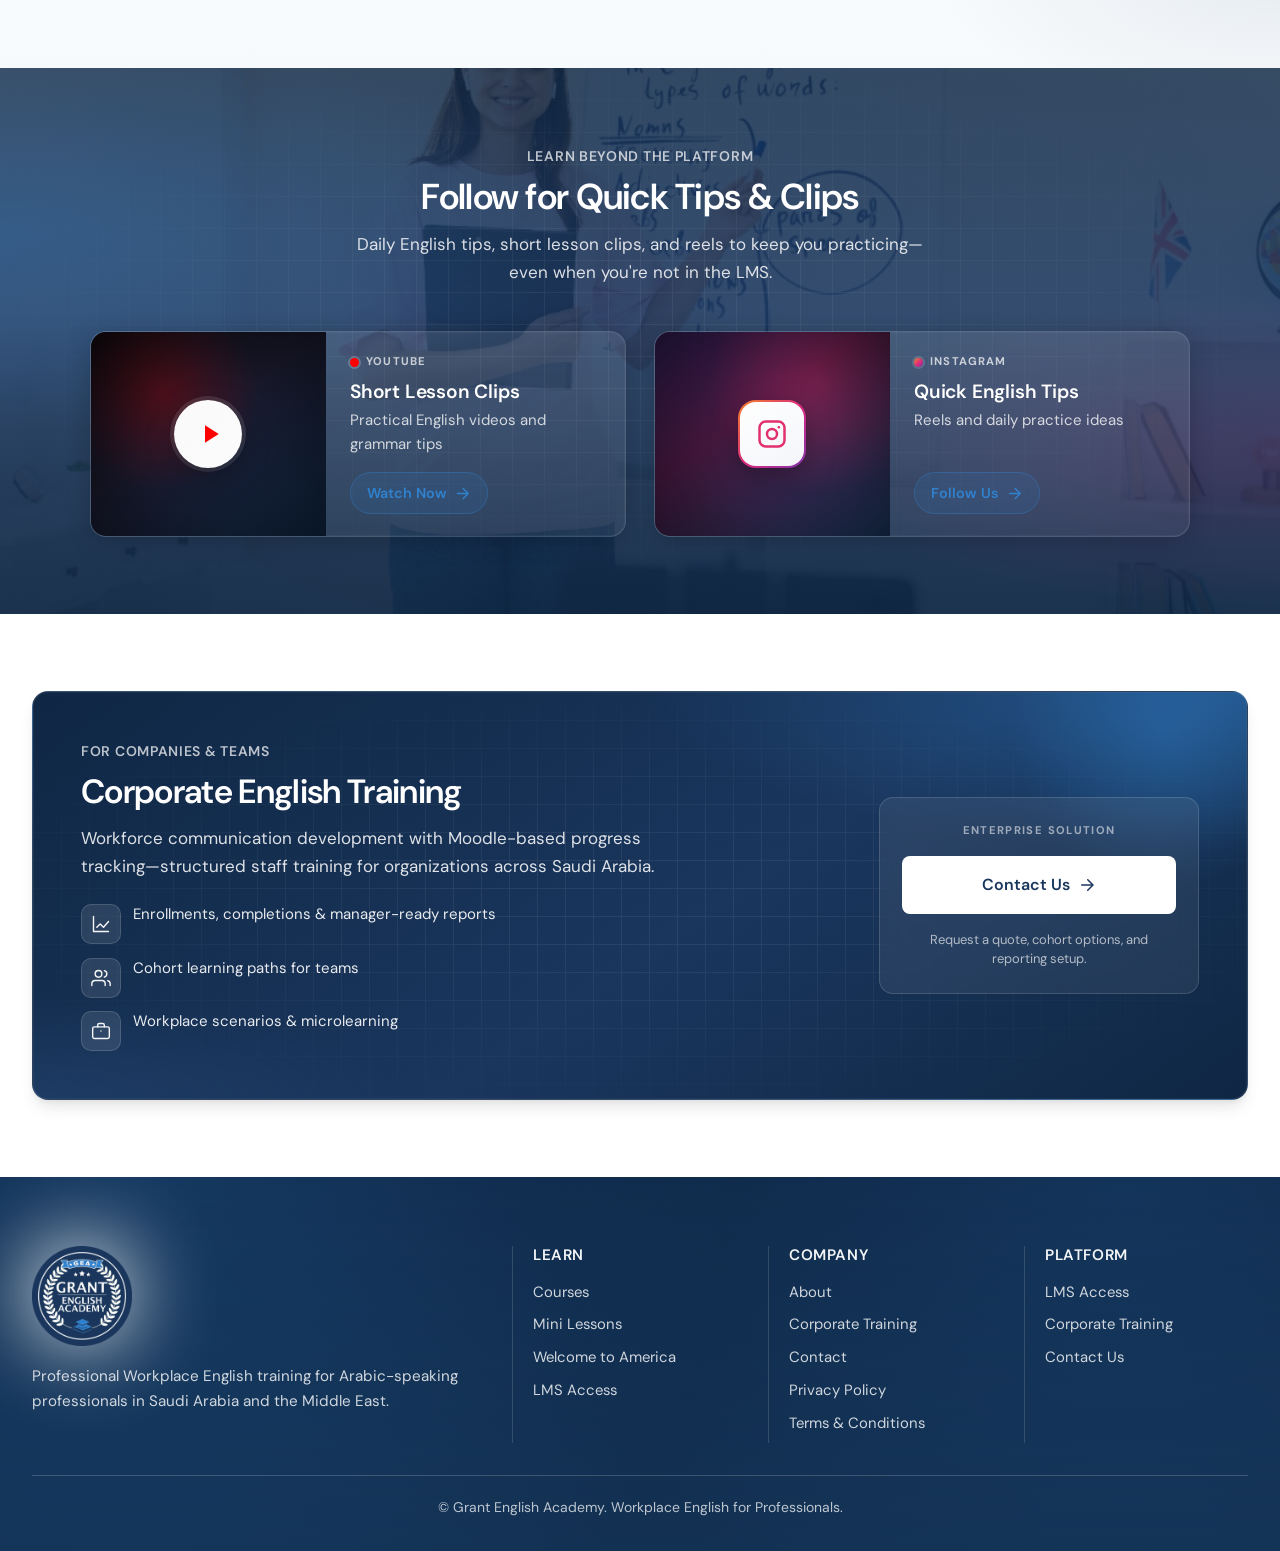
==== commit fa84c466: "update-flag" ====
--- a/index.html
+++ b/index.html
@@ -32,7 +32,7 @@
           <li><a href="books.html">E-Books</a></li>
           <li><a href="corporate-training.html">Corporate Training</a></li>
           <li><a href="contact.html">Contact</a></li>
-          <li><a href="welcome-to-america.html" class="btn-lms btn-lms-america">Welcome to America</a></li>
+          <li><a href="welcome-to-america.html" class="btn-lms btn-lms-america btn-america">Welcome to America</a></li>
           <li><a href="lms-access.html" class="btn-lms">LMS Access</a></li>
         </ul>
       </nav>
--- a/css/styles.css
+++ b/css/styles.css
@@ -267,11 +267,28 @@
 
 /* Welcome to America label is longer than LMS — never use fixed 142px width */
 .nav-menu .btn-lms.btn-lms-america {
-  width: auto;
-  min-width: min-content;
-  max-width: 100%;
-}
-
+    width: auto;
+    min-width: min-content;
+    max-width: 100%;
+}
+.nav-menu .btn-lms.btn-lms-america.btn-america{
+     background-image: url("../assets/america-btn.png") !important;
+    background-repeat: no-repeat !important;
+    background-position: center !important;
+    background-size: cover !important;
+        box-shadow: unset !important;
+}
+.nav-menu .btn-lms.btn-lms-america.btn-america:hover {
+    background: url("../assets/america-btn.png") !important;
+    transform: none !important;
+    background-position: center !important;
+    opacity: 0.9;
+         box-shadow: unset !important;
+
+}
+.nav-menu .btn-lms.btn-lms-america.btn-america:before {
+    content: unset;
+}
 .nav-list {
   display: flex;
   flex-direction: column;
@@ -366,7 +383,7 @@
   color: var(--flag-white) !important;
   text-shadow: 0 1px 2px rgba(0, 0, 0, 0.35);
   border: none !important;
-  border-radius: 0 10px 10px 00px !important;
+  border-radius: 10px!important;
   padding: 0.55rem 1.15rem!important;
   background: var(--flag-red) !important;
   /* background-image: repeating-linear-gradient(
@@ -1038,7 +1055,7 @@
 .section-header {
   text-align: center;
   margin-bottom: 2.5rem;
-  max-width: 600px;
+  max-width: 800px;
   margin-left: auto;
   margin-right: auto;
 }
